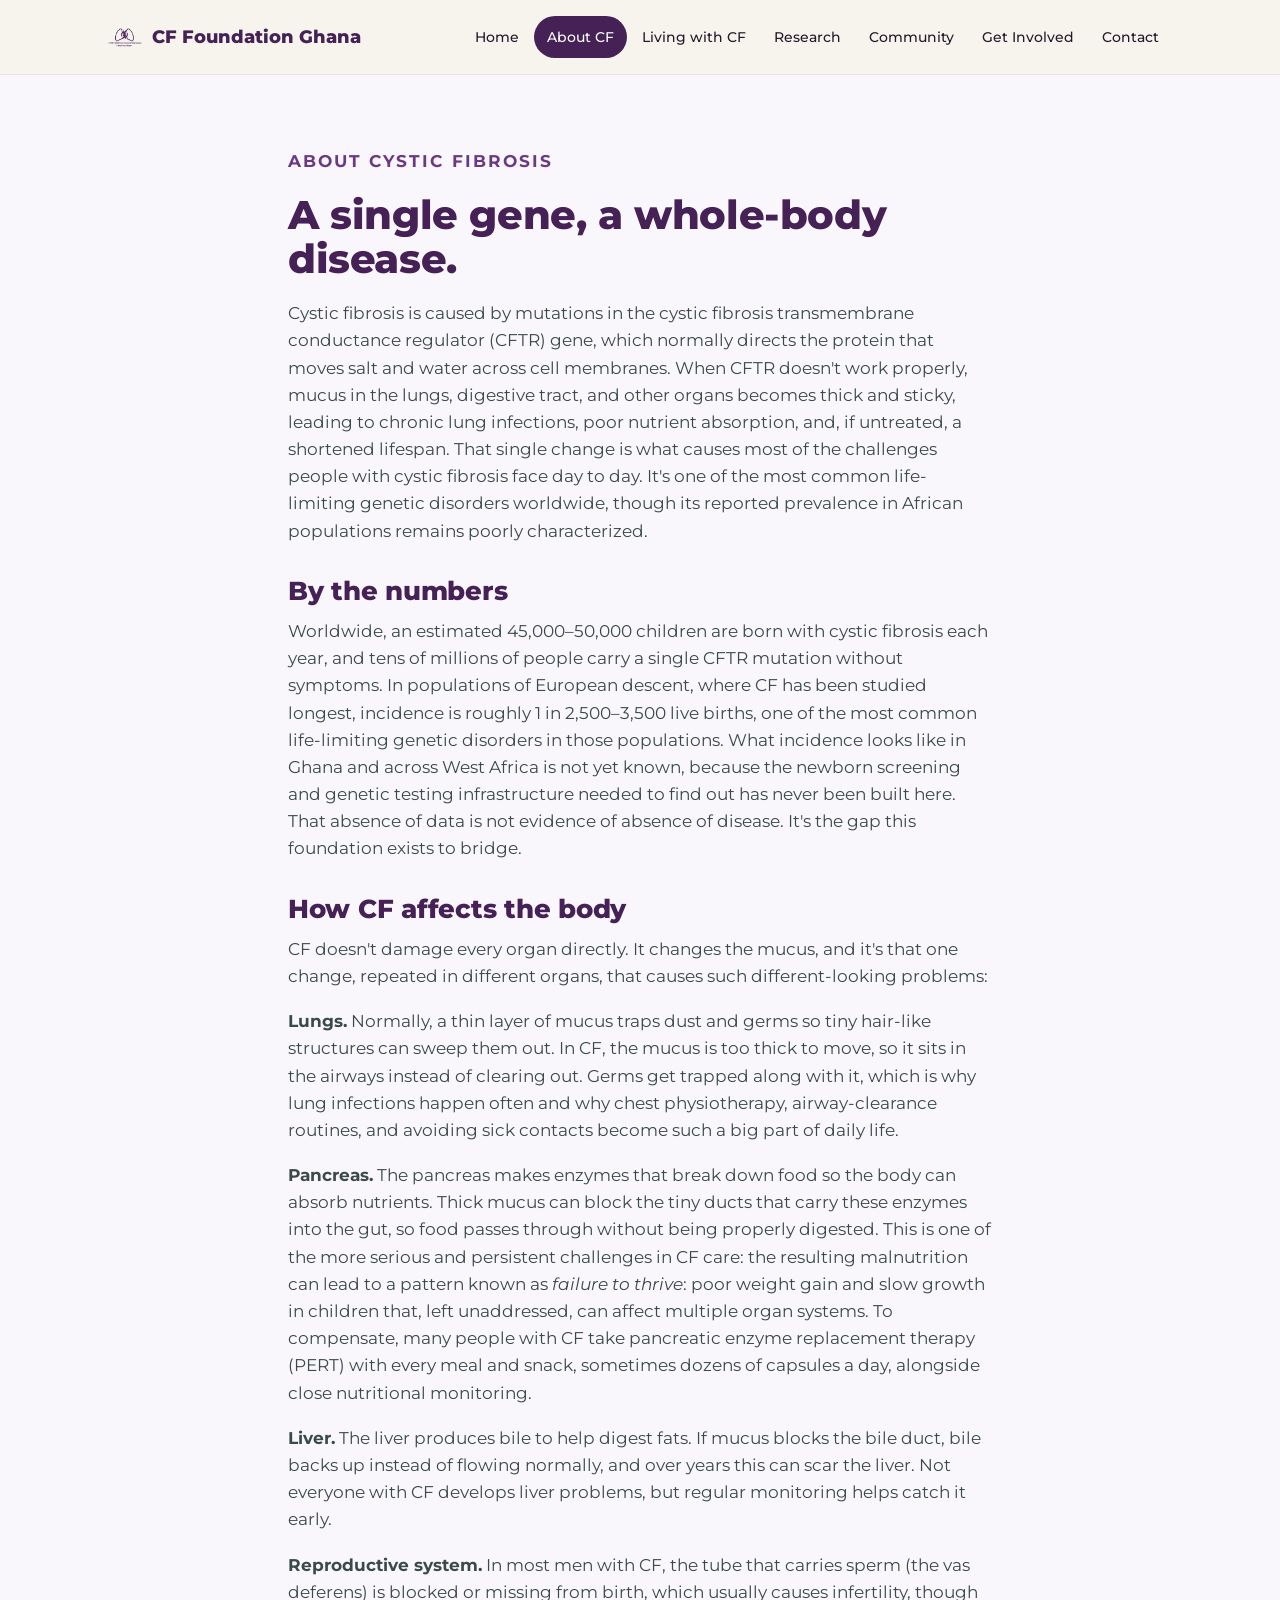
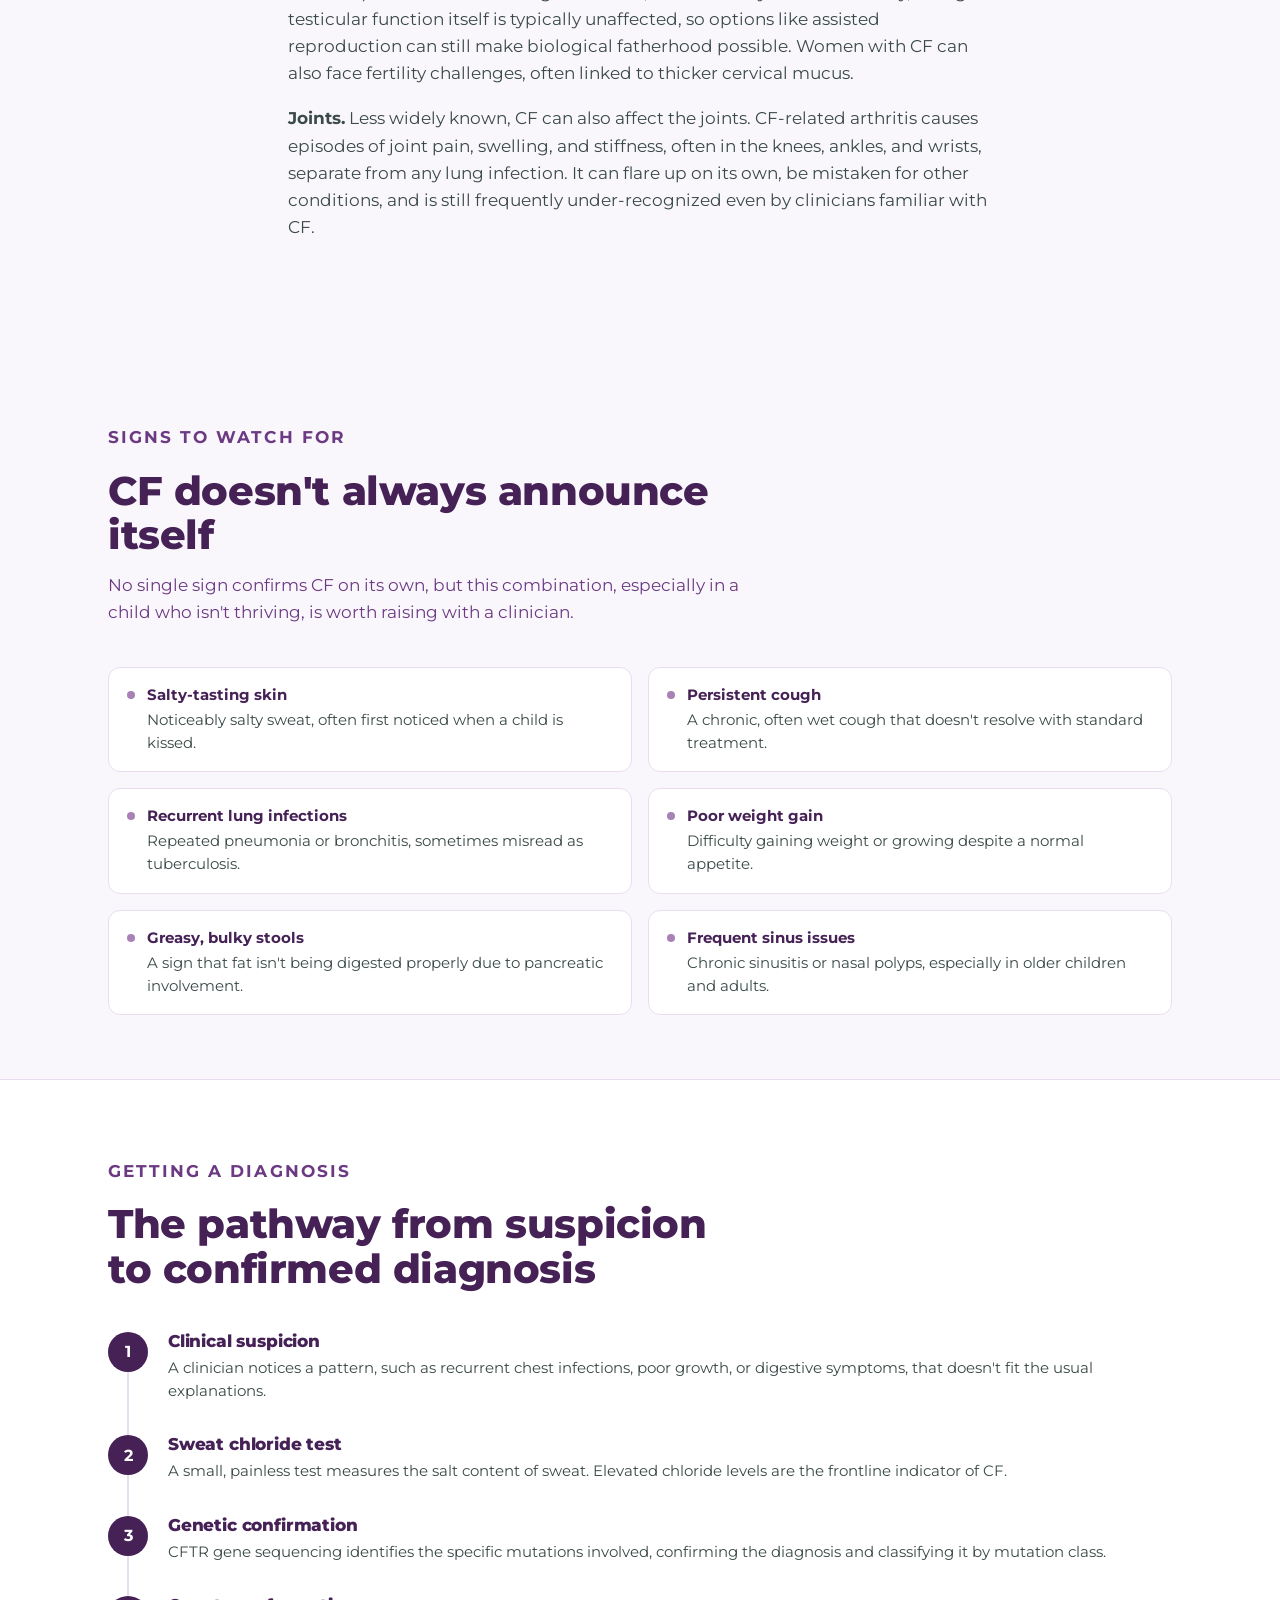
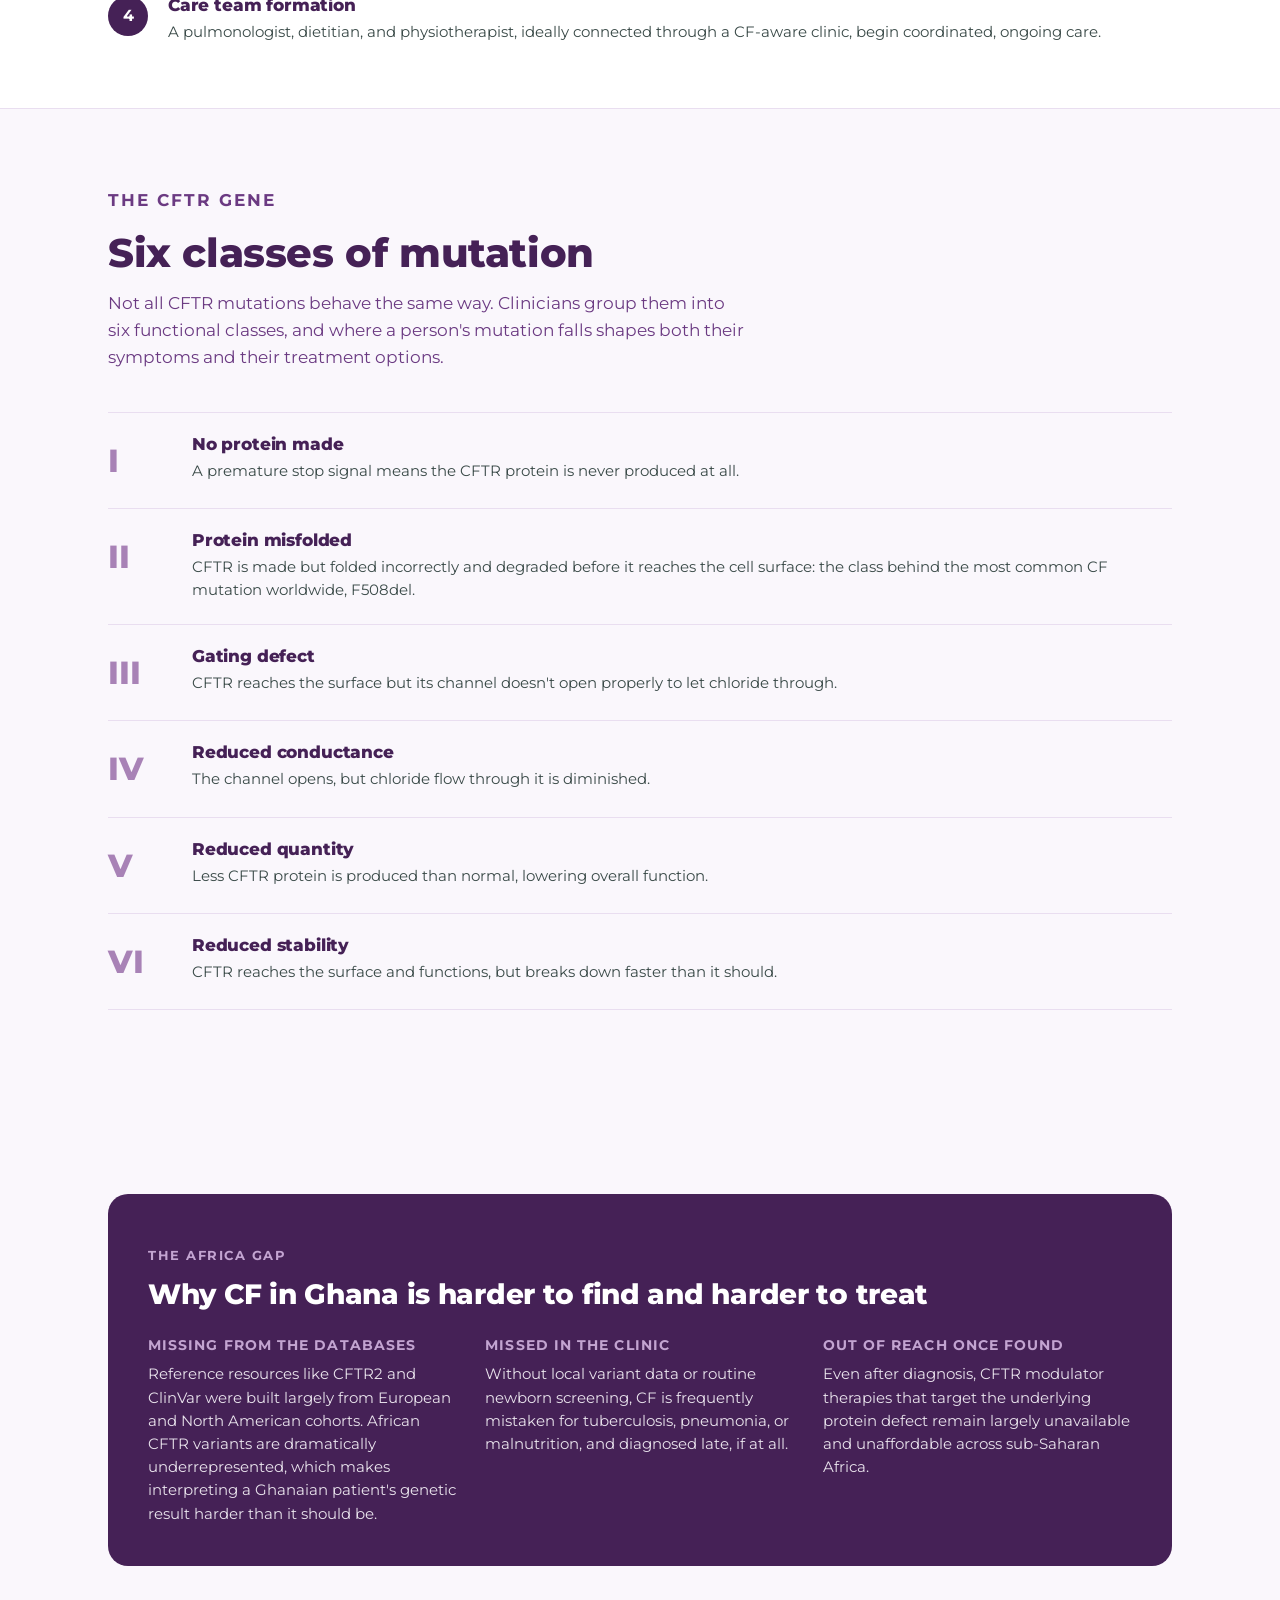
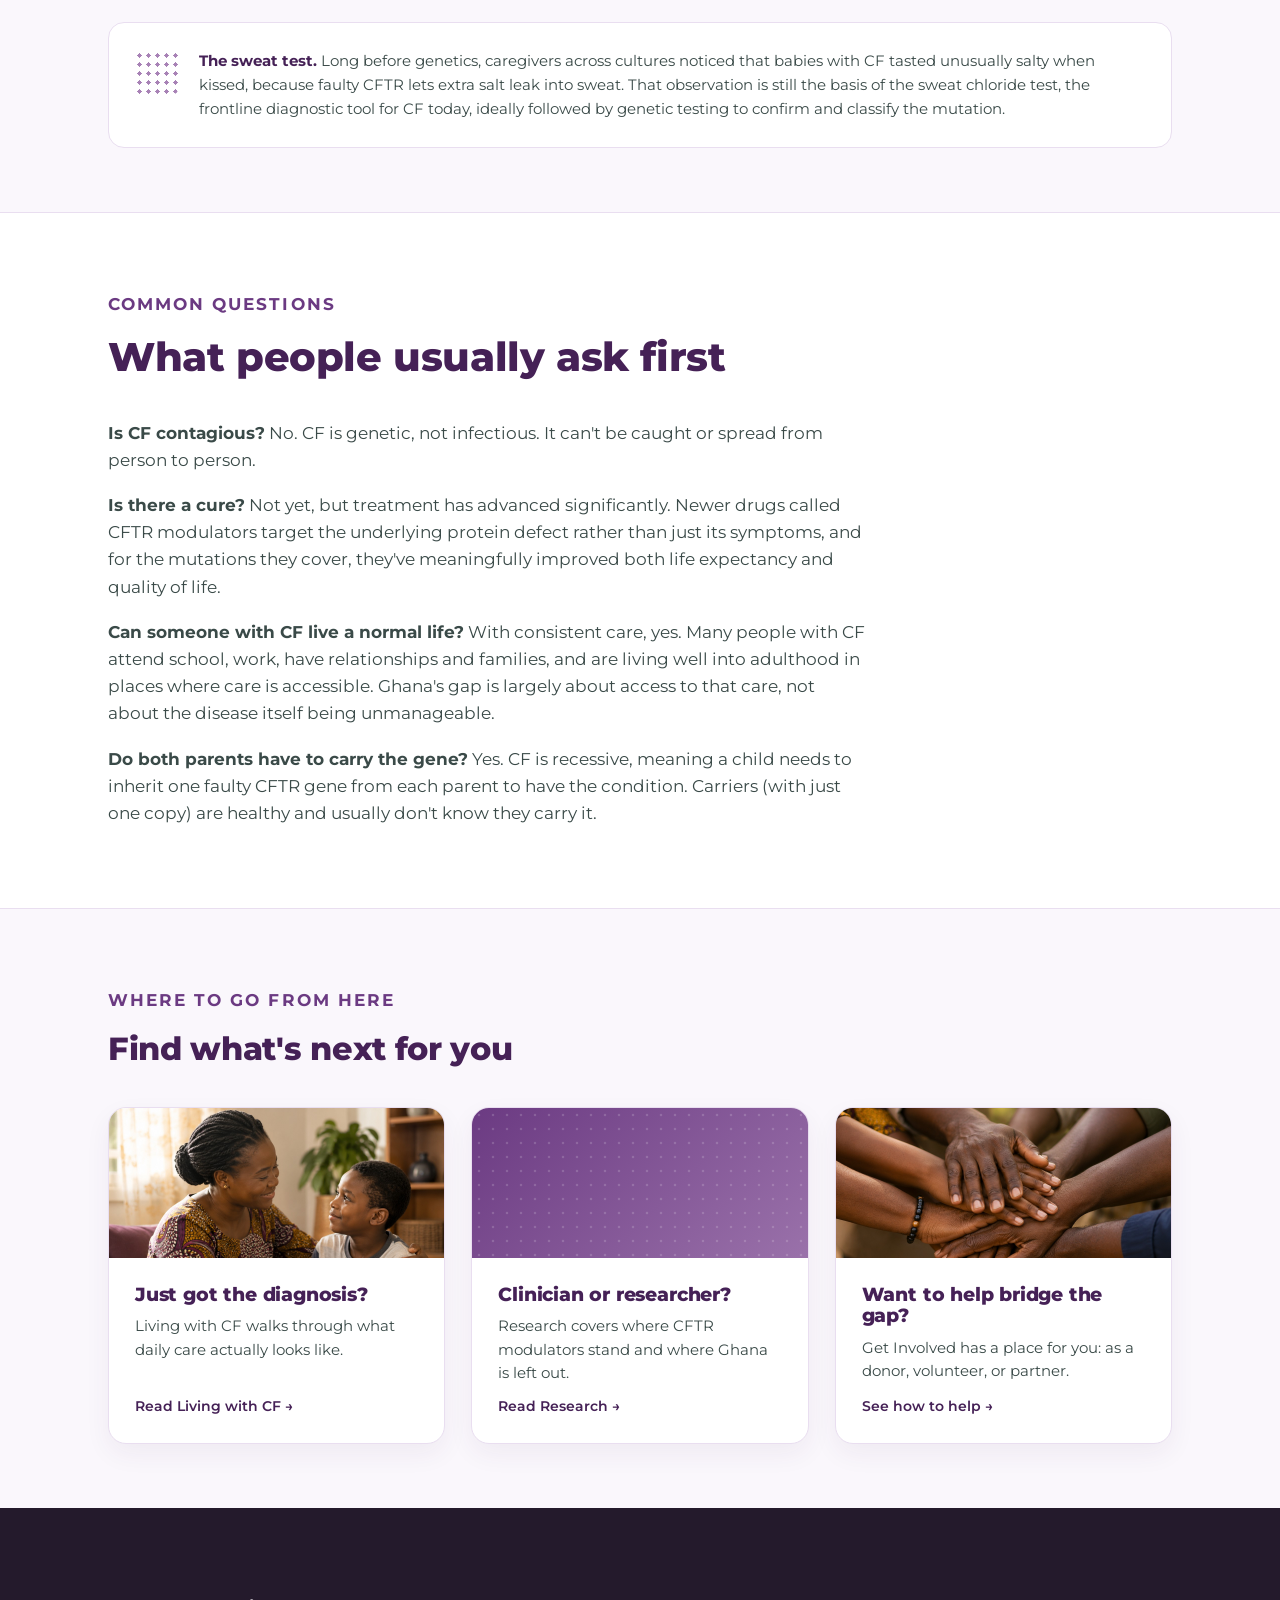
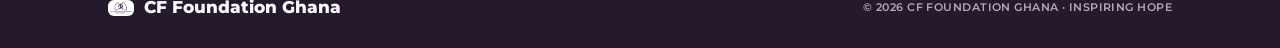
==== about-cf.html @ 9f33095b "Add files via upload" ====
<!DOCTYPE html>
<html lang="en">
<head>
<meta charset="UTF-8">
<meta name="viewport" content="width=device-width, initial-scale=1.0">
<title>About CF | CF Foundation Ghana</title>
<link rel="icon" type="image/x-icon" href="favicon.ico">
<meta name="description" content="Learn what cystic fibrosis is, how it affects the body, and why it remains under-recognized in Ghana. CFTR genetics, symptoms, and diagnosis explained simply.">
<meta property="og:type" content="website">
<meta property="og:title" content="About CF | CF Foundation Ghana">
<meta property="og:description" content="Learn what cystic fibrosis is, how it affects the body, and why it remains under-recognized in Ghana. CFTR genetics, symptoms, and diagnosis explained simply.">
<meta property="og:image" content="logo.png">
<meta name="twitter:card" content="summary_large_image">
<meta name="twitter:title" content="About CF | CF Foundation Ghana">
<meta name="twitter:description" content="Learn what cystic fibrosis is, how it affects the body, and why it remains under-recognized in Ghana. CFTR genetics, symptoms, and diagnosis explained simply.">
<meta name="twitter:image" content="logo.png">
<link rel="preconnect" href="https://fonts.googleapis.com">
<link rel="preconnect" href="https://fonts.gstatic.com" crossorigin>
<link href="https://fonts.googleapis.com/css2?family=Montserrat:ital,wght@0,400;0,500;0,600;0,700;0,800;1,600&display=swap" rel="stylesheet">
<link rel="stylesheet" href="styles.css">
</head>
<body>

<header class="site">
  <div class="navbar">
    <a href="index.html" class="brand">
      <img class="mark" src="logo.png" alt="CF Foundation Ghana logo">
      CF&nbsp;Foundation&nbsp;Ghana
    </a>
    <button class="menu-toggle" onclick="document.querySelector('nav.links').classList.toggle('open')" aria-label="Toggle menu">☰</button>
    <nav class="links">
      <a href="index.html">Home</a>
      <a href="about-cf.html" class="active">About CF</a>
      <a href="living-with-cf.html">Living with CF</a>
      <a href="research.html">Research</a>
      <a href="community.html">Community</a>
      <a href="get-involved.html">Get Involved</a>
      <a href="contact.html">Contact</a>
    </nav>
  </div>
</header>
<main>
<section style="padding-top:56px;">
    <div class="wrap intro-block">
      <p class="eyebrow">About Cystic Fibrosis</p>
      <h2 style="margin-top:10px; font-size:clamp(28px,4vw,40px);">A single gene, a whole-body disease.</h2>
      <p style="margin-top:18px; color:#3a4a48;">Cystic fibrosis is caused by mutations in the cystic fibrosis transmembrane conductance regulator (CFTR) gene, which normally directs the protein that moves salt and water across cell membranes. When CFTR doesn't work properly, mucus in the lungs, digestive tract, and other organs becomes thick and sticky, leading to chronic lung infections, poor nutrient absorption, and, if untreated, a shortened lifespan. That single change is what causes most of the challenges people with cystic fibrosis face day to day. It's one of the most common life-limiting genetic disorders worldwide, though its reported prevalence in African populations remains poorly characterized.</p>

      <h3 style="margin-top:32px; font-size:clamp(20px,2.5vw,26px);">By the numbers</h3>
      <p style="margin-top:12px; color:#3a4a48;">Worldwide, an estimated 45,000–50,000 children are born with cystic fibrosis each year, and tens of millions of people carry a single CFTR mutation without symptoms. In populations of European descent, where CF has been studied longest, incidence is roughly 1 in 2,500–3,500 live births, one of the most common life-limiting genetic disorders in those populations. What incidence looks like in Ghana and across West Africa is not yet known, because the newborn screening and genetic testing infrastructure needed to find out has never been built here. That absence of data is not evidence of absence of disease. It's the gap this foundation exists to bridge.</p>

      <h3 style="margin-top:32px; font-size:clamp(20px,2.5vw,26px);">How CF affects the body</h3>
      <p style="margin-top:12px; color:#3a4a48;">CF doesn't damage every organ directly. It changes the mucus, and it's that one change, repeated in different organs, that causes such different-looking problems:</p>

      <ul style="margin-top:18px; padding-left:0; list-style:none; display:flex; flex-direction:column; gap:18px;">
        <li style="color:#3a4a48;"><strong>Lungs.</strong> Normally, a thin layer of mucus traps dust and germs so tiny hair-like structures can sweep them out. In CF, the mucus is too thick to move, so it sits in the airways instead of clearing out. Germs get trapped along with it, which is why lung infections happen often and why chest physiotherapy, airway-clearance routines, and avoiding sick contacts become such a big part of daily life.</li>
        <li style="color:#3a4a48;"><strong>Pancreas.</strong> The pancreas makes enzymes that break down food so the body can absorb nutrients. Thick mucus can block the tiny ducts that carry these enzymes into the gut, so food passes through without being properly digested. This is one of the more serious and persistent challenges in CF care: the resulting malnutrition can lead to a pattern known as <em>failure to thrive</em>: poor weight gain and slow growth in children that, left unaddressed, can affect multiple organ systems. To compensate, many people with CF take pancreatic enzyme replacement therapy (PERT) with every meal and snack, sometimes dozens of capsules a day, alongside close nutritional monitoring.</li>
        <li style="color:#3a4a48;"><strong>Liver.</strong> The liver produces bile to help digest fats. If mucus blocks the bile duct, bile backs up instead of flowing normally, and over years this can scar the liver. Not everyone with CF develops liver problems, but regular monitoring helps catch it early.</li>
        <li style="color:#3a4a48;"><strong>Reproductive system.</strong> In most men with CF, the tube that carries sperm (the vas deferens) is blocked or missing from birth, which usually causes infertility, though testicular function itself is typically unaffected, so options like assisted reproduction can still make biological fatherhood possible. Women with CF can also face fertility challenges, often linked to thicker cervical mucus.</li>
        <li style="color:#3a4a48;"><strong>Joints.</strong> Less widely known, CF can also affect the joints. CF-related arthritis causes episodes of joint pain, swelling, and stiffness, often in the knees, ankles, and wrists, separate from any lung infection. It can flare up on its own, be mistaken for other conditions, and is still frequently under-recognized even by clinicians familiar with CF.</li>
      </ul>
    </div>
  </section>

  <section class="tight">
    <div class="wrap">
      <div class="section-head">
        <p class="eyebrow">Signs to watch for</p>
        <h2>CF doesn't always announce itself</h2>
        <p>No single sign confirms CF on its own, but this combination, especially in a child who isn't thriving, is worth raising with a clinician.</p>
      </div>
      <div class="symptom-grid">
        <div class="symptom-item"><span class="sdot"></span><p><strong>Salty-tasting skin</strong>Noticeably salty sweat, often first noticed when a child is kissed.</p></div>
        <div class="symptom-item"><span class="sdot"></span><p><strong>Persistent cough</strong>A chronic, often wet cough that doesn't resolve with standard treatment.</p></div>
        <div class="symptom-item"><span class="sdot"></span><p><strong>Recurrent lung infections</strong>Repeated pneumonia or bronchitis, sometimes misread as tuberculosis.</p></div>
        <div class="symptom-item"><span class="sdot"></span><p><strong>Poor weight gain</strong>Difficulty gaining weight or growing despite a normal appetite.</p></div>
        <div class="symptom-item"><span class="sdot"></span><p><strong>Greasy, bulky stools</strong>A sign that fat isn't being digested properly due to pancreatic involvement.</p></div>
        <div class="symptom-item"><span class="sdot"></span><p><strong>Frequent sinus issues</strong>Chronic sinusitis or nasal polyps, especially in older children and adults.</p></div>
      </div>
    </div>
  </section>

  <section class="tight" style="background:var(--white); border-top:1px solid var(--salt-2); border-bottom:1px solid var(--salt-2);">
    <div class="wrap">
      <div class="section-head">
        <p class="eyebrow">Getting a diagnosis</p>
        <h2>The pathway from suspicion to confirmed diagnosis</h2>
      </div>
      <div class="timeline">
        <div class="tstep">
          <div class="tdot">1</div>
          <div><h3>Clinical suspicion</h3><p>A clinician notices a pattern, such as recurrent chest infections, poor growth, or digestive symptoms, that doesn't fit the usual explanations.</p></div>
        </div>
        <div class="tstep">
          <div class="tdot">2</div>
          <div><h3>Sweat chloride test</h3><p>A small, painless test measures the salt content of sweat. Elevated chloride levels are the frontline indicator of CF.</p></div>
        </div>
        <div class="tstep">
          <div class="tdot">3</div>
          <div><h3>Genetic confirmation</h3><p>CFTR gene sequencing identifies the specific mutations involved, confirming the diagnosis and classifying it by mutation class.</p></div>
        </div>
        <div class="tstep">
          <div class="tdot">4</div>
          <div><h3>Care team formation</h3><p>A pulmonologist, dietitian, and physiotherapist, ideally connected through a CF-aware clinic, begin coordinated, ongoing care.</p></div>
        </div>
      </div>
    </div>
  </section>

  <section class="tight">
    <div class="wrap">
      <div class="section-head">
        <p class="eyebrow">The CFTR gene</p>
        <h2>Six classes of mutation</h2>
        <p>Not all CFTR mutations behave the same way. Clinicians group them into six functional classes, and where a person's mutation falls shapes both their symptoms and their treatment options.</p>
      </div>
      <div class="mutation-list">
        <div class="mutation-item">
          <div class="num">I</div>
          <div><h3>No protein made</h3><p>A premature stop signal means the CFTR protein is never produced at all.</p></div>
        </div>
        <div class="mutation-item">
          <div class="num">II</div>
          <div><h3>Protein misfolded</h3><p>CFTR is made but folded incorrectly and degraded before it reaches the cell surface: the class behind the most common CF mutation worldwide, F508del.</p></div>
        </div>
        <div class="mutation-item">
          <div class="num">III</div>
          <div><h3>Gating defect</h3><p>CFTR reaches the surface but its channel doesn't open properly to let chloride through.</p></div>
        </div>
        <div class="mutation-item">
          <div class="num">IV</div>
          <div><h3>Reduced conductance</h3><p>The channel opens, but chloride flow through it is diminished.</p></div>
        </div>
        <div class="mutation-item">
          <div class="num">V</div>
          <div><h3>Reduced quantity</h3><p>Less CFTR protein is produced than normal, lowering overall function.</p></div>
        </div>
        <div class="mutation-item">
          <div class="num">VI</div>
          <div><h3>Reduced stability</h3><p>CFTR reaches the surface and functions, but breaks down faster than it should.</p></div>
        </div>
      </div>
    </div>
  </section>

  <section class="tight">
    <div class="wrap">
      <div class="gap-panel">
        <p class="eyebrow">The Africa gap</p>
        <h2>Why CF in Ghana is harder to find and harder to treat</h2>
        <div class="gap-grid">
          <div>
            <h3>Missing from the databases</h3>
            <p>Reference resources like CFTR2 and ClinVar were built largely from European and North American cohorts. African CFTR variants are dramatically underrepresented, which makes interpreting a Ghanaian patient's genetic result harder than it should be.</p>
          </div>
          <div>
            <h3>Missed in the clinic</h3>
            <p>Without local variant data or routine newborn screening, CF is frequently mistaken for tuberculosis, pneumonia, or malnutrition, and diagnosed late, if at all.</p>
          </div>
          <div>
            <h3>Out of reach once found</h3>
            <p>Even after diagnosis, CFTR modulator therapies that target the underlying protein defect remain largely unavailable and unaffordable across sub-Saharan Africa.</p>
          </div>
        </div>
      </div>

      <div class="sweat-note">
        <div class="crystal" aria-hidden="true"></div>
        <p><strong>The sweat test.</strong> Long before genetics, caregivers across cultures noticed that babies with CF tasted unusually salty when kissed, because faulty CFTR lets extra salt leak into sweat. That observation is still the basis of the sweat chloride test, the frontline diagnostic tool for CF today, ideally followed by genetic testing to confirm and classify the mutation.</p>
      </div>
    </div>
  </section>

  <section class="tight" style="background:var(--white); border-top:1px solid var(--salt-2); border-bottom:1px solid var(--salt-2);">
    <div class="wrap">
      <div class="section-head">
        <p class="eyebrow">Common questions</p>
        <h2>What people usually ask first</h2>
      </div>
      <ul style="margin-top:8px; padding-left:0; list-style:none; display:flex; flex-direction:column; gap:18px; max-width:760px;">
        <li style="color:#3a4a48;"><strong>Is CF contagious?</strong> No. CF is genetic, not infectious. It can't be caught or spread from person to person.</li>
        <li style="color:#3a4a48;"><strong>Is there a cure?</strong> Not yet, but treatment has advanced significantly. Newer drugs called CFTR modulators target the underlying protein defect rather than just its symptoms, and for the mutations they cover, they've meaningfully improved both life expectancy and quality of life.</li>
        <li style="color:#3a4a48;"><strong>Can someone with CF live a normal life?</strong> With consistent care, yes. Many people with CF attend school, work, have relationships and families, and are living well into adulthood in places where care is accessible. Ghana's gap is largely about access to that care, not about the disease itself being unmanageable.</li>
        <li style="color:#3a4a48;"><strong>Do both parents have to carry the gene?</strong> Yes. CF is recessive, meaning a child needs to inherit one faulty CFTR gene from each parent to have the condition. Carriers (with just one copy) are healthy and usually don't know they carry it.</li>
      </ul>
    </div>
  </section>

  <section class="tight">
    <div class="wrap">
      <div class="section-head">
        <p class="eyebrow">Where to go from here</p>
        <h2 style="font-size:clamp(24px,3vw,32px);">Find what's next for you</h2>
      </div>
      <div class="imgcard-grid three-col">
        <div class="imgcard">
          <div class="ihead has-photo"><img src="diagnosis-comfort.jpg" alt="A mother reassuring her son at home"></div>
          <div class="ibody">
            <h3>Just got the diagnosis?</h3>
            <p>Living with CF walks through what daily care actually looks like.</p>
            <a href="living-with-cf.html">Read Living with CF →</a>
          </div>
        </div>
        <div class="imgcard">
          <div class="ihead alt"></div>
          <div class="ibody">
            <h3>Clinician or researcher?</h3>
            <p>Research covers where CFTR modulators stand and where Ghana is left out.</p>
            <a href="research.html">Read Research →</a>
          </div>
        </div>
        <div class="imgcard">
          <div class="ihead has-photo"><img src="bridge-gap-hands.jpg" alt="Several pairs of hands stacked together in a gesture of support"></div>
          <div class="ibody">
            <h3>Want to help bridge the gap?</h3>
            <p>Get Involved has a place for you: as a donor, volunteer, or partner.</p>
            <a href="get-involved.html">See how to help →</a>
          </div>
        </div>
      </div>
    </div>
  </section>
</main>

<footer>
  <div class="wrap">
    <span class="fmark" style="display:flex; align-items:center; gap:10px;">
      <img src="logo.png" alt="" style="width:26px; height:auto; border-radius:6px; background:#fff; padding:2px;">
      CF Foundation Ghana
    </span>
    <span class="fnote">© 2026 CF FOUNDATION GHANA · INSPIRING HOPE</span>
  </div>
</footer>

<script>
  document.querySelectorAll('nav.links a').forEach(a => {
    if (a.getAttribute('href') === location.pathname.split('/').pop()) a.classList.add('active');
  });
</script>

<button id="backToTop" aria-label="Back to top" title="Back to top">
  <svg viewBox="0 0 24 24" fill="none" stroke="currentColor" stroke-width="2.5" stroke-linecap="round" stroke-linejoin="round"><path d="M12 19V5"/><path d="M5 12l7-7 7 7"/></svg>
</button>
<script>
  const backToTopBtn = document.getElementById('backToTop');
  window.addEventListener('scroll', () => {
    if (window.scrollY > 400) backToTopBtn.classList.add('show');
    else backToTopBtn.classList.remove('show');
  });
  backToTopBtn.addEventListener('click', () => {
    window.scrollTo({ top: 0, behavior: 'smooth' });
  });
</script>

</body>
</html>
---- styles.css ----
:root{
    --ink:#241a2c;
    --deep:#452156;
    --teal:#6b3a82;
    --teal-light:#8a5aa3;
    --salt:#faf7fc;
    --salt-2:#e9def0;
    --gold:#a882b6;
    --gold-light:#c3a4d1;
    --white:#ffffff;
    --max:1120px;
  }
  *{box-sizing:border-box;}
  html{scroll-behavior:smooth;}
  body{
    margin:0;
    background:var(--salt);
    color:#3a4a48;
    font-family:'Montserrat', sans-serif;
    font-weight:400;
    font-size:17px;
    line-height:1.6;
    -webkit-font-smoothing:antialiased;
  }
  h1,h2,h3{
    font-family:'Montserrat', sans-serif;
    font-weight:800;
    line-height:1.12;
    letter-spacing:-.01em;
    margin:0;
    color:var(--deep);
  }
  a{color:inherit;}
  .eyebrow{
    font-family:'Montserrat', sans-serif;
    font-weight:700;
    font-size:12.5px;
    letter-spacing:.12em;
    text-transform:uppercase;
    color:var(--teal);
  }
  .wrap{max-width:var(--max); margin:0 auto; padding:0 28px;}
  img,svg{display:block;}
  button{font-family:inherit; cursor:pointer;}
  :focus-visible{outline:3px solid var(--gold); outline-offset:3px;}

  /* ---------- NAV ---------- */
  header.site{
    position:sticky; top:0; z-index:50;
    background:rgba(246,243,236,.92);
    backdrop-filter:blur(8px);
    border-bottom:1px solid var(--salt-2);
  }
  .navbar{
    display:flex; align-items:center; justify-content:space-between;
    padding:16px 28px;
    max-width:var(--max); margin:0 auto;
  }
  .brand{
    display:flex; align-items:center; gap:10px;
    font-family:'Montserrat', sans-serif; font-weight:800; font-size:18px;
    text-decoration:none; color:var(--deep);
  }
  .brand .mark{width:34px; height:auto; flex:none;}
  nav.links{display:flex; gap:2px; align-items:center;}
  nav.links a{
    text-decoration:none;
    display:inline-block;
    background:none; border:none; padding:10px 13px;
    font-family:'Montserrat', sans-serif; font-size:14px; font-weight:500; color:var(--ink);
    border-radius:100px; transition:background .18s, color .18s;
    white-space:nowrap;
  }
  nav.links a:hover{background:var(--salt-2);}
  nav.links a.active{background:var(--deep); color:var(--white);}
  .menu-toggle{display:none; background:none; border:1px solid var(--ink); border-radius:8px; padding:8px 10px;}
  @media (max-width:960px){
    nav.links{
      position:absolute; top:64px; left:0; right:0;
      background:var(--white); flex-direction:column; align-items:stretch;
      padding:10px; border-bottom:1px solid var(--salt-2);
      display:none;
    }
    nav.links.open{display:flex;}
    nav.links a{text-align:left;}
    .menu-toggle{display:block;}
  }

  section{padding:88px 0;}
  section.tight{padding:64px 0;}

  /* ---------- HERO ---------- */
  .hero{
    padding:76px 0 40px;
    background:linear-gradient(180deg, var(--salt) 0%, var(--white) 100%);
  }
  .hero .wrap{display:grid; grid-template-columns:1.1fr .9fr; gap:56px; align-items:center;}
  @media (max-width:860px){ .hero .wrap{grid-template-columns:1fr;} }
  .hero h1{font-size:clamp(36px,5.4vw,58px); letter-spacing:-.015em;}
  .hero .lede{font-family:'Montserrat',sans-serif; font-weight:500; font-size:19px; color:var(--teal); max-width:46ch; margin-top:20px;}
  .cta-row{display:flex; gap:14px; margin-top:32px; flex-wrap:wrap;}
  .btn{
    display:inline-flex; align-items:center; gap:8px;
    padding:13px 26px; border-radius:100px; font-family:'Montserrat',sans-serif; font-weight:600; font-size:14px;
    text-transform:uppercase; letter-spacing:.05em;
    text-decoration:none; border:1px solid transparent; transition:transform .15s, box-shadow .15s;
  }
  .btn:hover{transform:translateY(-1px);}
  .btn-primary{background:var(--deep); color:var(--white);}
  .btn-primary:hover{box-shadow:0 8px 20px rgba(14,53,56,.25);}
  .btn-ghost{background:transparent; color:var(--deep); border-color:var(--ink);}
  .btn-ghost:hover{background:var(--white);}

  /* logo hero signature */
  .breath-wrap{display:flex; justify-content:center; align-items:center;}
  .logo-hero-frame{
    position:relative; width:min(420px, 100%);
    display:flex; align-items:center; justify-content:center;
  }
  .logo-hero{
    position:relative; z-index:2; width:100%; height:auto;
    filter:drop-shadow(0 18px 40px rgba(69,33,86,.18));
  }
  .pulse-ring{
    position:absolute; z-index:1; width:78%; height:78%;
    border-radius:50%;
    background:radial-gradient(circle, var(--salt-2) 0%, rgba(233,222,240,0) 72%);
    animation:pulse 4.6s ease-in-out infinite;
  }
  @keyframes pulse{
    0%,100%{ transform:scale(1); opacity:.7; }
    50%{ transform:scale(1.12); opacity:1; }
  }
  @media (prefers-reduced-motion: reduce){
    .pulse-ring{animation:none;}
  }

  /* ---------- BAND ---------- */
  .band{
    background:var(--deep); color:var(--salt);
    padding:56px 0;
  }
  .band .wrap{display:grid; grid-template-columns:repeat(3,1fr); gap:32px;}
  @media (max-width:760px){ .band .wrap{grid-template-columns:1fr; gap:28px;} }
  .band .card h3{color:var(--gold-light); font-family:'Montserrat',sans-serif; font-size:13.5px; letter-spacing:.1em; text-transform:uppercase; font-weight:700; margin-bottom:10px;}
  .band .card p{margin:0; color:var(--salt); opacity:.92; font-size:15px;}

  /* ---------- CONTENT BLOCKS ---------- */
  .grid-2{display:grid; grid-template-columns:1fr 1fr; gap:56px; align-items:start;}
  @media (max-width:860px){ .grid-2{grid-template-columns:1fr;} }
  .section-head{max-width:640px; margin-bottom:40px;}
  .section-head h2{font-size:clamp(28px,3.6vw,40px); margin-top:10px;}
  .section-head p{color:var(--teal); margin-top:14px; font-size:17px;}

  .founder{
    background:var(--white); border:1px solid var(--salt-2); border-radius:18px;
    padding:32px; margin-top:16px;
  }
  .founder p{font-size:15.5px;}
  .founder .sig{font-family:'Montserrat', sans-serif; font-weight:600; font-style:italic; margin-top:18px; color:var(--deep);}

  .pillars{display:grid; grid-template-columns:repeat(4,1fr); gap:20px; margin-top:8px;}
  @media (max-width:900px){ .pillars{grid-template-columns:1fr 1fr;} }
  @media (max-width:520px){ .pillars{grid-template-columns:1fr;} }
  .pillar{
    background:var(--white); border:1px solid var(--salt-2); border-radius:16px; padding:24px;
  }
  .pillar .eyebrow{margin-bottom:10px;}
  .pillar h3{font-size:19px; margin-bottom:8px;}
  .pillar p{font-size:14.5px; color:#3a4a48; margin:0;}

  /* ---------- CF INFO PAGE ---------- */
  .intro-block{max-width:760px;}
  .intro-block p{font-size:17px;}

  .mutation-list{display:flex; flex-direction:column; gap:0; margin-top:20px; border-top:1px solid var(--salt-2);}
  .mutation-item{
    display:grid; grid-template-columns:64px 1fr; gap:20px;
    padding:22px 0; border-bottom:1px solid var(--salt-2);
  }
  .mutation-item .num{
    font-family:'Montserrat', sans-serif; font-size:32px; color:var(--gold); font-weight:800;
  }
  .mutation-item h3{font-size:17px; margin-bottom:6px;}
  .mutation-item p{margin:0; font-size:14.5px; color:#3a4a48;}

  .gap-panel{
    background:var(--deep); color:var(--salt); border-radius:20px; padding:40px; margin-top:56px;
  }
  .gap-panel h2{color:var(--white); font-size:28px;}
  .gap-panel .eyebrow{color:var(--gold-light);}
  .gap-grid{display:grid; grid-template-columns:repeat(3,1fr); gap:28px; margin-top:28px;}
  @media (max-width:820px){ .gap-grid{grid-template-columns:1fr;} }
  .gap-grid h3{color:var(--gold-light); font-family:'Montserrat',sans-serif; font-size:13.5px; text-transform:uppercase; letter-spacing:.08em; font-weight:700; margin-bottom:10px;}
  .gap-grid p{color:var(--salt); opacity:.9; font-size:14.5px; margin:0;}

  .sweat-note{
    display:flex; gap:20px; align-items:flex-start;
    background:var(--white); border:1px solid var(--salt-2); border-radius:16px;
    padding:26px; margin-top:56px;
  }
  .sweat-note .crystal{
    flex:none; width:44px; height:44px; margin-top:2px;
    background-image:radial-gradient(var(--gold) 2px, transparent 2.2px);
    background-size:9px 9px; border-radius:8px;
  }
  .sweat-note p{margin:0; font-size:15px; color:#3a4a48;}
  .sweat-note strong{color:var(--deep);}

  /* ---------- GET INVOLVED ---------- */
  .involve-grid{display:grid; grid-template-columns:repeat(2,1fr); gap:24px;}
  @media (max-width:760px){ .involve-grid{grid-template-columns:1fr;} }
  .involve-card{
    border:1px solid var(--salt-2); border-radius:18px; padding:30px; background:var(--white);
    display:flex; flex-direction:column; gap:14px;
  }
  .involve-card h3{font-size:21px;}
  .involve-card p{font-size:15px; color:#3a4a48; margin:0;}
  .involve-card .btn{align-self:flex-start; margin-top:6px;}

  /* ---------- CONTACT ---------- */
  .contact-grid{display:grid; grid-template-columns:1fr 1fr; gap:56px;}
  @media (max-width:860px){ .contact-grid{grid-template-columns:1fr;} }
  form.contact{display:flex; flex-direction:column; gap:16px;}
  .field{display:flex; flex-direction:column; gap:6px;}
  .field label{font-size:13px; font-weight:600; color:var(--deep);}
  .field input, .field textarea{
    border:1px solid var(--salt-2); border-radius:10px; padding:12px 14px;
    font-family:inherit; font-size:15px; background:var(--white); color:var(--ink);
  }
  .field textarea{resize:vertical; min-height:120px;}
  .field input:focus, .field textarea:focus{border-color:var(--teal-light);}
  .form-status{font-size:14px; color:var(--teal); min-height:20px;}
  .contact-info{display:flex; flex-direction:column; gap:26px;}
  .info-row{display:flex; gap:14px;}
  .info-row .dot{width:9px; height:9px; border-radius:50%; background:var(--gold); margin-top:8px; flex:none;}
  .info-row h3{font-size:15px; margin-bottom:4px; color:var(--deep);}
  .info-row p{margin:0; font-size:14.5px; color:#3a4a48;}
  .placeholder-tag{
    display:inline-block; margin-top:4px; font-family:'Montserrat',sans-serif; font-weight:700;
    font-size:11px; color:var(--gold); background:#fbf3df; padding:2px 8px; border-radius:6px;
  }

  /* ---------- NEWLY DIAGNOSED PATHS ---------- */
  .path-grid{display:grid; grid-template-columns:1fr 1fr; gap:24px; margin-top:8px;}
  @media (max-width:760px){ .path-grid{grid-template-columns:1fr;} }
  .path-card{
    background:var(--white); border:1px solid var(--salt-2); border-radius:18px;
    padding:30px; display:flex; flex-direction:column; gap:12px;
  }
  .path-card h3{font-size:20px;}
  .path-card p{margin:0; font-size:14.5px; color:#3a4a48;}
  .path-card .btn{align-self:flex-start; margin-top:4px;}

  /* ---------- UPDATES / NEWS ---------- */
  .updates-grid{display:grid; grid-template-columns:repeat(3,1fr); gap:24px; margin-top:8px;}
  @media (max-width:900px){ .updates-grid{grid-template-columns:1fr 1fr;} }
  @media (max-width:600px){ .updates-grid{grid-template-columns:1fr;} }
  .update-card{
    border:1px solid var(--salt-2); border-radius:16px; padding:22px; background:var(--white);
    display:flex; flex-direction:column; gap:10px;
  }
  .update-card .udate{font-family:'Montserrat',sans-serif; font-weight:700; font-size:11.5px; color:var(--teal); letter-spacing:.06em; text-transform:uppercase;}
  .update-card h3{font-size:17px;}
  .update-card p{margin:0; font-size:14px; color:#3a4a48;}

  /* ---------- TOP BAR ---------- */
  .top-bar{
    height:6px; background:linear-gradient(90deg, var(--deep), var(--gold), var(--deep));
  }

  /* ---------- BANNER HERO (cff.org-style) ---------- */
  .hero-banner{
    padding:0; background:var(--deep); overflow:hidden; position:relative;
  }
  .hero-banner .wrap{
    display:grid; grid-template-columns:1.15fr .85fr; gap:0; align-items:stretch;
    min-height:480px; padding:0;
  }
  @media (max-width:860px){ .hero-banner .wrap{grid-template-columns:1fr; min-height:auto;} }
  .hero-copy{
    padding:80px 44px 80px 28px; display:flex; flex-direction:column; justify-content:center;
    color:var(--salt);
  }
  @media (max-width:860px){ .hero-copy{padding:56px 28px;} }
  .hero-copy .eyebrow{color:var(--gold-light);}
  .hero-copy h1{color:var(--white); font-size:clamp(34px,5vw,54px);}
  .hero-copy .lede{color:var(--salt); opacity:.92; max-width:48ch; margin-top:18px; font-size:17px;}
  .hero-panel{
    position:relative; display:flex; align-items:center; justify-content:center;
    background:
      radial-gradient(circle at 30% 30%, rgba(255,255,255,.06) 0%, rgba(255,255,255,0) 55%),
      repeating-linear-gradient(135deg, rgba(255,255,255,.05) 0 2px, transparent 2px 26px);
    padding:40px;
  }
  .hero-panel .logo-hero-frame{width:min(300px,100%); background:var(--salt); border-radius:20px; padding:28px; box-shadow:0 20px 50px rgba(0,0,0,.25);}
  .hero-panel .logo-hero{filter:drop-shadow(0 8px 16px rgba(0,0,0,.12));}
  .hero-panel .pulse-ring{background:radial-gradient(circle, rgba(255,255,255,.14) 0%, rgba(255,255,255,0) 72%);}

  /* ---------- SINGLE INTRO CARD (cff.org "Getting started") ---------- */
  .intro-card{
    background:var(--white); border:1px solid var(--salt-2); border-radius:18px;
    padding:34px 40px; display:flex; align-items:center; justify-content:space-between; gap:28px;
    flex-wrap:wrap; margin-top:-46px; position:relative; z-index:5;
    box-shadow:0 20px 50px rgba(69,33,86,.12);
  }
  .intro-card .itxt{flex:1; min-width:240px;}
  .intro-card h3{font-size:20px; margin-bottom:6px;}
  .intro-card p{margin:0; color:#3a4a48; font-size:14.5px;}

  /* ---------- IMAGE-HEADER CARDS (photo-block style) ---------- */
  .imgcard-grid{display:grid; grid-template-columns:repeat(2,1fr); gap:26px; margin-top:8px;}
  @media (max-width:820px){ .imgcard-grid{grid-template-columns:1fr;} }
  .imgcard-grid.three-col{grid-template-columns:repeat(3,1fr);}
  @media (max-width:900px){ .imgcard-grid.three-col{grid-template-columns:1fr 1fr;} }
  @media (max-width:600px){ .imgcard-grid.three-col{grid-template-columns:1fr;} }
  .imgcard{
    border-radius:18px; overflow:hidden; background:var(--white);
    border:1px solid var(--salt-2); display:flex; flex-direction:column;
    box-shadow:0 10px 26px rgba(69,33,86,.06);
  }
  .imgcard .ihead{
    height:150px; position:relative;
    background:linear-gradient(135deg, var(--deep) 0%, var(--teal) 100%);
  }
  .imgcard .ihead.alt{background:linear-gradient(135deg, var(--teal) 0%, var(--gold) 130%);}
  .imgcard .ihead::after{
    content:""; position:absolute; inset:0;
    background-image:radial-gradient(rgba(255,255,255,.16) 1.4px, transparent 1.6px);
    background-size:14px 14px;
  }
  .imgcard .ihead.has-photo{background:var(--salt-2);}
  .imgcard .ihead.has-photo::after{content:none;}
  .imgcard .ihead img{width:100%; height:100%; object-fit:cover; display:block;}
  .imgcard .ibody{padding:26px; display:flex; flex-direction:column; gap:10px; flex:1;}
  .imgcard .ibody h3{font-size:19px;}
  .imgcard .ibody p{margin:0; font-size:14.5px; color:#3a4a48; flex:1;}
  .imgcard .ibody a{font-size:14px; font-weight:600; color:var(--deep); text-decoration:none;}
  .imgcard .ibody a:hover{text-decoration:underline;}

  /* ---------- SPLIT BANNER ---------- */
  .split-banner{
    display:grid; grid-template-columns:.85fr 1.15fr; gap:0; border-radius:20px; overflow:hidden;
    background:var(--white); border:1px solid var(--salt-2);
  }
  @media (max-width:820px){ .split-banner{grid-template-columns:1fr;} }
  .split-banner .simg{
    background:linear-gradient(160deg, var(--gold-light) 0%, var(--deep) 100%);
    min-height:220px; position:relative;
  }
  .split-banner .simg::after{
    content:""; position:absolute; inset:0;
    background-image:radial-gradient(rgba(255,255,255,.18) 1.6px, transparent 1.8px);
    background-size:16px 16px;
  }
  .split-banner .simg.has-photo{background:var(--salt-2);}
  .split-banner .simg.has-photo::after{content:none;}
  .split-banner .simg img{width:100%; height:100%; object-fit:cover; display:block;}
  .split-banner .stxt{padding:40px; display:flex; flex-direction:column; justify-content:center; gap:14px;}
  .split-banner .stxt h2{font-size:clamp(22px,2.6vw,28px);}
  .split-banner .stxt p{margin:0; color:#3a4a48; font-size:15px;}
  .split-banner .slinks{display:flex; gap:22px; margin-top:6px; flex-wrap:wrap;}
  .split-banner .slinks a{font-weight:600; color:var(--deep); text-decoration:none; font-size:14.5px;}
  .split-banner .slinks a:hover{text-decoration:underline;}

  /* ---------- TESTIMONIAL / COMMUNITY GRID ---------- */
  .testimonial-grid{display:grid; grid-template-columns:repeat(3,1fr); gap:24px; margin-top:8px;}
  @media (max-width:900px){ .testimonial-grid{grid-template-columns:1fr 1fr;} }
  @media (max-width:600px){ .testimonial-grid{grid-template-columns:1fr;} }
  .testimonial-card{
    border:1px solid var(--salt-2); border-radius:16px; padding:24px; background:var(--white);
    display:flex; flex-direction:column; gap:12px;
  }
  .testimonial-card .ttag{font-family:'Montserrat',sans-serif; font-weight:700; font-size:11.5px; letter-spacing:.08em; text-transform:uppercase; color:var(--teal);}
  .testimonial-card h3{font-size:16.5px; line-height:1.3;}
  .testimonial-card .tmeta{display:flex; align-items:center; gap:10px; margin-top:auto;}
  .avatar-circle{
    width:34px; height:34px; border-radius:50%; background:var(--deep); color:var(--white);
    display:flex; align-items:center; justify-content:center; font-size:13px; font-weight:700; flex:none;
  }
  .tmeta .tname{font-size:13px; color:#3a4a48;}

  /* ---------- INQUIRY STRIP ---------- */
  .inquiry-strip{
    background:var(--salt-2); border-radius:16px; padding:26px 32px;
    display:flex; align-items:center; justify-content:space-between; gap:20px; flex-wrap:wrap;
  }
  .inquiry-strip .ilabel{font-family:'Montserrat',sans-serif; font-weight:700; font-size:11.5px; letter-spacing:.08em; text-transform:uppercase; color:var(--teal);}
  .inquiry-strip .iphone{font-size:22px; font-weight:800; color:var(--deep); font-family:'Montserrat',sans-serif;}
  .inquiry-strip .iaddr{font-size:14px; color:#3a4a48;}
  .mail-link{color:inherit; text-decoration:none; border-bottom:1px solid transparent; transition:color .15s ease, border-color .15s ease;}
  .mail-link:hover, .mail-link:focus{color:var(--deep); border-bottom-color:var(--deep);}

  /* ---------- TIMELINE (diagnosis pathway) ---------- */
  .timeline{display:flex; flex-direction:column; gap:0; margin-top:24px;}
  .tstep{
    display:grid; grid-template-columns:40px 1fr; gap:20px; position:relative; padding-bottom:32px;
  }
  .tstep:last-child{padding-bottom:0;}
  .tstep .tdot{
    width:40px; height:40px; border-radius:50%; background:var(--deep); color:var(--white);
    display:flex; align-items:center; justify-content:center; font-family:'Montserrat',sans-serif; font-weight:700;
    font-size:16px; position:relative; z-index:2; flex:none;
  }
  .tstep:not(:last-child)::before{
    content:""; position:absolute; left:19px; top:40px; bottom:0; width:2px; background:var(--salt-2); z-index:1;
  }
  .tstep h3{font-size:17px; margin-bottom:6px;}
  .tstep p{margin:0; font-size:14.5px; color:#3a4a48;}
  .timeline.wide-dots .tstep{grid-template-columns:64px 1fr;}
  .timeline.wide-dots .tdot{
    width:64px; height:32px; border-radius:16px; padding:0 6px; font-size:12px;
  }
  .timeline.wide-dots .tstep:not(:last-child)::before{left:31px;}

  /* ---------- SYMPTOM GRID ---------- */
  .symptom-grid{display:grid; grid-template-columns:repeat(2,1fr); gap:16px; margin-top:20px;}
  @media (max-width:700px){ .symptom-grid{grid-template-columns:1fr;} }
  .symptom-item{
    display:flex; gap:12px; align-items:flex-start; background:var(--white);
    border:1px solid var(--salt-2); border-radius:12px; padding:16px 18px;
  }
  .symptom-item .sdot{width:8px; height:8px; border-radius:50%; background:var(--gold); margin-top:7px; flex:none;}
  .symptom-item p{margin:0; font-size:14.5px; color:#3a4a48;}
  .symptom-item strong{color:var(--deep); display:block; font-size:14.5px; margin-bottom:2px;}

  /* ---------- TIPS GRID (living with CF) ---------- */
  .tips-grid{display:grid; grid-template-columns:repeat(4,1fr); gap:18px; margin-top:8px;}
  @media (max-width:900px){ .tips-grid{grid-template-columns:1fr 1fr;} }
  @media (max-width:520px){ .tips-grid{grid-template-columns:1fr;} }
  .tip{background:var(--white); border:1px solid var(--salt-2); border-radius:14px; padding:22px;}
  .tip .eyebrow{margin-bottom:8px;}
  .tip h3{font-size:16.5px; margin-bottom:6px;}
  .tip p{margin:0; font-size:13.5px; color:#3a4a48;}

  /* ---------- MODULATOR GENERATIONS ---------- */
  .mod-grid{display:flex; flex-direction:column; gap:0; margin-top:20px; border-top:1px solid var(--salt-2);}
  .mod-item{
    display:grid; grid-template-columns:180px 1fr; gap:24px;
    padding:22px 0; border-bottom:1px solid var(--salt-2); align-items:start;
  }
  @media (max-width:640px){ .mod-item{grid-template-columns:1fr; gap:8px;} }
  .mod-item .mname{font-family:'Montserrat',sans-serif; font-weight:800; font-size:18px; color:var(--deep);}
  .mod-item .mtarget{font-family:'Montserrat',sans-serif; font-weight:600; font-size:11.5px; color:var(--teal); margin-top:4px; display:block; letter-spacing:.04em; text-transform:uppercase;}
  .mod-item p{margin:0; font-size:14.5px; color:#3a4a48;}

  #founder-story, #paemka-story{scroll-margin-top:90px;}

  /* ---------- FOOTER ---------- */
  footer{
    background:var(--ink); color:var(--salt); padding:64px 0 26px;
  }
  .footer-grid{
    display:grid; grid-template-columns:1.3fr 1fr 1fr 1.2fr; gap:36px;
    padding-bottom:40px; border-bottom:1px solid rgba(255,255,255,.12);
  }
  @media (max-width:820px){ .footer-grid{grid-template-columns:1fr 1fr; gap:32px;} }
  @media (max-width:520px){ .footer-grid{grid-template-columns:1fr;} }
  .footer-grid h4{
    font-family:'Montserrat',sans-serif; font-weight:700; font-size:12px; letter-spacing:.08em;
    text-transform:uppercase; color:var(--gold-light); margin:0 0 16px;
  }
  .footer-grid ul{list-style:none; margin:0; padding:0; display:flex; flex-direction:column; gap:10px;}
  .footer-grid ul li button{
    background:none; border:none; color:var(--salt); opacity:.85; font-size:14px;
    padding:0; text-align:left;
  }
  .footer-grid ul li button:hover{opacity:1; text-decoration:underline;}
  .footer-brand p{font-size:13.5px; opacity:.75; max-width:34ch; margin-top:14px;}
  .newsletter{display:flex; gap:8px; margin-top:6px; flex-wrap:wrap;}
  .newsletter input{
    flex:1; min-width:140px; border-radius:100px; border:1px solid rgba(255,255,255,.25);
    background:transparent; color:var(--salt); padding:10px 16px; font-size:13.5px;
  }
  .newsletter input::placeholder{color:rgba(250,247,252,.55);}
  .newsletter button{
    border-radius:100px; border:none; background:var(--gold-light); color:var(--ink);
    font-weight:600; font-size:13.5px; padding:10px 18px;
  }
  .social-row{display:flex; gap:14px; margin-top:18px;}
  .social-row a{
    width:34px; height:34px; border-radius:50%; border:1px solid rgba(255,255,255,.25);
    color:var(--salt); display:flex; align-items:center; justify-content:center; font-size:13px; text-decoration:none;
  }
  footer .wrap{display:flex; justify-content:space-between; align-items:center; flex-wrap:wrap; gap:16px; padding-top:22px;}
  footer .fmark{font-family:'Montserrat',sans-serif; font-weight:800; font-size:17px;}
  footer .fnote{font-family:'Montserrat',sans-serif; font-weight:600; font-size:11px; letter-spacing:.04em; opacity:.65;}

  /* ---------- BACK TO TOP ---------- */
  #backToTop{
    position:fixed; right:20px; bottom:20px; z-index:999;
    width:44px; height:44px; border-radius:50%; border:none;
    background:var(--deep); color:var(--white);
    display:flex; align-items:center; justify-content:center;
    cursor:pointer; box-shadow:0 4px 14px rgba(0,0,0,.2);
    opacity:0; visibility:hidden; transform:translateY(8px);
    transition:opacity .25s ease, transform .25s ease, visibility .25s ease, background .2s ease;
  }
  #backToTop.show{opacity:1; visibility:visible; transform:translateY(0);}
  #backToTop:hover{background:var(--teal);}
  #backToTop svg{width:20px; height:20px;}
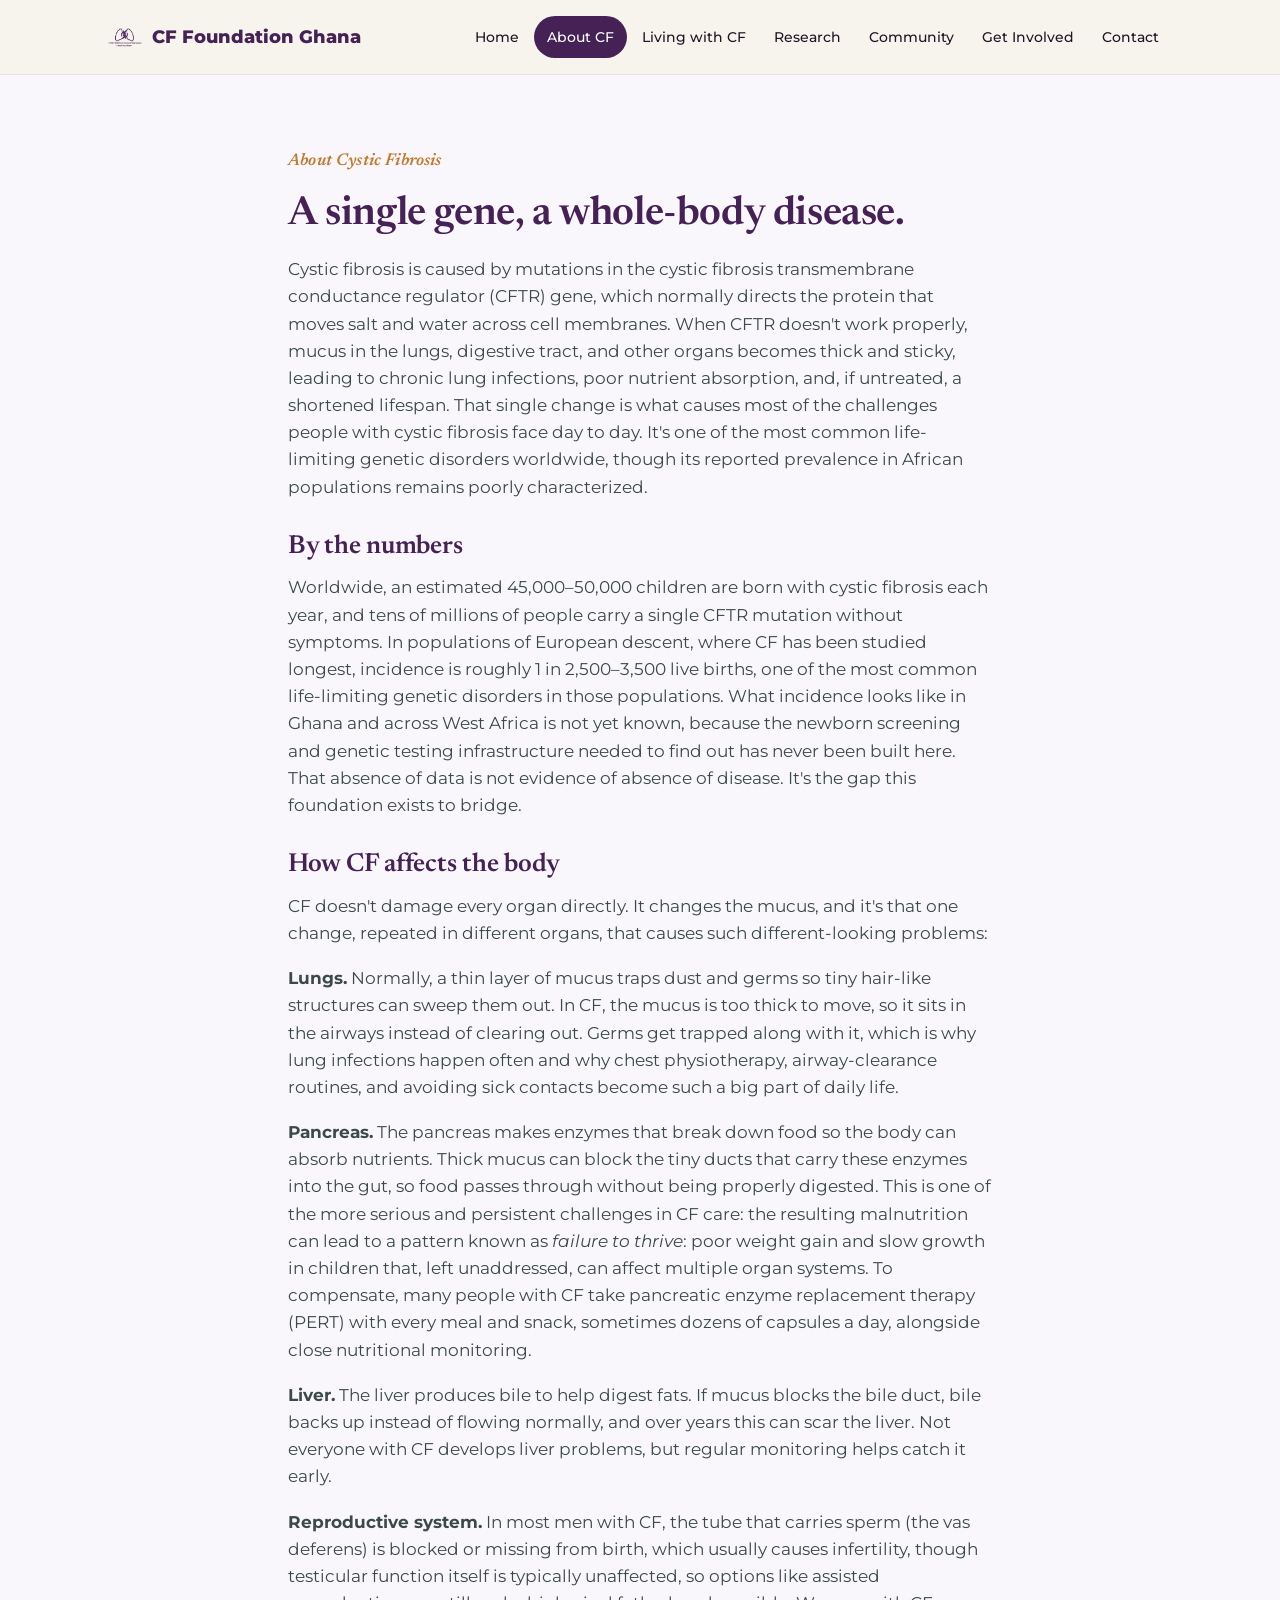
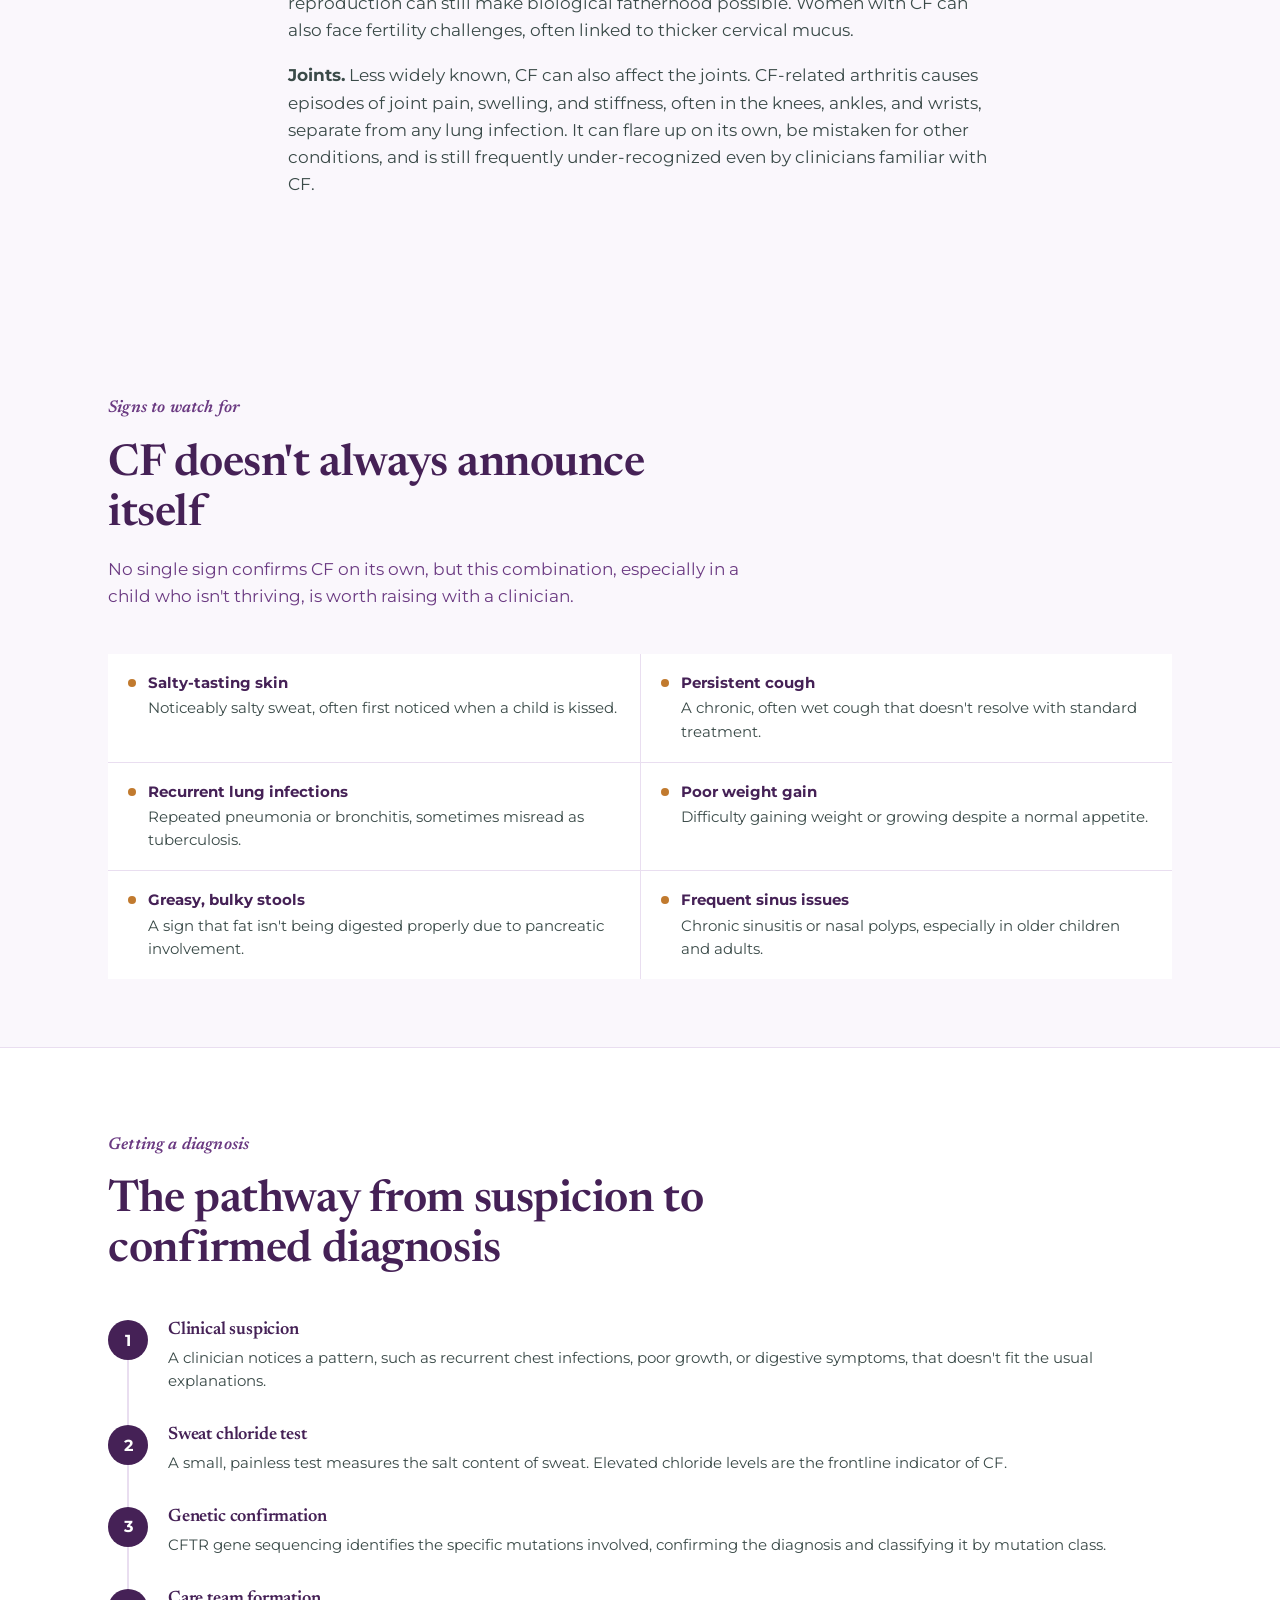
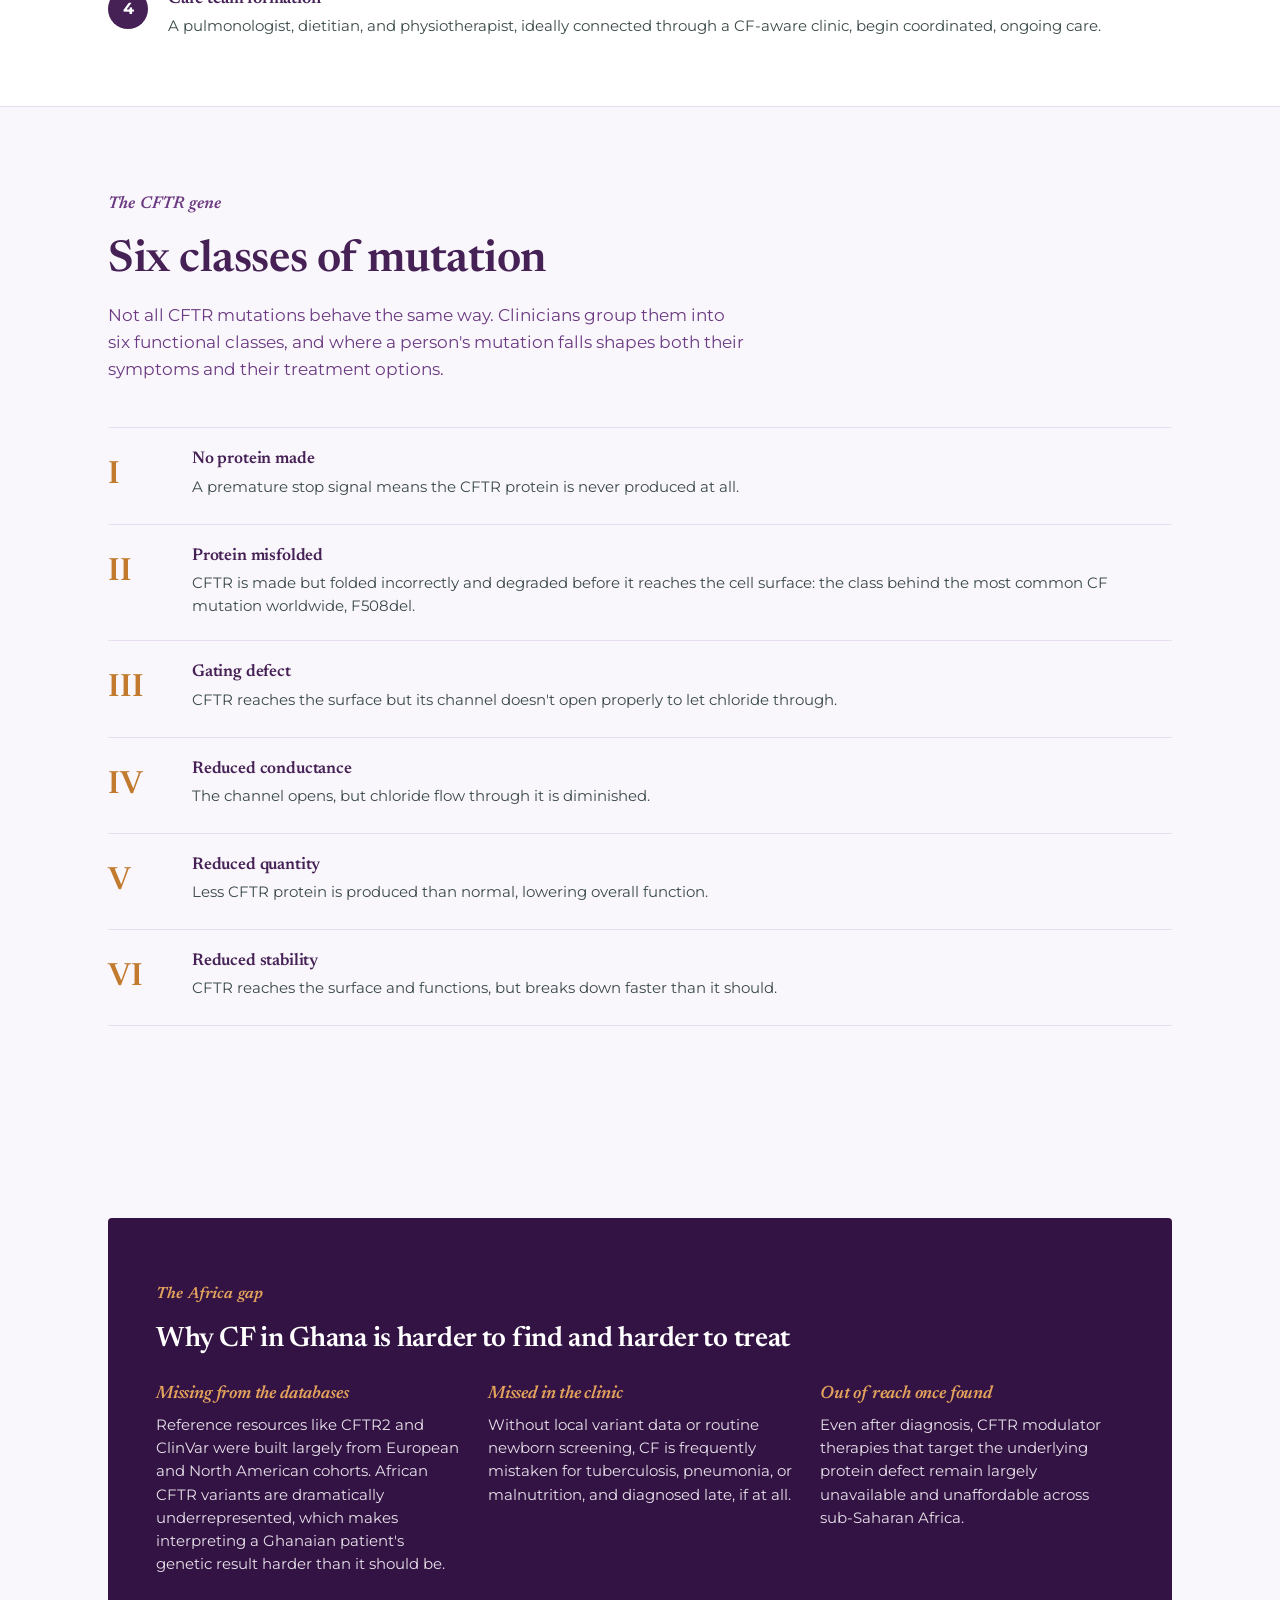
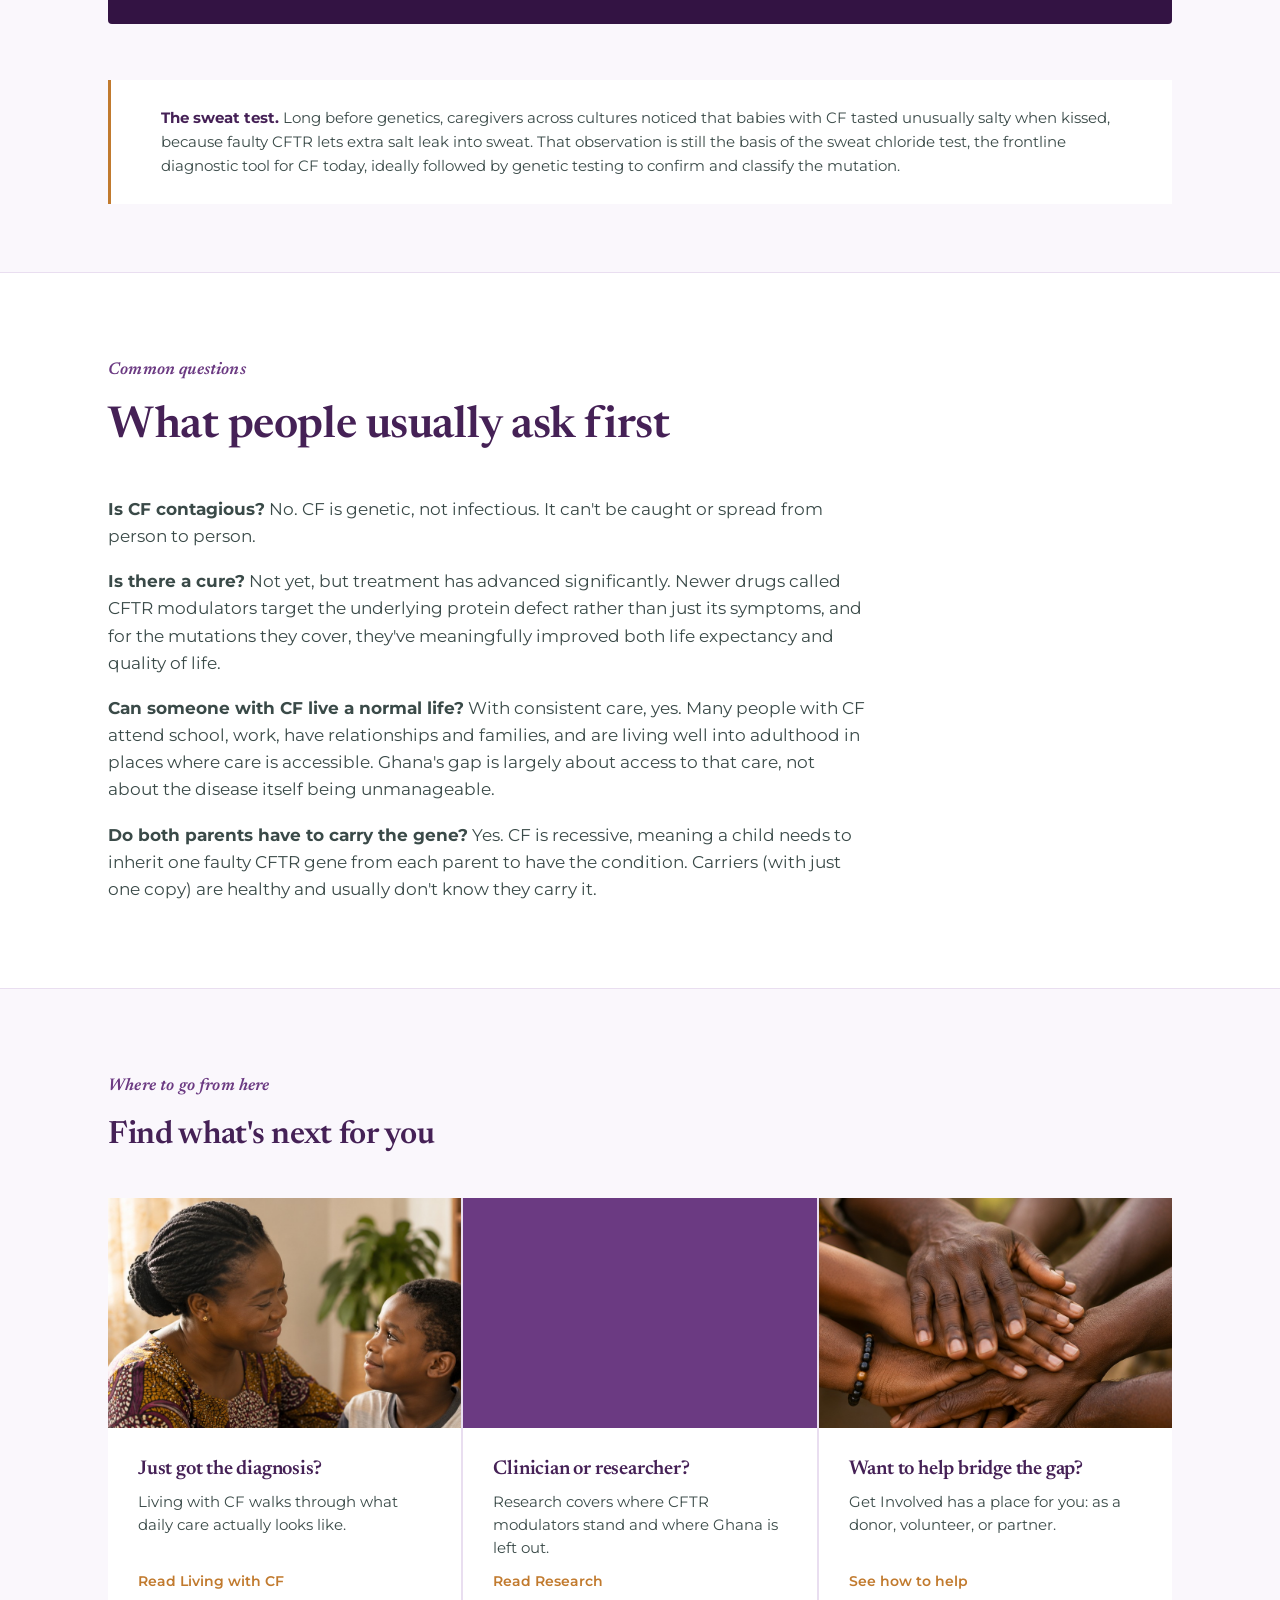
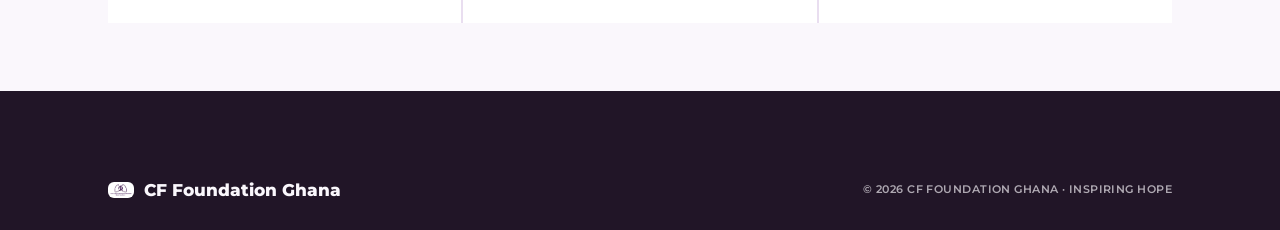
==== commit 345bd8e6: "Add files via upload" ====
--- a/about-cf.html
+++ b/about-cf.html
@@ -16,7 +16,7 @@
 <meta name="twitter:image" content="logo.png">
 <link rel="preconnect" href="https://fonts.googleapis.com">
 <link rel="preconnect" href="https://fonts.gstatic.com" crossorigin>
-<link href="https://fonts.googleapis.com/css2?family=Montserrat:ital,wght@0,400;0,500;0,600;0,700;0,800;1,600&display=swap" rel="stylesheet">
+<link href="https://fonts.googleapis.com/css2?family=Newsreader:ital,wght@0,400;0,500;0,600;1,500;1,600&family=Montserrat:ital,wght@0,400;0,500;0,600;0,700;0,800;1,600&display=swap" rel="stylesheet">
 <link rel="stylesheet" href="styles.css">
 </head>
 <body>
@@ -198,7 +198,7 @@
           <div class="ibody">
             <h3>Just got the diagnosis?</h3>
             <p>Living with CF walks through what daily care actually looks like.</p>
-            <a href="living-with-cf.html">Read Living with CF →</a>
+            <a href="living-with-cf.html">Read Living with CF</a>
           </div>
         </div>
         <div class="imgcard">
@@ -206,7 +206,7 @@
           <div class="ibody">
             <h3>Clinician or researcher?</h3>
             <p>Research covers where CFTR modulators stand and where Ghana is left out.</p>
-            <a href="research.html">Read Research →</a>
+            <a href="research.html">Read Research</a>
           </div>
         </div>
         <div class="imgcard">
@@ -214,7 +214,7 @@
           <div class="ibody">
             <h3>Want to help bridge the gap?</h3>
             <p>Get Involved has a place for you: as a donor, volunteer, or partner.</p>
-            <a href="get-involved.html">See how to help →</a>
+            <a href="get-involved.html">See how to help</a>
           </div>
         </div>
       </div>
--- a/styles.css
+++ b/styles.css
@@ -1,12 +1,15 @@
 :root{
-    --ink:#241a2c;
+    --ink:#211527;
     --deep:#452156;
+    --deep-2:#331343;
     --teal:#6b3a82;
     --teal-light:#8a5aa3;
     --salt:#faf7fc;
     --salt-2:#e9def0;
     --gold:#a882b6;
     --gold-light:#c3a4d1;
+    --amber:#c17a2e;
+    --amber-light:#e3a35c;
     --white:#ffffff;
     --max:1120px;
   }
@@ -23,26 +26,28 @@
     -webkit-font-smoothing:antialiased;
   }
   h1,h2,h3{
-    font-family:'Montserrat', sans-serif;
-    font-weight:800;
-    line-height:1.12;
+    font-family:'Newsreader', serif;
+    font-weight:600;
+    line-height:1.14;
     letter-spacing:-.01em;
     margin:0;
     color:var(--deep);
   }
+  h1{font-weight:500;}
   a{color:inherit;}
   .eyebrow{
-    font-family:'Montserrat', sans-serif;
-    font-weight:700;
-    font-size:12.5px;
-    letter-spacing:.12em;
-    text-transform:uppercase;
-    color:var(--teal);
+    font-family:'Newsreader', serif;
+    font-style:italic;
+    font-weight:600;
+    font-size:16px;
+    letter-spacing:.01em;
+    text-transform:none;
+    color:var(--amber);
   }
   .wrap{max-width:var(--max); margin:0 auto; padding:0 28px;}
   img,svg{display:block;}
   button{font-family:inherit; cursor:pointer;}
-  :focus-visible{outline:3px solid var(--gold); outline-offset:3px;}
+  :focus-visible{outline:3px solid var(--amber); outline-offset:3px;}
 
   /* ---------- NAV ---------- */
   header.site{
@@ -86,135 +91,109 @@
     .menu-toggle{display:block;}
   }
 
-  section{padding:88px 0;}
-  section.tight{padding:64px 0;}
-
-  /* ---------- HERO ---------- */
-  .hero{
-    padding:76px 0 40px;
-    background:linear-gradient(180deg, var(--salt) 0%, var(--white) 100%);
-  }
-  .hero .wrap{display:grid; grid-template-columns:1.1fr .9fr; gap:56px; align-items:center;}
-  @media (max-width:860px){ .hero .wrap{grid-template-columns:1fr;} }
-  .hero h1{font-size:clamp(36px,5.4vw,58px); letter-spacing:-.015em;}
-  .hero .lede{font-family:'Montserrat',sans-serif; font-weight:500; font-size:19px; color:var(--teal); max-width:46ch; margin-top:20px;}
-  .cta-row{display:flex; gap:14px; margin-top:32px; flex-wrap:wrap;}
+  section{padding:96px 0;}
+  section.tight{padding:68px 0;}
+
   .btn{
     display:inline-flex; align-items:center; gap:8px;
     padding:13px 26px; border-radius:100px; font-family:'Montserrat',sans-serif; font-weight:600; font-size:14px;
-    text-transform:uppercase; letter-spacing:.05em;
+    letter-spacing:.02em;
     text-decoration:none; border:1px solid transparent; transition:transform .15s, box-shadow .15s;
   }
   .btn:hover{transform:translateY(-1px);}
-  .btn-primary{background:var(--deep); color:var(--white);}
-  .btn-primary:hover{box-shadow:0 8px 20px rgba(14,53,56,.25);}
+  .btn-primary{background:var(--amber); color:var(--white);}
+  .btn-primary:hover{box-shadow:0 8px 20px rgba(193,122,46,.35);}
   .btn-ghost{background:transparent; color:var(--deep); border-color:var(--ink);}
   .btn-ghost:hover{background:var(--white);}
 
   /* logo hero signature */
-  .breath-wrap{display:flex; justify-content:center; align-items:center;}
   .logo-hero-frame{
-    position:relative; width:min(420px, 100%);
+    position:relative; width:min(300px,100%); background:var(--salt); border-radius:20px; padding:28px;
+    box-shadow:0 20px 50px rgba(0,0,0,.25);
     display:flex; align-items:center; justify-content:center;
   }
-  .logo-hero{
-    position:relative; z-index:2; width:100%; height:auto;
-    filter:drop-shadow(0 18px 40px rgba(69,33,86,.18));
-  }
+  .logo-hero{position:relative; z-index:2; width:100%; height:auto; filter:drop-shadow(0 8px 16px rgba(0,0,0,.12));}
   .pulse-ring{
-    position:absolute; z-index:1; width:78%; height:78%;
-    border-radius:50%;
-    background:radial-gradient(circle, var(--salt-2) 0%, rgba(233,222,240,0) 72%);
+    position:absolute; z-index:1; width:78%; height:78%; border-radius:50%;
+    background:radial-gradient(circle, rgba(255,255,255,.14) 0%, rgba(255,255,255,0) 72%);
     animation:pulse 4.6s ease-in-out infinite;
   }
-  @keyframes pulse{
-    0%,100%{ transform:scale(1); opacity:.7; }
-    50%{ transform:scale(1.12); opacity:1; }
-  }
-  @media (prefers-reduced-motion: reduce){
-    .pulse-ring{animation:none;}
-  }
-
-  /* ---------- BAND ---------- */
-  .band{
-    background:var(--deep); color:var(--salt);
-    padding:56px 0;
-  }
-  .band .wrap{display:grid; grid-template-columns:repeat(3,1fr); gap:32px;}
-  @media (max-width:760px){ .band .wrap{grid-template-columns:1fr; gap:28px;} }
-  .band .card h3{color:var(--gold-light); font-family:'Montserrat',sans-serif; font-size:13.5px; letter-spacing:.1em; text-transform:uppercase; font-weight:700; margin-bottom:10px;}
-  .band .card p{margin:0; color:var(--salt); opacity:.92; font-size:15px;}
+  @keyframes pulse{ 0%,100%{ transform:scale(1); opacity:.7; } 50%{ transform:scale(1.12); opacity:1; } }
+  @media (prefers-reduced-motion: reduce){ .pulse-ring{animation:none;} }
+
+  /* ---------- BAND (unrecognized / understudied / underserved) ---------- */
+  .band{ background:var(--deep-2); color:var(--salt); padding:80px 0; }
+  .band .wrap{display:grid; grid-template-columns:repeat(3,1fr); gap:0;}
+  @media (max-width:760px){ .band .wrap{grid-template-columns:1fr; gap:40px;} }
+  .band .card{ padding:0 36px; position:relative; }
+  .band .card:not(:first-child){ border-left:1px solid rgba(255,255,255,.18); }
+  @media (max-width:760px){ .band .card{padding:0;} .band .card:not(:first-child){border-left:none; border-top:1px solid rgba(255,255,255,.18); padding-top:36px;} }
+  .band .card h3{
+    font-family:'Newsreader',serif; font-style:italic; font-weight:600; color:var(--amber-light);
+    font-size:22px; margin-bottom:14px; letter-spacing:0; text-transform:none;
+  }
+  .band .card p{margin:0; color:var(--salt); opacity:.88; font-size:15px;}
 
   /* ---------- CONTENT BLOCKS ---------- */
-  .grid-2{display:grid; grid-template-columns:1fr 1fr; gap:56px; align-items:start;}
+  .grid-2{display:grid; grid-template-columns:1fr 1fr; gap:0; align-items:stretch;}
   @media (max-width:860px){ .grid-2{grid-template-columns:1fr;} }
-  .section-head{max-width:640px; margin-bottom:40px;}
-  .section-head h2{font-size:clamp(28px,3.6vw,40px); margin-top:10px;}
-  .section-head p{color:var(--teal); margin-top:14px; font-size:17px;}
-
-  .founder{
-    background:var(--white); border:1px solid var(--salt-2); border-radius:18px;
-    padding:32px; margin-top:16px;
-  }
-  .founder p{font-size:15.5px;}
-  .founder .sig{font-family:'Montserrat', sans-serif; font-weight:600; font-style:italic; margin-top:18px; color:var(--deep);}
-
-  .pillars{display:grid; grid-template-columns:repeat(4,1fr); gap:20px; margin-top:8px;}
-  @media (max-width:900px){ .pillars{grid-template-columns:1fr 1fr;} }
-  @media (max-width:520px){ .pillars{grid-template-columns:1fr;} }
+  .section-head{max-width:640px; margin-bottom:44px;}
+  .section-head h2{font-size:clamp(30px,3.8vw,44px); margin-top:8px;}
+  .section-head p{color:var(--teal); margin-top:16px; font-size:17px;}
+
+  /* mission / vision: editorial split with a rule, not two matching boxes */
+  .founder{ padding:0 44px; position:relative; }
+  .founder:first-child{padding-left:0;}
+  .founder:last-child{ border-left:1px solid var(--salt-2); }
+  @media (max-width:860px){ .founder{padding:0 !important;} .founder:last-child{border-left:none; border-top:1px solid var(--salt-2); padding-top:36px !important; margin-top:36px;} }
+  .founder h3{font-size:clamp(22px,2.6vw,28px);}
+  .founder p{font-size:16px;}
+  .founder .sig{font-family:'Newsreader', serif; font-style:italic; font-weight:600; margin-top:18px; color:var(--deep);}
+
+  .pillars{display:flex; flex-direction:column; gap:0; margin-top:8px; border-top:1px solid var(--salt-2);}
   .pillar{
-    background:var(--white); border:1px solid var(--salt-2); border-radius:16px; padding:24px;
-  }
-  .pillar .eyebrow{margin-bottom:10px;}
-  .pillar h3{font-size:19px; margin-bottom:8px;}
-  .pillar p{font-size:14.5px; color:#3a4a48; margin:0;}
+    display:grid; grid-template-columns:120px 1fr; gap:24px; align-items:start;
+    padding:26px 0; border-bottom:1px solid var(--salt-2);
+  }
+  @media (max-width:640px){ .pillar{grid-template-columns:1fr; gap:6px;} }
+  .pillar .eyebrow{margin:0; font-size:15px;}
+  .pillar h3{font-size:20px; margin-bottom:8px;}
+  .pillar p{font-size:15px; color:#3a4a48; margin:0;}
 
   /* ---------- CF INFO PAGE ---------- */
   .intro-block{max-width:760px;}
   .intro-block p{font-size:17px;}
 
   .mutation-list{display:flex; flex-direction:column; gap:0; margin-top:20px; border-top:1px solid var(--salt-2);}
-  .mutation-item{
-    display:grid; grid-template-columns:64px 1fr; gap:20px;
-    padding:22px 0; border-bottom:1px solid var(--salt-2);
-  }
-  .mutation-item .num{
-    font-family:'Montserrat', sans-serif; font-size:32px; color:var(--gold); font-weight:800;
-  }
+  .mutation-item{ display:grid; grid-template-columns:64px 1fr; gap:20px; padding:22px 0; border-bottom:1px solid var(--salt-2); }
+  .mutation-item .num{ font-family:'Newsreader', serif; font-size:32px; color:var(--amber); font-weight:600; }
   .mutation-item h3{font-size:17px; margin-bottom:6px;}
   .mutation-item p{margin:0; font-size:14.5px; color:#3a4a48;}
 
-  .gap-panel{
-    background:var(--deep); color:var(--salt); border-radius:20px; padding:40px; margin-top:56px;
-  }
+  .gap-panel{ background:var(--deep-2); color:var(--salt); border-radius:4px; padding:48px; margin-top:56px; }
   .gap-panel h2{color:var(--white); font-size:28px;}
-  .gap-panel .eyebrow{color:var(--gold-light);}
+  .gap-panel .eyebrow{color:var(--amber-light);}
   .gap-grid{display:grid; grid-template-columns:repeat(3,1fr); gap:28px; margin-top:28px;}
   @media (max-width:820px){ .gap-grid{grid-template-columns:1fr;} }
-  .gap-grid h3{color:var(--gold-light); font-family:'Montserrat',sans-serif; font-size:13.5px; text-transform:uppercase; letter-spacing:.08em; font-weight:700; margin-bottom:10px;}
+  .gap-grid h3{color:var(--amber-light); font-family:'Newsreader',serif; font-style:italic; font-size:18px; font-weight:600; margin-bottom:10px;}
   .gap-grid p{color:var(--salt); opacity:.9; font-size:14.5px; margin:0;}
 
   .sweat-note{
     display:flex; gap:20px; align-items:flex-start;
-    background:var(--white); border:1px solid var(--salt-2); border-radius:16px;
-    padding:26px; margin-top:56px;
-  }
-  .sweat-note .crystal{
-    flex:none; width:44px; height:44px; margin-top:2px;
-    background-image:radial-gradient(var(--gold) 2px, transparent 2.2px);
-    background-size:9px 9px; border-radius:8px;
+    background:var(--white); border-left:3px solid var(--amber);
+    padding:26px 30px; margin-top:56px;
   }
   .sweat-note p{margin:0; font-size:15px; color:#3a4a48;}
   .sweat-note strong{color:var(--deep);}
 
   /* ---------- GET INVOLVED ---------- */
-  .involve-grid{display:grid; grid-template-columns:repeat(2,1fr); gap:24px;}
+  .involve-grid{display:grid; grid-template-columns:repeat(2,1fr); gap:1px; background:var(--salt-2); border:1px solid var(--salt-2);}
   @media (max-width:760px){ .involve-grid{grid-template-columns:1fr;} }
   .involve-card{
-    border:1px solid var(--salt-2); border-radius:18px; padding:30px; background:var(--white);
+    padding:36px; background:var(--white);
     display:flex; flex-direction:column; gap:14px;
   }
-  .involve-card h3{font-size:21px;}
+  .involve-card h3{font-size:22px;}
   .involve-card p{font-size:15px; color:#3a4a48; margin:0;}
   .involve-card .btn{align-self:flex-start; margin-top:6px;}
 
@@ -225,7 +204,7 @@
   .field{display:flex; flex-direction:column; gap:6px;}
   .field label{font-size:13px; font-weight:600; color:var(--deep);}
   .field input, .field textarea{
-    border:1px solid var(--salt-2); border-radius:10px; padding:12px 14px;
+    border:1px solid var(--salt-2); border-radius:4px; padding:12px 14px;
     font-family:inherit; font-size:15px; background:var(--white); color:var(--ink);
   }
   .field textarea{resize:vertical; min-height:120px;}
@@ -233,59 +212,49 @@
   .form-status{font-size:14px; color:var(--teal); min-height:20px;}
   .contact-info{display:flex; flex-direction:column; gap:26px;}
   .info-row{display:flex; gap:14px;}
-  .info-row .dot{width:9px; height:9px; border-radius:50%; background:var(--gold); margin-top:8px; flex:none;}
-  .info-row h3{font-size:15px; margin-bottom:4px; color:var(--deep);}
+  .info-row .dot{width:9px; height:9px; border-radius:50%; background:var(--amber); margin-top:8px; flex:none;}
+  .info-row h3{font-size:15px; margin-bottom:4px; color:var(--deep); font-family:'Montserrat',sans-serif; font-weight:700;}
   .info-row p{margin:0; font-size:14.5px; color:#3a4a48;}
   .placeholder-tag{
     display:inline-block; margin-top:4px; font-family:'Montserrat',sans-serif; font-weight:700;
-    font-size:11px; color:var(--gold); background:#fbf3df; padding:2px 8px; border-radius:6px;
+    font-size:11px; color:var(--amber); background:#fbf3df; padding:2px 8px; border-radius:6px;
   }
 
   /* ---------- NEWLY DIAGNOSED PATHS ---------- */
-  .path-grid{display:grid; grid-template-columns:1fr 1fr; gap:24px; margin-top:8px;}
+  .path-grid{display:grid; grid-template-columns:1fr 1fr; gap:1px; background:var(--salt-2); margin-top:8px;}
   @media (max-width:760px){ .path-grid{grid-template-columns:1fr;} }
-  .path-card{
-    background:var(--white); border:1px solid var(--salt-2); border-radius:18px;
-    padding:30px; display:flex; flex-direction:column; gap:12px;
-  }
-  .path-card h3{font-size:20px;}
+  .path-card{ background:var(--white); padding:34px; display:flex; flex-direction:column; gap:12px; }
+  .path-card h3{font-size:21px;}
   .path-card p{margin:0; font-size:14.5px; color:#3a4a48;}
   .path-card .btn{align-self:flex-start; margin-top:4px;}
 
   /* ---------- UPDATES / NEWS ---------- */
-  .updates-grid{display:grid; grid-template-columns:repeat(3,1fr); gap:24px; margin-top:8px;}
-  @media (max-width:900px){ .updates-grid{grid-template-columns:1fr 1fr;} }
-  @media (max-width:600px){ .updates-grid{grid-template-columns:1fr;} }
+  .updates-grid{display:flex; flex-direction:column; gap:0; margin-top:8px; border-top:1px solid var(--salt-2);}
   .update-card{
-    border:1px solid var(--salt-2); border-radius:16px; padding:22px; background:var(--white);
-    display:flex; flex-direction:column; gap:10px;
-  }
-  .update-card .udate{font-family:'Montserrat',sans-serif; font-weight:700; font-size:11.5px; color:var(--teal); letter-spacing:.06em; text-transform:uppercase;}
-  .update-card h3{font-size:17px;}
-  .update-card p{margin:0; font-size:14px; color:#3a4a48;}
+    padding:24px 0; border-bottom:1px solid var(--salt-2);
+    display:grid; grid-template-columns:140px 1fr; gap:24px; align-items:baseline;
+  }
+  @media (max-width:640px){ .update-card{grid-template-columns:1fr; gap:6px;} }
+  .update-card .udate{font-family:'Montserrat',sans-serif; font-weight:700; font-size:12.5px; color:var(--amber); letter-spacing:.06em; text-transform:uppercase;}
+  .update-card h3{font-size:18px;}
+  .update-card p{margin:4px 0 0; font-size:14.5px; color:#3a4a48;}
 
   /* ---------- TOP BAR ---------- */
-  .top-bar{
-    height:6px; background:linear-gradient(90deg, var(--deep), var(--gold), var(--deep));
-  }
-
-  /* ---------- BANNER HERO (cff.org-style) ---------- */
-  .hero-banner{
-    padding:0; background:var(--deep); overflow:hidden; position:relative;
-  }
+  .top-bar{ height:5px; background:var(--amber); }
+
+  /* ---------- BANNER HERO ---------- */
+  .hero-banner{ padding:0; background:var(--deep-2); overflow:hidden; position:relative; }
   .hero-banner .wrap{
     display:grid; grid-template-columns:1.15fr .85fr; gap:0; align-items:stretch;
-    min-height:480px; padding:0;
+    min-height:520px; padding:0;
   }
   @media (max-width:860px){ .hero-banner .wrap{grid-template-columns:1fr; min-height:auto;} }
-  .hero-copy{
-    padding:80px 44px 80px 28px; display:flex; flex-direction:column; justify-content:center;
-    color:var(--salt);
-  }
+  .hero-copy{ padding:90px 44px 90px 28px; display:flex; flex-direction:column; justify-content:center; color:var(--salt); }
   @media (max-width:860px){ .hero-copy{padding:56px 28px;} }
-  .hero-copy .eyebrow{color:var(--gold-light);}
-  .hero-copy h1{color:var(--white); font-size:clamp(34px,5vw,54px);}
-  .hero-copy .lede{color:var(--salt); opacity:.92; max-width:48ch; margin-top:18px; font-size:17px;}
+  .hero-copy .eyebrow{color:var(--amber-light); font-size:17px;}
+  .hero-copy h1{color:var(--white); font-size:clamp(38px,5.6vw,60px); max-width:14ch;}
+  .hero-copy .lede{ font-family:'Montserrat',sans-serif; color:var(--salt); opacity:.85; max-width:48ch; margin-top:22px; font-size:17px; font-weight:400; }
+  .cta-row{display:flex; gap:14px; margin-top:36px; flex-wrap:wrap;}
   .hero-panel{
     position:relative; display:flex; align-items:center; justify-content:center;
     background:
@@ -293,87 +262,61 @@
       repeating-linear-gradient(135deg, rgba(255,255,255,.05) 0 2px, transparent 2px 26px);
     padding:40px;
   }
-  .hero-panel .logo-hero-frame{width:min(300px,100%); background:var(--salt); border-radius:20px; padding:28px; box-shadow:0 20px 50px rgba(0,0,0,.25);}
-  .hero-panel .logo-hero{filter:drop-shadow(0 8px 16px rgba(0,0,0,.12));}
-  .hero-panel .pulse-ring{background:radial-gradient(circle, rgba(255,255,255,.14) 0%, rgba(255,255,255,0) 72%);}
-
-  /* ---------- SINGLE INTRO CARD (cff.org "Getting started") ---------- */
+
+  /* ---------- SINGLE INTRO CARD ---------- */
   .intro-card{
-    background:var(--white); border:1px solid var(--salt-2); border-radius:18px;
+    background:var(--white); border-radius:4px; border-left:3px solid var(--amber);
     padding:34px 40px; display:flex; align-items:center; justify-content:space-between; gap:28px;
     flex-wrap:wrap; margin-top:-46px; position:relative; z-index:5;
-    box-shadow:0 20px 50px rgba(69,33,86,.12);
+    box-shadow:0 20px 50px rgba(69,33,86,.14);
   }
   .intro-card .itxt{flex:1; min-width:240px;}
-  .intro-card h3{font-size:20px; margin-bottom:6px;}
+  .intro-card h3{font-size:22px; margin-bottom:6px;}
   .intro-card p{margin:0; color:#3a4a48; font-size:14.5px;}
 
-  /* ---------- IMAGE-HEADER CARDS (photo-block style) ---------- */
-  .imgcard-grid{display:grid; grid-template-columns:repeat(2,1fr); gap:26px; margin-top:8px;}
+  /* ---------- IMAGE-HEADER CARDS ---------- */
+  .imgcard-grid{display:grid; grid-template-columns:repeat(2,1fr); gap:2px; margin-top:8px; background:var(--salt-2);}
   @media (max-width:820px){ .imgcard-grid{grid-template-columns:1fr;} }
   .imgcard-grid.three-col{grid-template-columns:repeat(3,1fr);}
   @media (max-width:900px){ .imgcard-grid.three-col{grid-template-columns:1fr 1fr;} }
   @media (max-width:600px){ .imgcard-grid.three-col{grid-template-columns:1fr;} }
-  .imgcard{
-    border-radius:18px; overflow:hidden; background:var(--white);
-    border:1px solid var(--salt-2); display:flex; flex-direction:column;
-    box-shadow:0 10px 26px rgba(69,33,86,.06);
-  }
-  .imgcard .ihead{
-    height:150px; position:relative;
-    background:linear-gradient(135deg, var(--deep) 0%, var(--teal) 100%);
-  }
-  .imgcard .ihead.alt{background:linear-gradient(135deg, var(--teal) 0%, var(--gold) 130%);}
-  .imgcard .ihead::after{
-    content:""; position:absolute; inset:0;
-    background-image:radial-gradient(rgba(255,255,255,.16) 1.4px, transparent 1.6px);
-    background-size:14px 14px;
-  }
+  .imgcard{ background:var(--white); display:flex; flex-direction:column; }
+  .imgcard .ihead{ height:230px; position:relative; background:var(--deep); }
+  .imgcard .ihead.alt{background:var(--teal);}
   .imgcard .ihead.has-photo{background:var(--salt-2);}
-  .imgcard .ihead.has-photo::after{content:none;}
   .imgcard .ihead img{width:100%; height:100%; object-fit:cover; display:block;}
-  .imgcard .ibody{padding:26px; display:flex; flex-direction:column; gap:10px; flex:1;}
-  .imgcard .ibody h3{font-size:19px;}
+  .imgcard .ibody{padding:30px; display:flex; flex-direction:column; gap:10px; flex:1;}
+  .imgcard .ibody h3{font-size:20px;}
   .imgcard .ibody p{margin:0; font-size:14.5px; color:#3a4a48; flex:1;}
-  .imgcard .ibody a{font-size:14px; font-weight:600; color:var(--deep); text-decoration:none;}
+  .imgcard .ibody a{font-size:14px; font-weight:600; color:var(--amber); text-decoration:none;}
   .imgcard .ibody a:hover{text-decoration:underline;}
 
+  /* One-off: let the first imgcard in a two-up row run larger, so the pair isn't a mirrored match */
+  .imgcard-grid:not(.three-col) .imgcard:first-child .ihead{height:280px;}
+
   /* ---------- SPLIT BANNER ---------- */
-  .split-banner{
-    display:grid; grid-template-columns:.85fr 1.15fr; gap:0; border-radius:20px; overflow:hidden;
-    background:var(--white); border:1px solid var(--salt-2);
-  }
+  .split-banner{ display:grid; grid-template-columns:.85fr 1.15fr; gap:0; background:var(--white); }
   @media (max-width:820px){ .split-banner{grid-template-columns:1fr;} }
-  .split-banner .simg{
-    background:linear-gradient(160deg, var(--gold-light) 0%, var(--deep) 100%);
-    min-height:220px; position:relative;
-  }
-  .split-banner .simg::after{
-    content:""; position:absolute; inset:0;
-    background-image:radial-gradient(rgba(255,255,255,.18) 1.6px, transparent 1.8px);
-    background-size:16px 16px;
-  }
+  .split-banner .simg{ background:var(--deep); min-height:320px; position:relative; }
   .split-banner .simg.has-photo{background:var(--salt-2);}
-  .split-banner .simg.has-photo::after{content:none;}
   .split-banner .simg img{width:100%; height:100%; object-fit:cover; display:block;}
-  .split-banner .stxt{padding:40px; display:flex; flex-direction:column; justify-content:center; gap:14px;}
-  .split-banner .stxt h2{font-size:clamp(22px,2.6vw,28px);}
-  .split-banner .stxt p{margin:0; color:#3a4a48; font-size:15px;}
+  .split-banner .stxt{padding:48px; display:flex; flex-direction:column; justify-content:center; gap:14px;}
+  .split-banner .stxt h2{font-size:clamp(24px,2.8vw,32px);}
+  .split-banner .stxt p{margin:0; color:#3a4a48; font-size:15.5px;}
   .split-banner .slinks{display:flex; gap:22px; margin-top:6px; flex-wrap:wrap;}
-  .split-banner .slinks a{font-weight:600; color:var(--deep); text-decoration:none; font-size:14.5px;}
+  .split-banner .slinks a{font-weight:600; color:var(--amber); text-decoration:none; font-size:14.5px;}
   .split-banner .slinks a:hover{text-decoration:underline;}
 
-  /* ---------- TESTIMONIAL / COMMUNITY GRID ---------- */
-  .testimonial-grid{display:grid; grid-template-columns:repeat(3,1fr); gap:24px; margin-top:8px;}
-  @media (max-width:900px){ .testimonial-grid{grid-template-columns:1fr 1fr;} }
-  @media (max-width:600px){ .testimonial-grid{grid-template-columns:1fr;} }
+  /* ---------- TESTIMONIALS: one large quote at a time, not a 3-up card grid ---------- */
+  .testimonial-grid{display:flex; flex-direction:column; gap:0; margin-top:8px;}
   .testimonial-card{
-    border:1px solid var(--salt-2); border-radius:16px; padding:24px; background:var(--white);
-    display:flex; flex-direction:column; gap:12px;
-  }
-  .testimonial-card .ttag{font-family:'Montserrat',sans-serif; font-weight:700; font-size:11.5px; letter-spacing:.08em; text-transform:uppercase; color:var(--teal);}
-  .testimonial-card h3{font-size:16.5px; line-height:1.3;}
-  .testimonial-card .tmeta{display:flex; align-items:center; gap:10px; margin-top:auto;}
+    padding:36px 0; border-bottom:1px solid var(--salt-2);
+    display:grid; grid-template-columns:1fr auto; gap:24px; align-items:end;
+  }
+  @media (max-width:700px){ .testimonial-card{grid-template-columns:1fr;} }
+  .testimonial-card .ttag{font-family:'Montserrat',sans-serif; font-weight:700; font-size:11.5px; letter-spacing:.08em; text-transform:uppercase; color:var(--amber);}
+  .testimonial-card h3{font-size:clamp(20px,2.4vw,26px); line-height:1.35; font-weight:500; font-style:italic;}
+  .testimonial-card .tmeta{display:flex; align-items:center; gap:10px; white-space:nowrap;}
   .avatar-circle{
     width:34px; height:34px; border-radius:50%; background:var(--deep); color:var(--white);
     display:flex; align-items:center; justify-content:center; font-size:13px; font-weight:700; flex:none;
@@ -382,20 +325,19 @@
 
   /* ---------- INQUIRY STRIP ---------- */
   .inquiry-strip{
-    background:var(--salt-2); border-radius:16px; padding:26px 32px;
+    background:var(--deep-2); color:var(--salt); border-radius:4px; padding:32px 36px;
     display:flex; align-items:center; justify-content:space-between; gap:20px; flex-wrap:wrap;
   }
-  .inquiry-strip .ilabel{font-family:'Montserrat',sans-serif; font-weight:700; font-size:11.5px; letter-spacing:.08em; text-transform:uppercase; color:var(--teal);}
-  .inquiry-strip .iphone{font-size:22px; font-weight:800; color:var(--deep); font-family:'Montserrat',sans-serif;}
-  .inquiry-strip .iaddr{font-size:14px; color:#3a4a48;}
+  .inquiry-strip .ilabel{font-family:'Montserrat',sans-serif; font-weight:700; font-size:11.5px; letter-spacing:.08em; text-transform:uppercase; color:var(--amber-light);}
+  .inquiry-strip .iphone{font-size:22px; font-weight:600; color:var(--white); font-family:'Newsreader',serif;}
+  .inquiry-strip .iaddr{font-size:14px; color:var(--salt); opacity:.85;}
+  .inquiry-strip .btn-ghost{border-color:rgba(255,255,255,.5); color:var(--white);}
   .mail-link{color:inherit; text-decoration:none; border-bottom:1px solid transparent; transition:color .15s ease, border-color .15s ease;}
-  .mail-link:hover, .mail-link:focus{color:var(--deep); border-bottom-color:var(--deep);}
-
-  /* ---------- TIMELINE (diagnosis pathway) ---------- */
+  .mail-link:hover, .mail-link:focus{color:var(--amber-light); border-bottom-color:var(--amber-light);}
+
+  /* ---------- TIMELINE ---------- */
   .timeline{display:flex; flex-direction:column; gap:0; margin-top:24px;}
-  .tstep{
-    display:grid; grid-template-columns:40px 1fr; gap:20px; position:relative; padding-bottom:32px;
-  }
+  .tstep{ display:grid; grid-template-columns:40px 1fr; gap:20px; position:relative; padding-bottom:32px; }
   .tstep:last-child{padding-bottom:0;}
   .tstep .tdot{
     width:40px; height:40px; border-radius:50%; background:var(--deep); color:var(--white);
@@ -405,83 +347,41 @@
   .tstep:not(:last-child)::before{
     content:""; position:absolute; left:19px; top:40px; bottom:0; width:2px; background:var(--salt-2); z-index:1;
   }
-  .tstep h3{font-size:17px; margin-bottom:6px;}
+  .tstep h3{font-size:18px; margin-bottom:6px;}
   .tstep p{margin:0; font-size:14.5px; color:#3a4a48;}
   .timeline.wide-dots .tstep{grid-template-columns:64px 1fr;}
-  .timeline.wide-dots .tdot{
-    width:64px; height:32px; border-radius:16px; padding:0 6px; font-size:12px;
-  }
+  .timeline.wide-dots .tdot{ width:64px; height:32px; border-radius:16px; padding:0 6px; font-size:12px; }
   .timeline.wide-dots .tstep:not(:last-child)::before{left:31px;}
 
   /* ---------- SYMPTOM GRID ---------- */
-  .symptom-grid{display:grid; grid-template-columns:repeat(2,1fr); gap:16px; margin-top:20px;}
+  .symptom-grid{display:grid; grid-template-columns:repeat(2,1fr); gap:1px; margin-top:20px; background:var(--salt-2);}
   @media (max-width:700px){ .symptom-grid{grid-template-columns:1fr;} }
-  .symptom-item{
-    display:flex; gap:12px; align-items:flex-start; background:var(--white);
-    border:1px solid var(--salt-2); border-radius:12px; padding:16px 18px;
-  }
-  .symptom-item .sdot{width:8px; height:8px; border-radius:50%; background:var(--gold); margin-top:7px; flex:none;}
+  .symptom-item{ display:flex; gap:12px; align-items:flex-start; background:var(--white); padding:18px 20px; }
+  .symptom-item .sdot{width:8px; height:8px; border-radius:50%; background:var(--amber); margin-top:7px; flex:none;}
   .symptom-item p{margin:0; font-size:14.5px; color:#3a4a48;}
   .symptom-item strong{color:var(--deep); display:block; font-size:14.5px; margin-bottom:2px;}
 
-  /* ---------- TIPS GRID (living with CF) ---------- */
-  .tips-grid{display:grid; grid-template-columns:repeat(4,1fr); gap:18px; margin-top:8px;}
+  /* ---------- TIPS GRID ---------- */
+  .tips-grid{display:grid; grid-template-columns:repeat(4,1fr); gap:1px; margin-top:8px; background:var(--salt-2);}
   @media (max-width:900px){ .tips-grid{grid-template-columns:1fr 1fr;} }
   @media (max-width:520px){ .tips-grid{grid-template-columns:1fr;} }
-  .tip{background:var(--white); border:1px solid var(--salt-2); border-radius:14px; padding:22px;}
-  .tip .eyebrow{margin-bottom:8px;}
-  .tip h3{font-size:16.5px; margin-bottom:6px;}
+  .tip{background:var(--white); padding:26px;}
+  .tip .eyebrow{margin-bottom:10px; font-size:14px;}
+  .tip h3{font-size:17px; margin-bottom:6px;}
   .tip p{margin:0; font-size:13.5px; color:#3a4a48;}
 
   /* ---------- MODULATOR GENERATIONS ---------- */
   .mod-grid{display:flex; flex-direction:column; gap:0; margin-top:20px; border-top:1px solid var(--salt-2);}
-  .mod-item{
-    display:grid; grid-template-columns:180px 1fr; gap:24px;
-    padding:22px 0; border-bottom:1px solid var(--salt-2); align-items:start;
-  }
+  .mod-item{ display:grid; grid-template-columns:200px 1fr; gap:24px; padding:26px 0; border-bottom:1px solid var(--salt-2); align-items:start; }
   @media (max-width:640px){ .mod-item{grid-template-columns:1fr; gap:8px;} }
-  .mod-item .mname{font-family:'Montserrat',sans-serif; font-weight:800; font-size:18px; color:var(--deep);}
-  .mod-item .mtarget{font-family:'Montserrat',sans-serif; font-weight:600; font-size:11.5px; color:var(--teal); margin-top:4px; display:block; letter-spacing:.04em; text-transform:uppercase;}
+  .mod-item .mname{font-family:'Newsreader',serif; font-weight:600; font-size:20px; color:var(--deep);}
+  .mod-item .mtarget{font-family:'Montserrat',sans-serif; font-weight:600; font-size:11.5px; color:var(--amber); margin-top:4px; display:block; letter-spacing:.04em; text-transform:uppercase;}
   .mod-item p{margin:0; font-size:14.5px; color:#3a4a48;}
 
   #founder-story, #paemka-story{scroll-margin-top:90px;}
 
   /* ---------- FOOTER ---------- */
-  footer{
-    background:var(--ink); color:var(--salt); padding:64px 0 26px;
-  }
-  .footer-grid{
-    display:grid; grid-template-columns:1.3fr 1fr 1fr 1.2fr; gap:36px;
-    padding-bottom:40px; border-bottom:1px solid rgba(255,255,255,.12);
-  }
-  @media (max-width:820px){ .footer-grid{grid-template-columns:1fr 1fr; gap:32px;} }
-  @media (max-width:520px){ .footer-grid{grid-template-columns:1fr;} }
-  .footer-grid h4{
-    font-family:'Montserrat',sans-serif; font-weight:700; font-size:12px; letter-spacing:.08em;
-    text-transform:uppercase; color:var(--gold-light); margin:0 0 16px;
-  }
-  .footer-grid ul{list-style:none; margin:0; padding:0; display:flex; flex-direction:column; gap:10px;}
-  .footer-grid ul li button{
-    background:none; border:none; color:var(--salt); opacity:.85; font-size:14px;
-    padding:0; text-align:left;
-  }
-  .footer-grid ul li button:hover{opacity:1; text-decoration:underline;}
-  .footer-brand p{font-size:13.5px; opacity:.75; max-width:34ch; margin-top:14px;}
-  .newsletter{display:flex; gap:8px; margin-top:6px; flex-wrap:wrap;}
-  .newsletter input{
-    flex:1; min-width:140px; border-radius:100px; border:1px solid rgba(255,255,255,.25);
-    background:transparent; color:var(--salt); padding:10px 16px; font-size:13.5px;
-  }
-  .newsletter input::placeholder{color:rgba(250,247,252,.55);}
-  .newsletter button{
-    border-radius:100px; border:none; background:var(--gold-light); color:var(--ink);
-    font-weight:600; font-size:13.5px; padding:10px 18px;
-  }
-  .social-row{display:flex; gap:14px; margin-top:18px;}
-  .social-row a{
-    width:34px; height:34px; border-radius:50%; border:1px solid rgba(255,255,255,.25);
-    color:var(--salt); display:flex; align-items:center; justify-content:center; font-size:13px; text-decoration:none;
-  }
+  footer{ background:var(--ink); color:var(--salt); padding:64px 0 26px; }
   footer .wrap{display:flex; justify-content:space-between; align-items:center; flex-wrap:wrap; gap:16px; padding-top:22px;}
   footer .fmark{font-family:'Montserrat',sans-serif; font-weight:800; font-size:17px;}
   footer .fnote{font-family:'Montserrat',sans-serif; font-weight:600; font-size:11px; letter-spacing:.04em; opacity:.65;}
@@ -497,5 +397,5 @@
     transition:opacity .25s ease, transform .25s ease, visibility .25s ease, background .2s ease;
   }
   #backToTop.show{opacity:1; visibility:visible; transform:translateY(0);}
-  #backToTop:hover{background:var(--teal);}
+  #backToTop:hover{background:var(--amber);}
   #backToTop svg{width:20px; height:20px;}
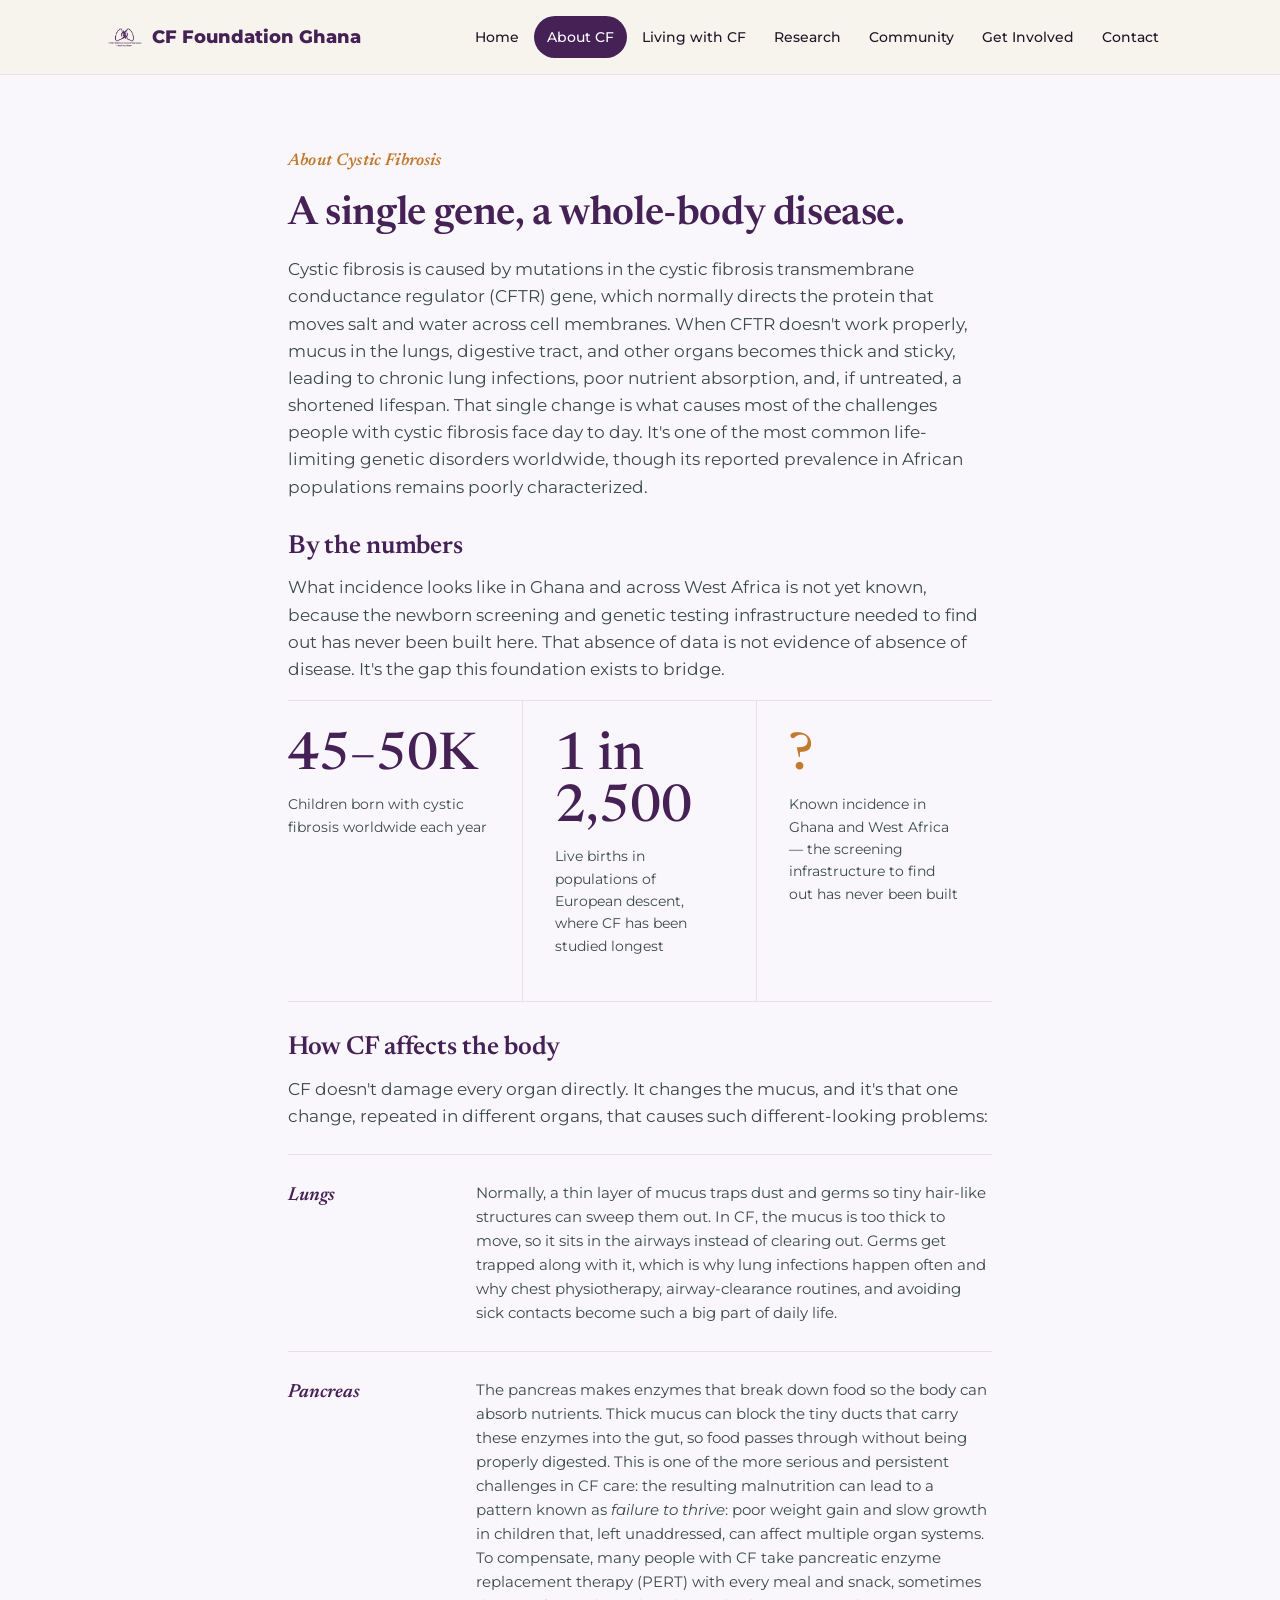
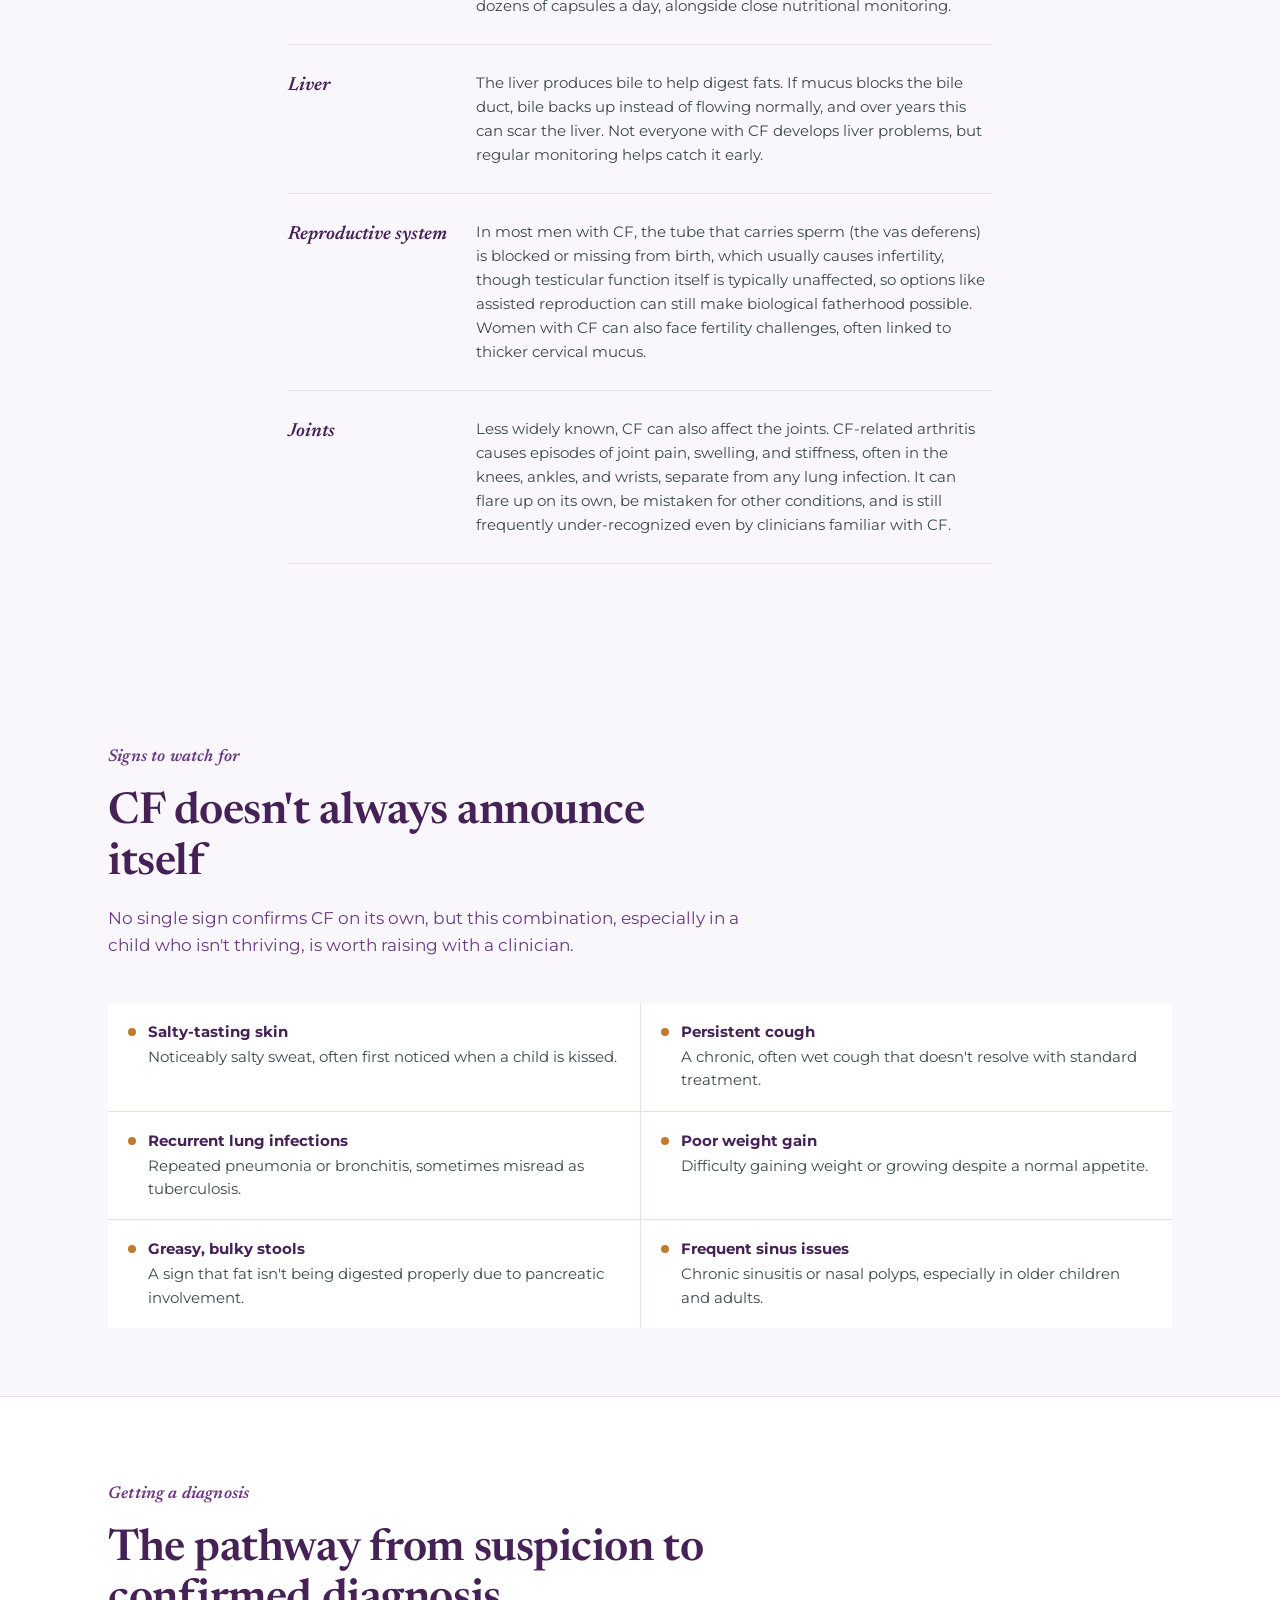
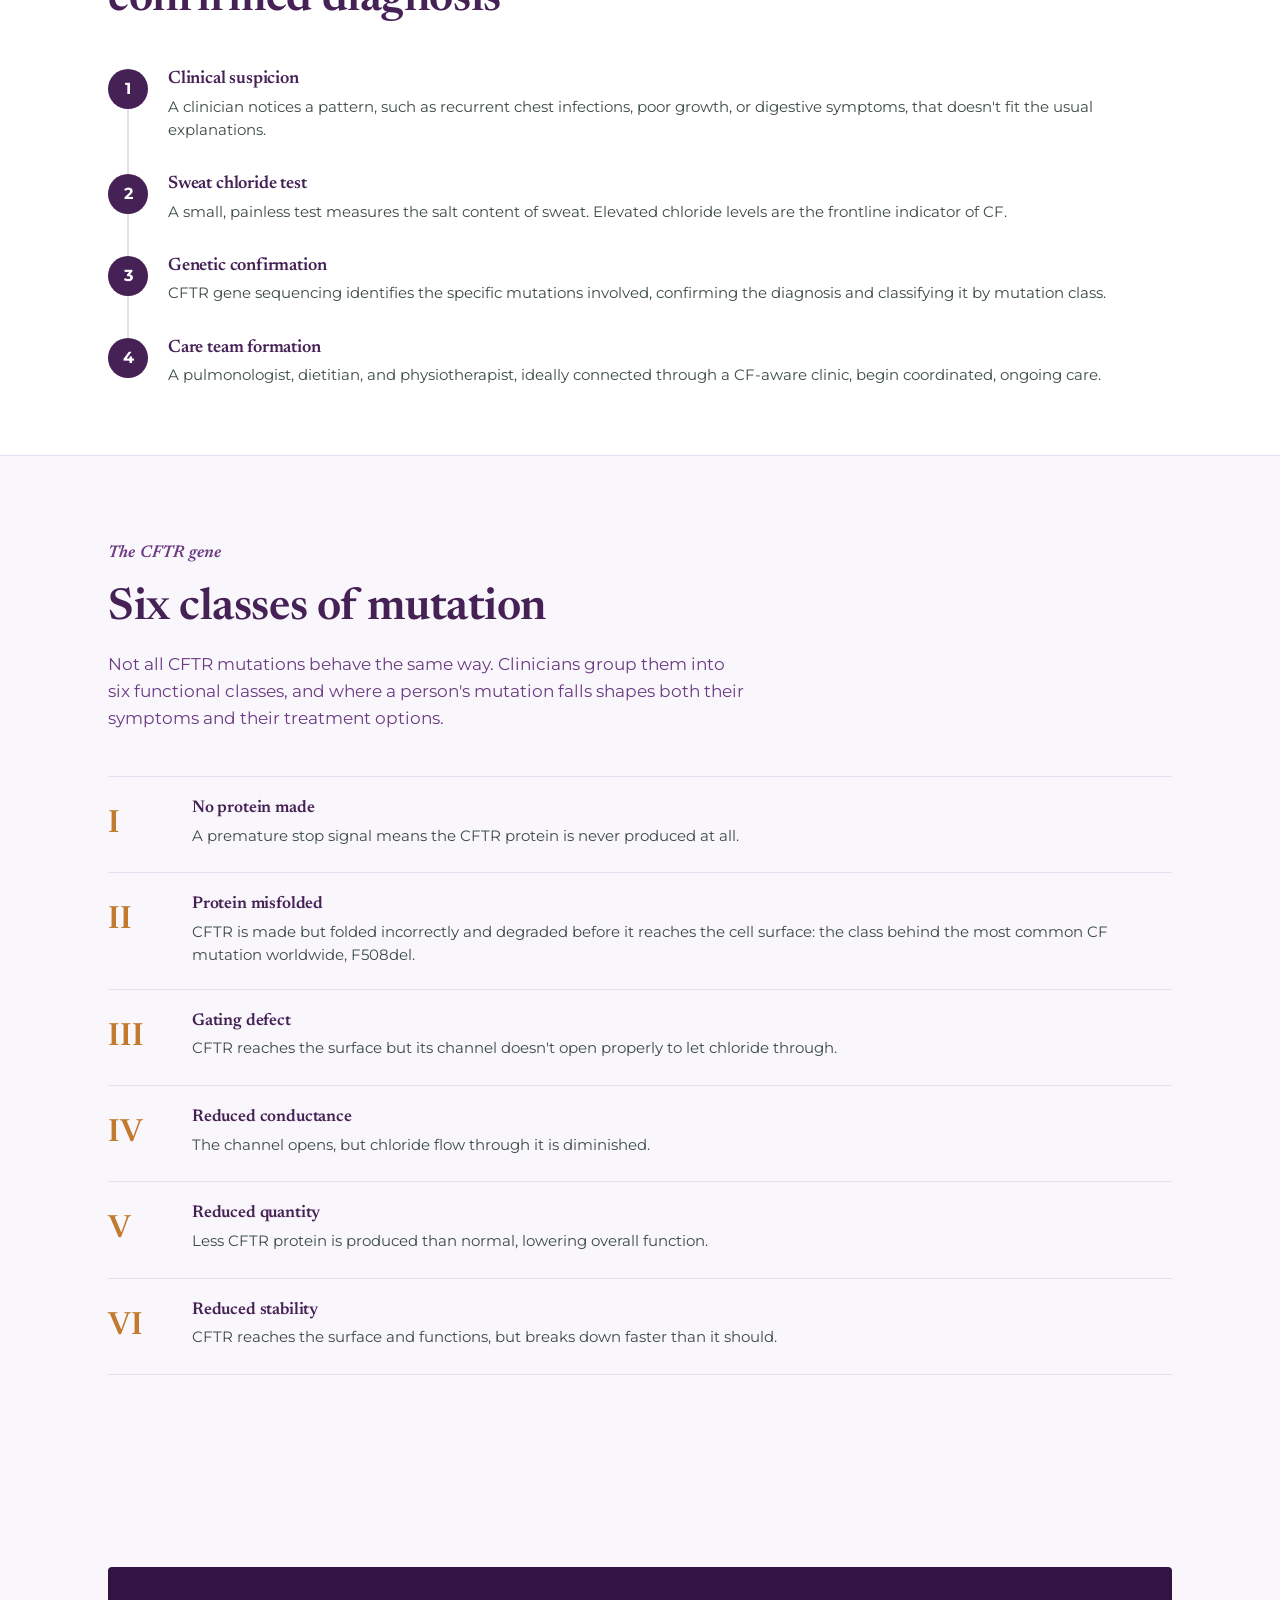
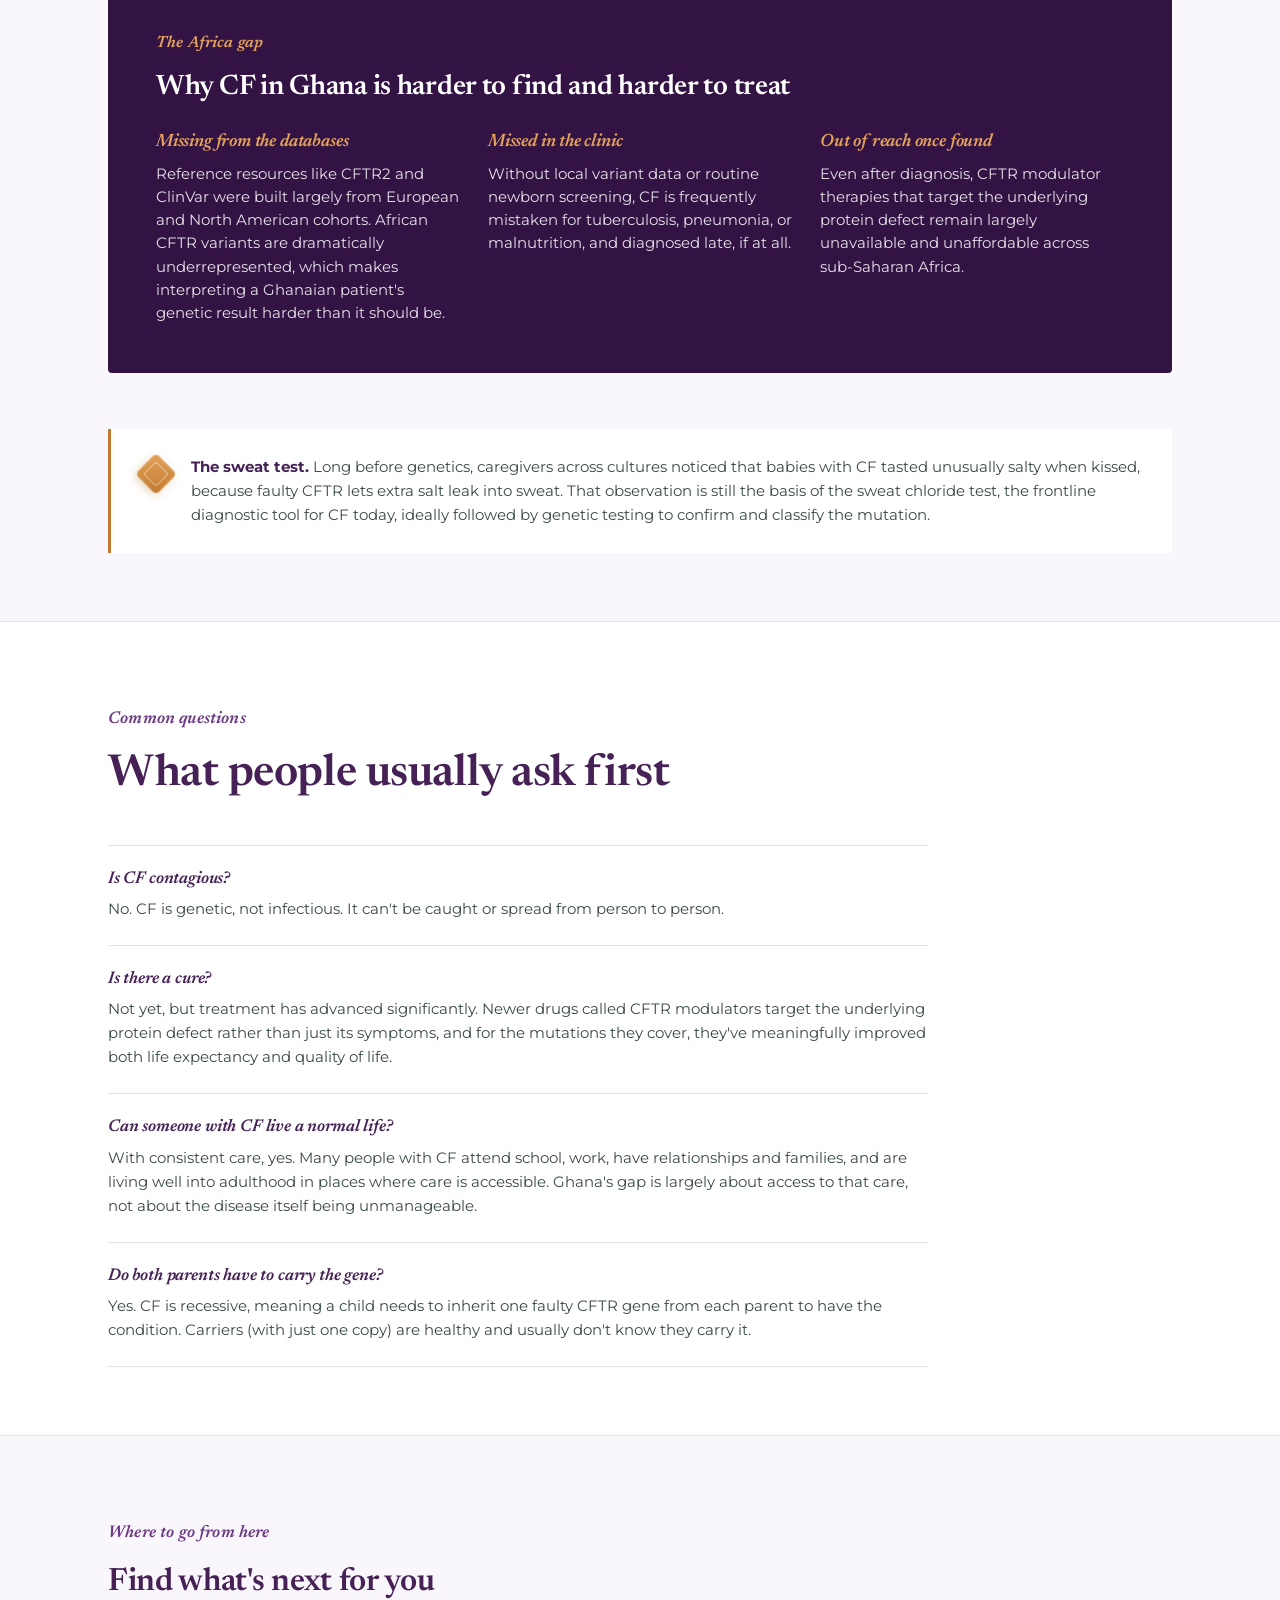
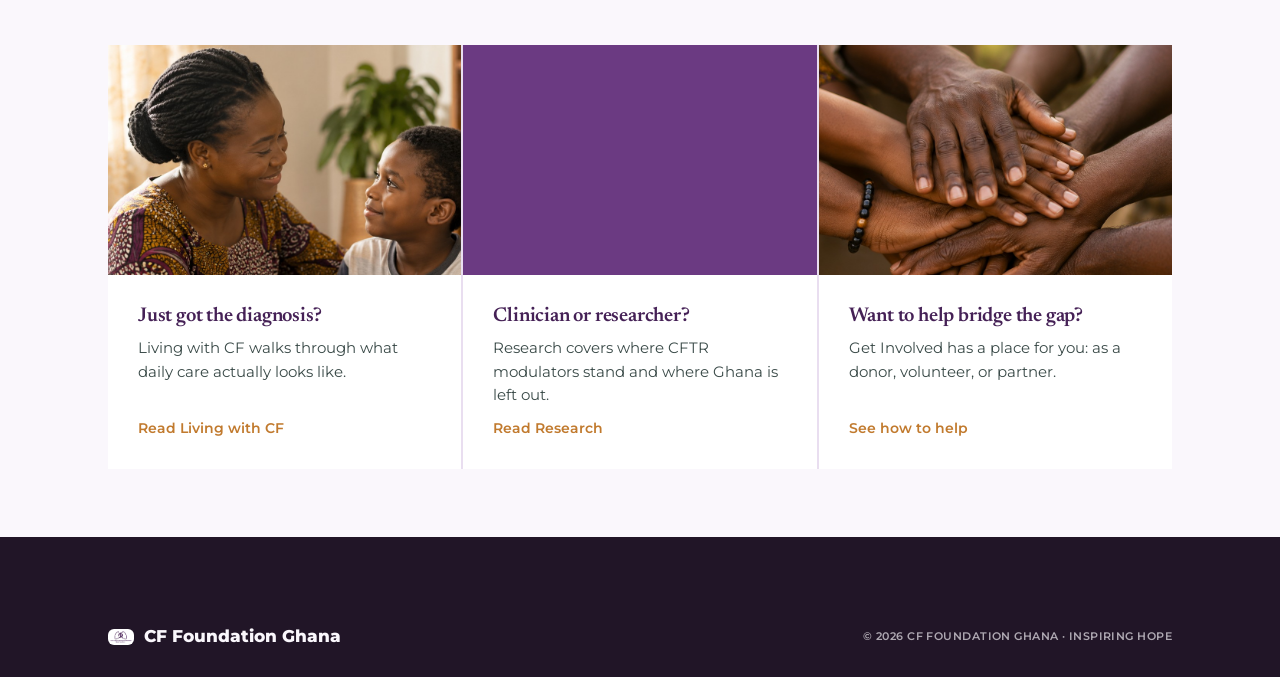
==== commit d24349be: "Add files via upload" ====
--- a/about-cf.html
+++ b/about-cf.html
@@ -47,18 +47,47 @@
       <p style="margin-top:18px; color:#3a4a48;">Cystic fibrosis is caused by mutations in the cystic fibrosis transmembrane conductance regulator (CFTR) gene, which normally directs the protein that moves salt and water across cell membranes. When CFTR doesn't work properly, mucus in the lungs, digestive tract, and other organs becomes thick and sticky, leading to chronic lung infections, poor nutrient absorption, and, if untreated, a shortened lifespan. That single change is what causes most of the challenges people with cystic fibrosis face day to day. It's one of the most common life-limiting genetic disorders worldwide, though its reported prevalence in African populations remains poorly characterized.</p>
 
       <h3 style="margin-top:32px; font-size:clamp(20px,2.5vw,26px);">By the numbers</h3>
-      <p style="margin-top:12px; color:#3a4a48;">Worldwide, an estimated 45,000–50,000 children are born with cystic fibrosis each year, and tens of millions of people carry a single CFTR mutation without symptoms. In populations of European descent, where CF has been studied longest, incidence is roughly 1 in 2,500–3,500 live births, one of the most common life-limiting genetic disorders in those populations. What incidence looks like in Ghana and across West Africa is not yet known, because the newborn screening and genetic testing infrastructure needed to find out has never been built here. That absence of data is not evidence of absence of disease. It's the gap this foundation exists to bridge.</p>
+      <p style="margin-top:12px; color:#3a4a48;">What incidence looks like in Ghana and across West Africa is not yet known, because the newborn screening and genetic testing infrastructure needed to find out has never been built here. That absence of data is not evidence of absence of disease. It's the gap this foundation exists to bridge.</p>
+      <div class="stat-row">
+        <div class="stat">
+          <div class="num">45–50K</div>
+          <p class="label">Children born with cystic fibrosis worldwide each year</p>
+        </div>
+        <div class="stat">
+          <div class="num">1 in 2,500</div>
+          <p class="label">Live births in populations of European descent, where CF has been studied longest</p>
+        </div>
+        <div class="stat unknown">
+          <div class="num">?</div>
+          <p class="label">Known incidence in Ghana and West Africa — the screening infrastructure to find out has never been built</p>
+        </div>
+      </div>
 
       <h3 style="margin-top:32px; font-size:clamp(20px,2.5vw,26px);">How CF affects the body</h3>
       <p style="margin-top:12px; color:#3a4a48;">CF doesn't damage every organ directly. It changes the mucus, and it's that one change, repeated in different organs, that causes such different-looking problems:</p>
 
-      <ul style="margin-top:18px; padding-left:0; list-style:none; display:flex; flex-direction:column; gap:18px;">
-        <li style="color:#3a4a48;"><strong>Lungs.</strong> Normally, a thin layer of mucus traps dust and germs so tiny hair-like structures can sweep them out. In CF, the mucus is too thick to move, so it sits in the airways instead of clearing out. Germs get trapped along with it, which is why lung infections happen often and why chest physiotherapy, airway-clearance routines, and avoiding sick contacts become such a big part of daily life.</li>
-        <li style="color:#3a4a48;"><strong>Pancreas.</strong> The pancreas makes enzymes that break down food so the body can absorb nutrients. Thick mucus can block the tiny ducts that carry these enzymes into the gut, so food passes through without being properly digested. This is one of the more serious and persistent challenges in CF care: the resulting malnutrition can lead to a pattern known as <em>failure to thrive</em>: poor weight gain and slow growth in children that, left unaddressed, can affect multiple organ systems. To compensate, many people with CF take pancreatic enzyme replacement therapy (PERT) with every meal and snack, sometimes dozens of capsules a day, alongside close nutritional monitoring.</li>
-        <li style="color:#3a4a48;"><strong>Liver.</strong> The liver produces bile to help digest fats. If mucus blocks the bile duct, bile backs up instead of flowing normally, and over years this can scar the liver. Not everyone with CF develops liver problems, but regular monitoring helps catch it early.</li>
-        <li style="color:#3a4a48;"><strong>Reproductive system.</strong> In most men with CF, the tube that carries sperm (the vas deferens) is blocked or missing from birth, which usually causes infertility, though testicular function itself is typically unaffected, so options like assisted reproduction can still make biological fatherhood possible. Women with CF can also face fertility challenges, often linked to thicker cervical mucus.</li>
-        <li style="color:#3a4a48;"><strong>Joints.</strong> Less widely known, CF can also affect the joints. CF-related arthritis causes episodes of joint pain, swelling, and stiffness, often in the knees, ankles, and wrists, separate from any lung infection. It can flare up on its own, be mistaken for other conditions, and is still frequently under-recognized even by clinicians familiar with CF.</li>
-      </ul>
+      <div class="organ-list">
+        <div class="organ-item">
+          <p class="oname">Lungs</p>
+          <p>Normally, a thin layer of mucus traps dust and germs so tiny hair-like structures can sweep them out. In CF, the mucus is too thick to move, so it sits in the airways instead of clearing out. Germs get trapped along with it, which is why lung infections happen often and why chest physiotherapy, airway-clearance routines, and avoiding sick contacts become such a big part of daily life.</p>
+        </div>
+        <div class="organ-item">
+          <p class="oname">Pancreas</p>
+          <p>The pancreas makes enzymes that break down food so the body can absorb nutrients. Thick mucus can block the tiny ducts that carry these enzymes into the gut, so food passes through without being properly digested. This is one of the more serious and persistent challenges in CF care: the resulting malnutrition can lead to a pattern known as <em>failure to thrive</em>: poor weight gain and slow growth in children that, left unaddressed, can affect multiple organ systems. To compensate, many people with CF take pancreatic enzyme replacement therapy (PERT) with every meal and snack, sometimes dozens of capsules a day, alongside close nutritional monitoring.</p>
+        </div>
+        <div class="organ-item">
+          <p class="oname">Liver</p>
+          <p>The liver produces bile to help digest fats. If mucus blocks the bile duct, bile backs up instead of flowing normally, and over years this can scar the liver. Not everyone with CF develops liver problems, but regular monitoring helps catch it early.</p>
+        </div>
+        <div class="organ-item">
+          <p class="oname">Reproductive system</p>
+          <p>In most men with CF, the tube that carries sperm (the vas deferens) is blocked or missing from birth, which usually causes infertility, though testicular function itself is typically unaffected, so options like assisted reproduction can still make biological fatherhood possible. Women with CF can also face fertility challenges, often linked to thicker cervical mucus.</p>
+        </div>
+        <div class="organ-item">
+          <p class="oname">Joints</p>
+          <p>Less widely known, CF can also affect the joints. CF-related arthritis causes episodes of joint pain, swelling, and stiffness, often in the knees, ankles, and wrists, separate from any lung infection. It can flare up on its own, be mistaken for other conditions, and is still frequently under-recognized even by clinicians familiar with CF.</p>
+        </div>
+      </div>
     </div>
   </section>
 
@@ -177,12 +206,12 @@
         <p class="eyebrow">Common questions</p>
         <h2>What people usually ask first</h2>
       </div>
-      <ul style="margin-top:8px; padding-left:0; list-style:none; display:flex; flex-direction:column; gap:18px; max-width:760px;">
-        <li style="color:#3a4a48;"><strong>Is CF contagious?</strong> No. CF is genetic, not infectious. It can't be caught or spread from person to person.</li>
-        <li style="color:#3a4a48;"><strong>Is there a cure?</strong> Not yet, but treatment has advanced significantly. Newer drugs called CFTR modulators target the underlying protein defect rather than just its symptoms, and for the mutations they cover, they've meaningfully improved both life expectancy and quality of life.</li>
-        <li style="color:#3a4a48;"><strong>Can someone with CF live a normal life?</strong> With consistent care, yes. Many people with CF attend school, work, have relationships and families, and are living well into adulthood in places where care is accessible. Ghana's gap is largely about access to that care, not about the disease itself being unmanageable.</li>
-        <li style="color:#3a4a48;"><strong>Do both parents have to carry the gene?</strong> Yes. CF is recessive, meaning a child needs to inherit one faulty CFTR gene from each parent to have the condition. Carriers (with just one copy) are healthy and usually don't know they carry it.</li>
-      </ul>
+      <div class="faq-list">
+        <div class="faq-item"><h3>Is CF contagious?</h3><p>No. CF is genetic, not infectious. It can't be caught or spread from person to person.</p></div>
+        <div class="faq-item"><h3>Is there a cure?</h3><p>Not yet, but treatment has advanced significantly. Newer drugs called CFTR modulators target the underlying protein defect rather than just its symptoms, and for the mutations they cover, they've meaningfully improved both life expectancy and quality of life.</p></div>
+        <div class="faq-item"><h3>Can someone with CF live a normal life?</h3><p>With consistent care, yes. Many people with CF attend school, work, have relationships and families, and are living well into adulthood in places where care is accessible. Ghana's gap is largely about access to that care, not about the disease itself being unmanageable.</p></div>
+        <div class="faq-item"><h3>Do both parents have to carry the gene?</h3><p>Yes. CF is recessive, meaning a child needs to inherit one faulty CFTR gene from each parent to have the condition. Carriers (with just one copy) are healthy and usually don't know they carry it.</p></div>
+      </div>
     </div>
   </section>
 
--- a/styles.css
+++ b/styles.css
@@ -185,6 +185,41 @@
   }
   .sweat-note p{margin:0; font-size:15px; color:#3a4a48;}
   .sweat-note strong{color:var(--deep);}
+  .crystal{
+    width:30px; height:30px; flex:none; margin-top:4px;
+    background:linear-gradient(135deg, var(--amber-light), var(--amber));
+    transform:rotate(45deg); border-radius:5px;
+    box-shadow:inset 0 0 0 1px rgba(255,255,255,.35), 0 3px 8px rgba(193,122,46,.3);
+    position:relative;
+  }
+  .crystal::after{
+    content:""; position:absolute; inset:6px;
+    border:1px solid rgba(255,255,255,.45); border-radius:3px;
+  }
+
+  /* ---------- STAT ROW ---------- */
+  .stat-row{display:grid; grid-template-columns:repeat(3,1fr); gap:0; margin-top:8px; border-top:1px solid var(--salt-2);}
+  @media (max-width:760px){ .stat-row{grid-template-columns:1fr;} }
+  .stat{ padding:30px 32px 30px 0; border-bottom:1px solid var(--salt-2); }
+  .stat:not(:first-child){padding-left:32px;}
+  .stat:not(:last-child){border-right:1px solid var(--salt-2);}
+  @media (max-width:760px){ .stat:not(:last-child){border-right:none;} .stat{padding-left:0 !important;} }
+  .stat .num{ font-family:'Newsreader', serif; font-weight:500; font-size:clamp(36px,4.4vw,52px); color:var(--deep); line-height:1;}
+  .stat.unknown .num{color:var(--amber);}
+  .stat .label{margin-top:10px; font-size:14px; color:#3a4a48;}
+
+  /* ---------- ORGAN EFFECTS LIST ---------- */
+  .organ-list{display:flex; flex-direction:column; gap:0; margin-top:24px; border-top:1px solid var(--salt-2);}
+  .organ-item{ display:grid; grid-template-columns:160px 1fr; gap:28px; padding:26px 0; border-bottom:1px solid var(--salt-2); }
+  @media (max-width:640px){ .organ-item{grid-template-columns:1fr; gap:6px;} }
+  .organ-item .oname{ font-family:'Newsreader', serif; font-style:italic; font-weight:600; font-size:19px; color:var(--deep); }
+  .organ-item p{margin:0; font-size:15px; color:#3a4a48;}
+
+  /* ---------- FAQ ---------- */
+  .faq-list{display:flex; flex-direction:column; gap:0; margin-top:8px; border-top:1px solid var(--salt-2); max-width:820px;}
+  .faq-item{padding:24px 0; border-bottom:1px solid var(--salt-2);}
+  .faq-item h3{font-size:17px; font-style:italic; margin-bottom:8px;}
+  .faq-item p{margin:0; font-size:15px; color:#3a4a48;}
 
   /* ---------- GET INVOLVED ---------- */
   .involve-grid{display:grid; grid-template-columns:repeat(2,1fr); gap:1px; background:var(--salt-2); border:1px solid var(--salt-2);}
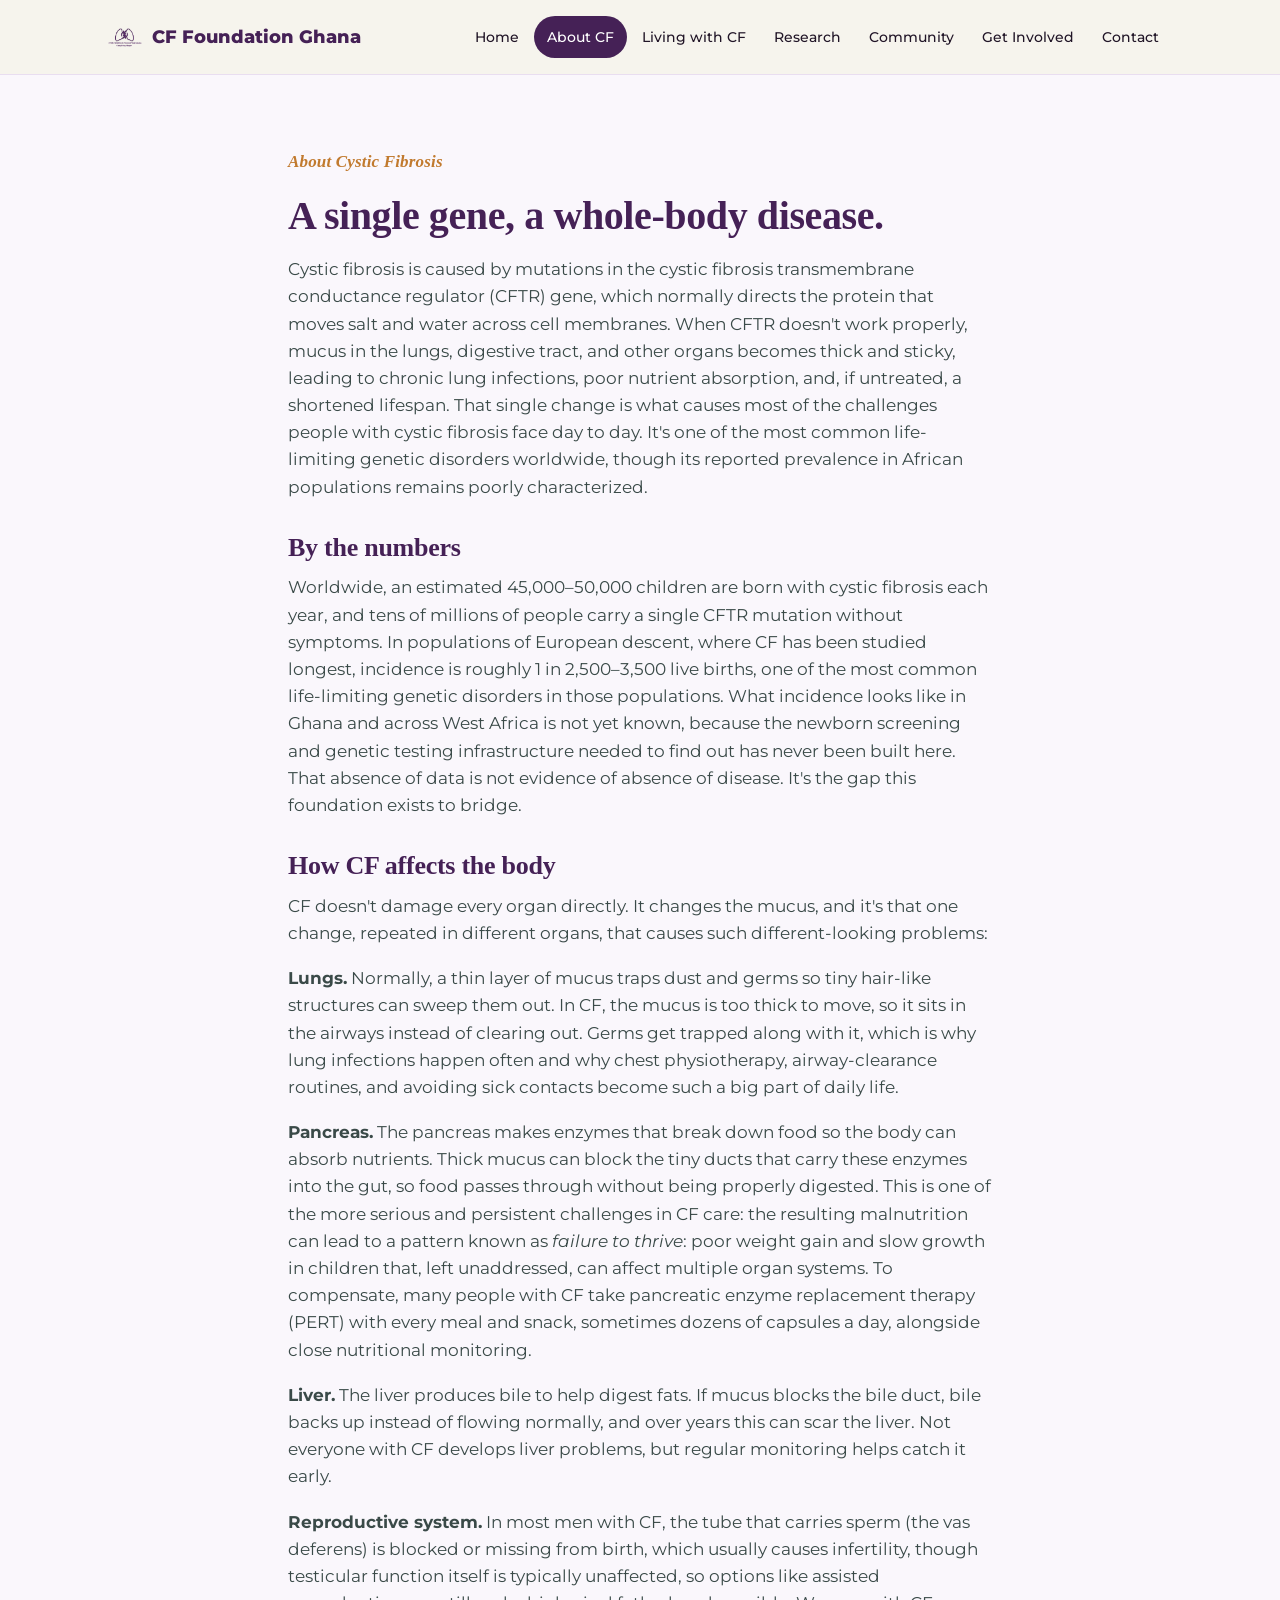
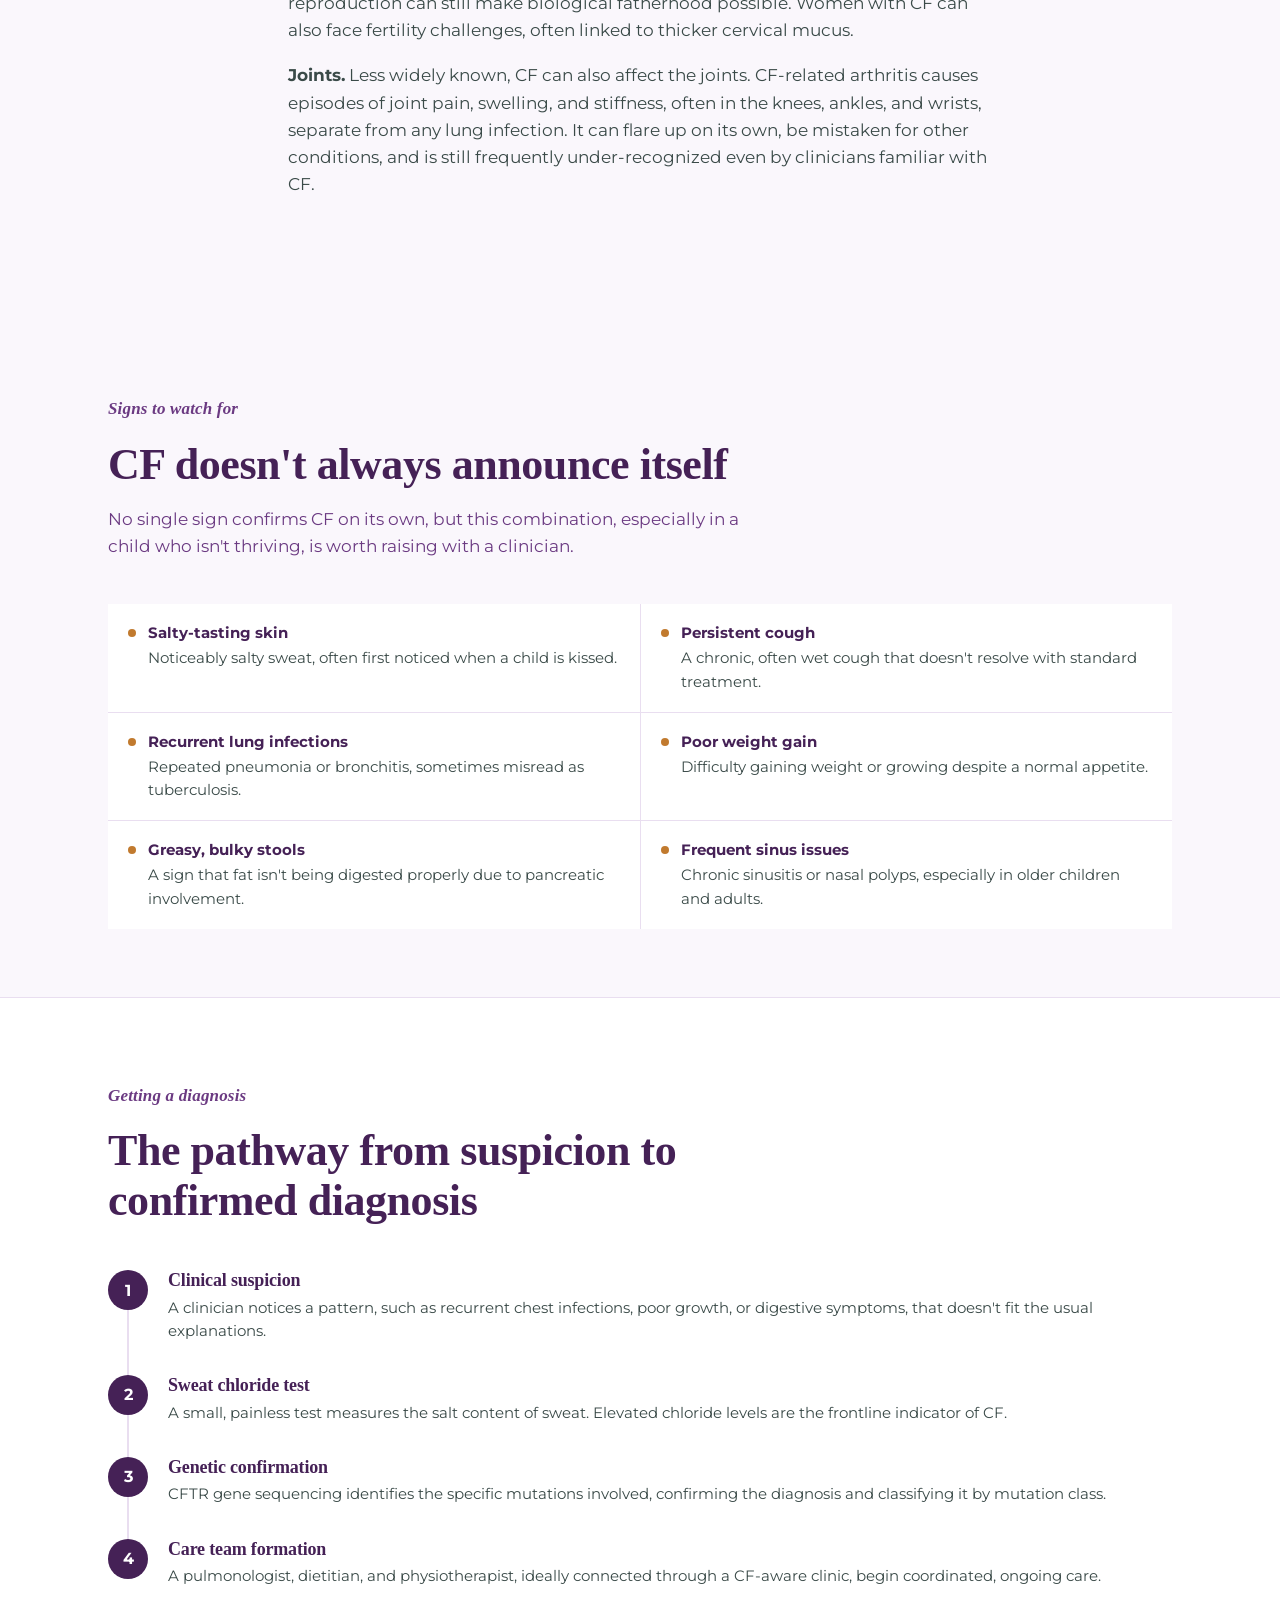
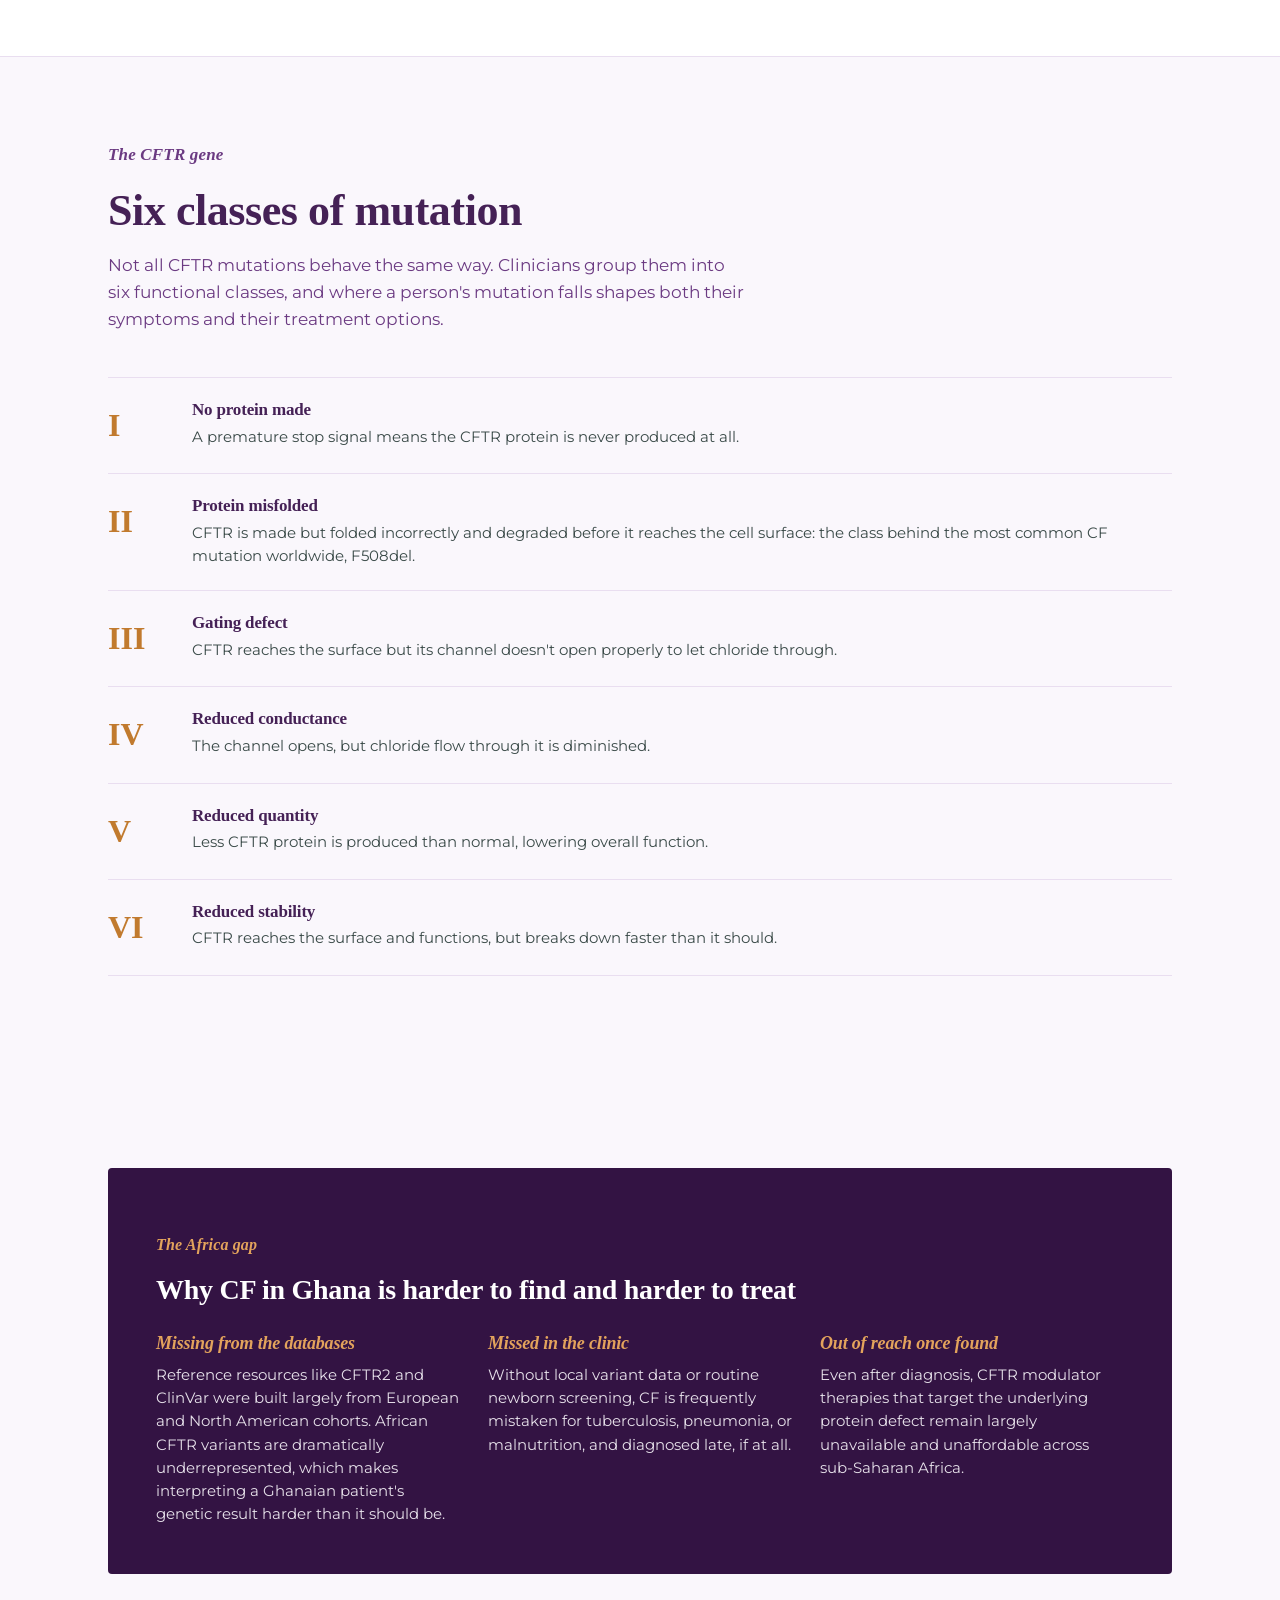
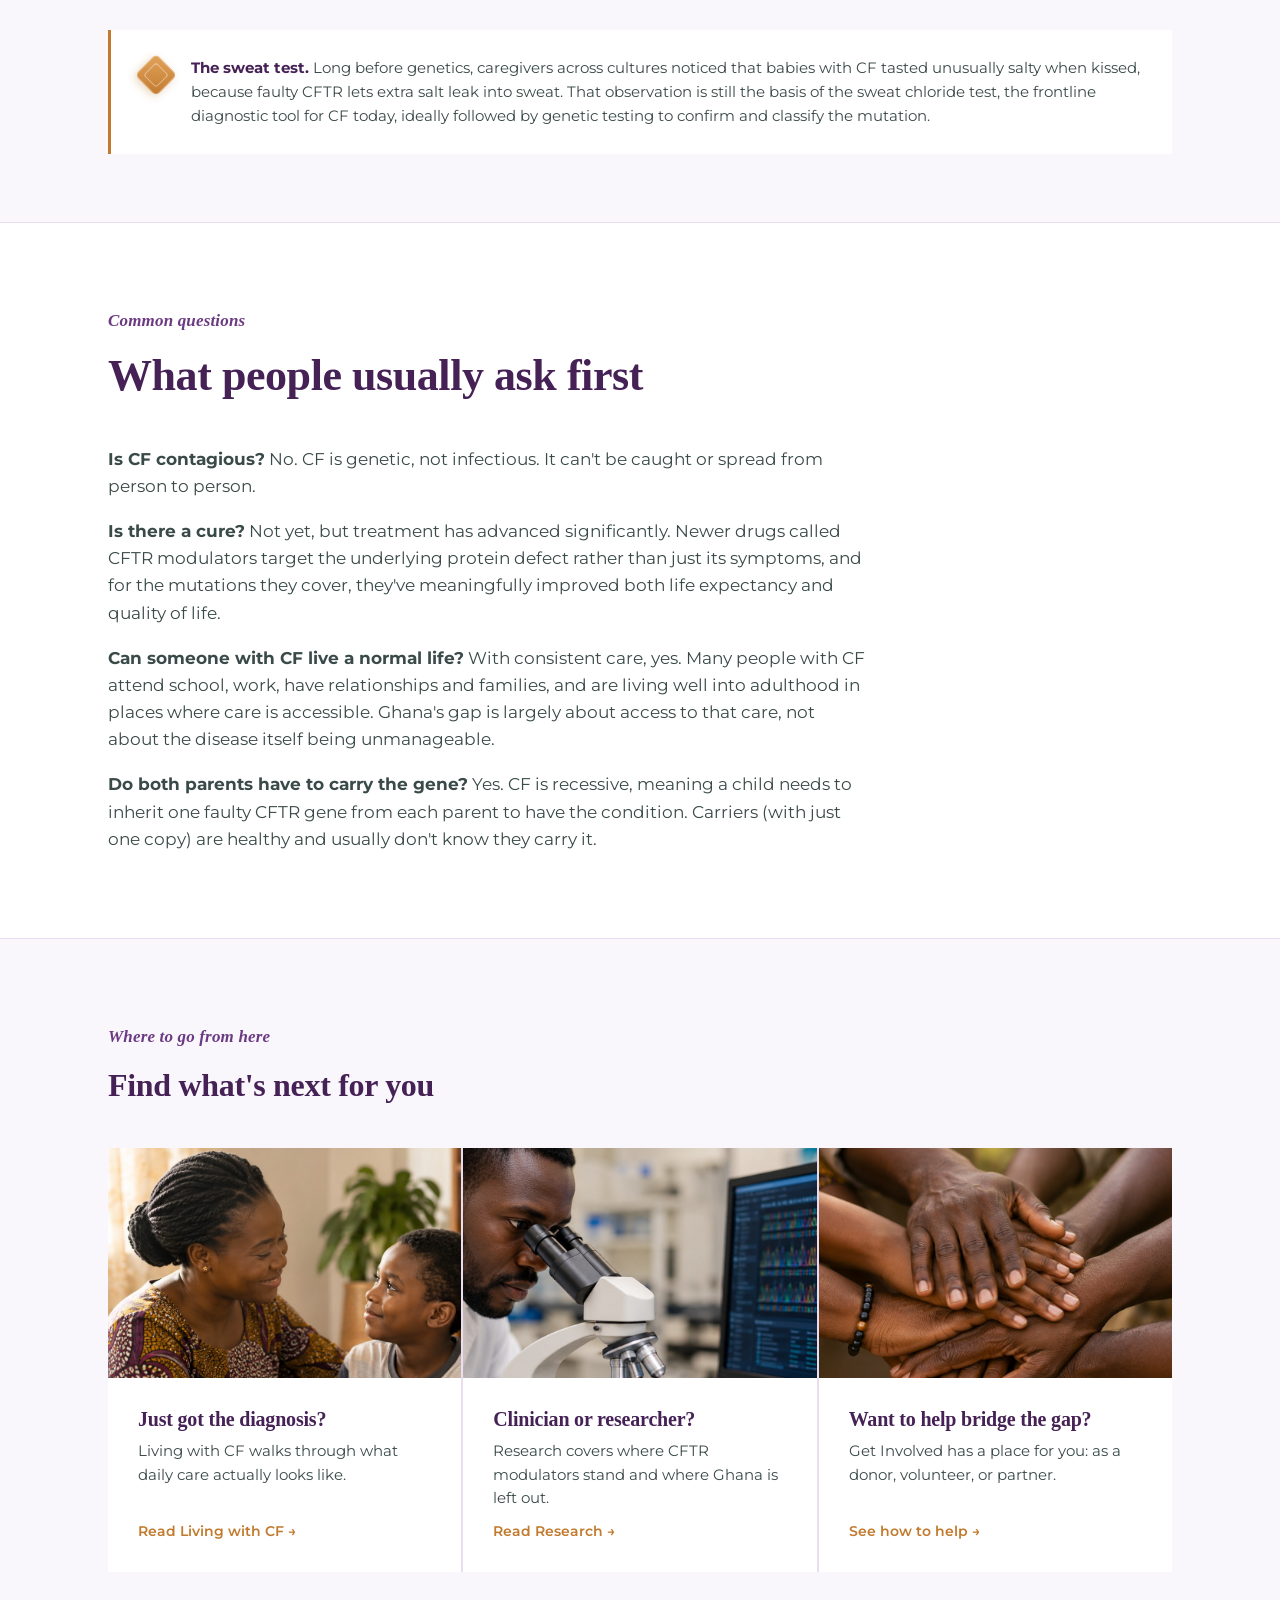
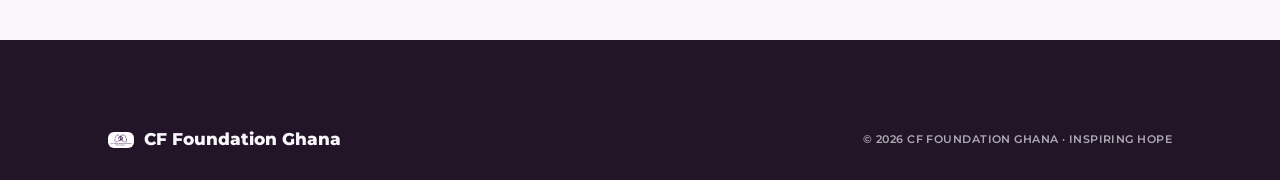
==== commit 471029f4: "Add files via upload" ====
--- a/about-cf.html
+++ b/about-cf.html
@@ -16,7 +16,7 @@
 <meta name="twitter:image" content="logo.png">
 <link rel="preconnect" href="https://fonts.googleapis.com">
 <link rel="preconnect" href="https://fonts.gstatic.com" crossorigin>
-<link href="https://fonts.googleapis.com/css2?family=Newsreader:ital,wght@0,400;0,500;0,600;1,500;1,600&family=Montserrat:ital,wght@0,400;0,500;0,600;0,700;0,800;1,600&display=swap" rel="stylesheet">
+<link href="https://fonts.googleapis.com/css2?family=Montserrat:ital,wght@0,400;0,500;0,600;0,700;0,800;1,600&display=swap" rel="stylesheet">
 <link rel="stylesheet" href="styles.css">
 </head>
 <body>
@@ -47,47 +47,18 @@
       <p style="margin-top:18px; color:#3a4a48;">Cystic fibrosis is caused by mutations in the cystic fibrosis transmembrane conductance regulator (CFTR) gene, which normally directs the protein that moves salt and water across cell membranes. When CFTR doesn't work properly, mucus in the lungs, digestive tract, and other organs becomes thick and sticky, leading to chronic lung infections, poor nutrient absorption, and, if untreated, a shortened lifespan. That single change is what causes most of the challenges people with cystic fibrosis face day to day. It's one of the most common life-limiting genetic disorders worldwide, though its reported prevalence in African populations remains poorly characterized.</p>
 
       <h3 style="margin-top:32px; font-size:clamp(20px,2.5vw,26px);">By the numbers</h3>
-      <p style="margin-top:12px; color:#3a4a48;">What incidence looks like in Ghana and across West Africa is not yet known, because the newborn screening and genetic testing infrastructure needed to find out has never been built here. That absence of data is not evidence of absence of disease. It's the gap this foundation exists to bridge.</p>
-      <div class="stat-row">
-        <div class="stat">
-          <div class="num">45–50K</div>
-          <p class="label">Children born with cystic fibrosis worldwide each year</p>
-        </div>
-        <div class="stat">
-          <div class="num">1 in 2,500</div>
-          <p class="label">Live births in populations of European descent, where CF has been studied longest</p>
-        </div>
-        <div class="stat unknown">
-          <div class="num">?</div>
-          <p class="label">Known incidence in Ghana and West Africa — the screening infrastructure to find out has never been built</p>
-        </div>
-      </div>
+      <p style="margin-top:12px; color:#3a4a48;">Worldwide, an estimated 45,000–50,000 children are born with cystic fibrosis each year, and tens of millions of people carry a single CFTR mutation without symptoms. In populations of European descent, where CF has been studied longest, incidence is roughly 1 in 2,500–3,500 live births, one of the most common life-limiting genetic disorders in those populations. What incidence looks like in Ghana and across West Africa is not yet known, because the newborn screening and genetic testing infrastructure needed to find out has never been built here. That absence of data is not evidence of absence of disease. It's the gap this foundation exists to bridge.</p>
 
       <h3 style="margin-top:32px; font-size:clamp(20px,2.5vw,26px);">How CF affects the body</h3>
       <p style="margin-top:12px; color:#3a4a48;">CF doesn't damage every organ directly. It changes the mucus, and it's that one change, repeated in different organs, that causes such different-looking problems:</p>
 
-      <div class="organ-list">
-        <div class="organ-item">
-          <p class="oname">Lungs</p>
-          <p>Normally, a thin layer of mucus traps dust and germs so tiny hair-like structures can sweep them out. In CF, the mucus is too thick to move, so it sits in the airways instead of clearing out. Germs get trapped along with it, which is why lung infections happen often and why chest physiotherapy, airway-clearance routines, and avoiding sick contacts become such a big part of daily life.</p>
-        </div>
-        <div class="organ-item">
-          <p class="oname">Pancreas</p>
-          <p>The pancreas makes enzymes that break down food so the body can absorb nutrients. Thick mucus can block the tiny ducts that carry these enzymes into the gut, so food passes through without being properly digested. This is one of the more serious and persistent challenges in CF care: the resulting malnutrition can lead to a pattern known as <em>failure to thrive</em>: poor weight gain and slow growth in children that, left unaddressed, can affect multiple organ systems. To compensate, many people with CF take pancreatic enzyme replacement therapy (PERT) with every meal and snack, sometimes dozens of capsules a day, alongside close nutritional monitoring.</p>
-        </div>
-        <div class="organ-item">
-          <p class="oname">Liver</p>
-          <p>The liver produces bile to help digest fats. If mucus blocks the bile duct, bile backs up instead of flowing normally, and over years this can scar the liver. Not everyone with CF develops liver problems, but regular monitoring helps catch it early.</p>
-        </div>
-        <div class="organ-item">
-          <p class="oname">Reproductive system</p>
-          <p>In most men with CF, the tube that carries sperm (the vas deferens) is blocked or missing from birth, which usually causes infertility, though testicular function itself is typically unaffected, so options like assisted reproduction can still make biological fatherhood possible. Women with CF can also face fertility challenges, often linked to thicker cervical mucus.</p>
-        </div>
-        <div class="organ-item">
-          <p class="oname">Joints</p>
-          <p>Less widely known, CF can also affect the joints. CF-related arthritis causes episodes of joint pain, swelling, and stiffness, often in the knees, ankles, and wrists, separate from any lung infection. It can flare up on its own, be mistaken for other conditions, and is still frequently under-recognized even by clinicians familiar with CF.</p>
-        </div>
-      </div>
+      <ul style="margin-top:18px; padding-left:0; list-style:none; display:flex; flex-direction:column; gap:18px;">
+        <li style="color:#3a4a48;"><strong>Lungs.</strong> Normally, a thin layer of mucus traps dust and germs so tiny hair-like structures can sweep them out. In CF, the mucus is too thick to move, so it sits in the airways instead of clearing out. Germs get trapped along with it, which is why lung infections happen often and why chest physiotherapy, airway-clearance routines, and avoiding sick contacts become such a big part of daily life.</li>
+        <li style="color:#3a4a48;"><strong>Pancreas.</strong> The pancreas makes enzymes that break down food so the body can absorb nutrients. Thick mucus can block the tiny ducts that carry these enzymes into the gut, so food passes through without being properly digested. This is one of the more serious and persistent challenges in CF care: the resulting malnutrition can lead to a pattern known as <em>failure to thrive</em>: poor weight gain and slow growth in children that, left unaddressed, can affect multiple organ systems. To compensate, many people with CF take pancreatic enzyme replacement therapy (PERT) with every meal and snack, sometimes dozens of capsules a day, alongside close nutritional monitoring.</li>
+        <li style="color:#3a4a48;"><strong>Liver.</strong> The liver produces bile to help digest fats. If mucus blocks the bile duct, bile backs up instead of flowing normally, and over years this can scar the liver. Not everyone with CF develops liver problems, but regular monitoring helps catch it early.</li>
+        <li style="color:#3a4a48;"><strong>Reproductive system.</strong> In most men with CF, the tube that carries sperm (the vas deferens) is blocked or missing from birth, which usually causes infertility, though testicular function itself is typically unaffected, so options like assisted reproduction can still make biological fatherhood possible. Women with CF can also face fertility challenges, often linked to thicker cervical mucus.</li>
+        <li style="color:#3a4a48;"><strong>Joints.</strong> Less widely known, CF can also affect the joints. CF-related arthritis causes episodes of joint pain, swelling, and stiffness, often in the knees, ankles, and wrists, separate from any lung infection. It can flare up on its own, be mistaken for other conditions, and is still frequently under-recognized even by clinicians familiar with CF.</li>
+      </ul>
     </div>
   </section>
 
@@ -206,12 +177,12 @@
         <p class="eyebrow">Common questions</p>
         <h2>What people usually ask first</h2>
       </div>
-      <div class="faq-list">
-        <div class="faq-item"><h3>Is CF contagious?</h3><p>No. CF is genetic, not infectious. It can't be caught or spread from person to person.</p></div>
-        <div class="faq-item"><h3>Is there a cure?</h3><p>Not yet, but treatment has advanced significantly. Newer drugs called CFTR modulators target the underlying protein defect rather than just its symptoms, and for the mutations they cover, they've meaningfully improved both life expectancy and quality of life.</p></div>
-        <div class="faq-item"><h3>Can someone with CF live a normal life?</h3><p>With consistent care, yes. Many people with CF attend school, work, have relationships and families, and are living well into adulthood in places where care is accessible. Ghana's gap is largely about access to that care, not about the disease itself being unmanageable.</p></div>
-        <div class="faq-item"><h3>Do both parents have to carry the gene?</h3><p>Yes. CF is recessive, meaning a child needs to inherit one faulty CFTR gene from each parent to have the condition. Carriers (with just one copy) are healthy and usually don't know they carry it.</p></div>
-      </div>
+      <ul style="margin-top:8px; padding-left:0; list-style:none; display:flex; flex-direction:column; gap:18px; max-width:760px;">
+        <li style="color:#3a4a48;"><strong>Is CF contagious?</strong> No. CF is genetic, not infectious. It can't be caught or spread from person to person.</li>
+        <li style="color:#3a4a48;"><strong>Is there a cure?</strong> Not yet, but treatment has advanced significantly. Newer drugs called CFTR modulators target the underlying protein defect rather than just its symptoms, and for the mutations they cover, they've meaningfully improved both life expectancy and quality of life.</li>
+        <li style="color:#3a4a48;"><strong>Can someone with CF live a normal life?</strong> With consistent care, yes. Many people with CF attend school, work, have relationships and families, and are living well into adulthood in places where care is accessible. Ghana's gap is largely about access to that care, not about the disease itself being unmanageable.</li>
+        <li style="color:#3a4a48;"><strong>Do both parents have to carry the gene?</strong> Yes. CF is recessive, meaning a child needs to inherit one faulty CFTR gene from each parent to have the condition. Carriers (with just one copy) are healthy and usually don't know they carry it.</li>
+      </ul>
     </div>
   </section>
 
@@ -227,15 +198,15 @@
           <div class="ibody">
             <h3>Just got the diagnosis?</h3>
             <p>Living with CF walks through what daily care actually looks like.</p>
-            <a href="living-with-cf.html">Read Living with CF</a>
+            <a href="living-with-cf.html">Read Living with CF →</a>
           </div>
         </div>
         <div class="imgcard">
-          <div class="ihead alt"></div>
+          <div class="ihead alt has-photo"><img src="clinician-researcher.jpg" alt="A researcher looking through a microscope beside a genetic sequencing readout"></div>
           <div class="ibody">
             <h3>Clinician or researcher?</h3>
             <p>Research covers where CFTR modulators stand and where Ghana is left out.</p>
-            <a href="research.html">Read Research</a>
+            <a href="research.html">Read Research →</a>
           </div>
         </div>
         <div class="imgcard">
@@ -243,7 +214,7 @@
           <div class="ibody">
             <h3>Want to help bridge the gap?</h3>
             <p>Get Involved has a place for you: as a donor, volunteer, or partner.</p>
-            <a href="get-involved.html">See how to help</a>
+            <a href="get-involved.html">See how to help →</a>
           </div>
         </div>
       </div>
--- a/styles.css
+++ b/styles.css
@@ -370,7 +370,19 @@
   .mail-link{color:inherit; text-decoration:none; border-bottom:1px solid transparent; transition:color .15s ease, border-color .15s ease;}
   .mail-link:hover, .mail-link:focus{color:var(--amber-light); border-bottom-color:var(--amber-light);}
 
-  /* ---------- TIMELINE ---------- */
+  /* ---------- PRICE CALLOUT ---------- */
+  .price-callout{
+    background:var(--deep-2); color:var(--salt); padding:40px 36px;
+    display:flex; flex-direction:column; justify-content:center; gap:10px;
+    align-self:stretch;
+  }
+  .price-callout .plabel{font-family:'Montserrat',sans-serif; font-weight:700; font-size:11.5px; letter-spacing:.08em; text-transform:uppercase; color:var(--amber-light);}
+  .price-callout .pnum{font-family:'Newsreader',serif; font-weight:500; font-size:clamp(40px,4.6vw,58px); color:var(--white); line-height:1.05;}
+  .price-callout .pnote{font-size:13.5px; color:var(--salt); opacity:.8;}
+
+  /* ---------- STAGE LIST (compact vertical) ---------- */
+  .stage-list{display:flex; flex-direction:column; gap:1px; background:var(--salt-2);}
+  .stage-list .symptom-item{padding:20px 22px;}
   .timeline{display:flex; flex-direction:column; gap:0; margin-top:24px;}
   .tstep{ display:grid; grid-template-columns:40px 1fr; gap:20px; position:relative; padding-bottom:32px; }
   .tstep:last-child{padding-bottom:0;}
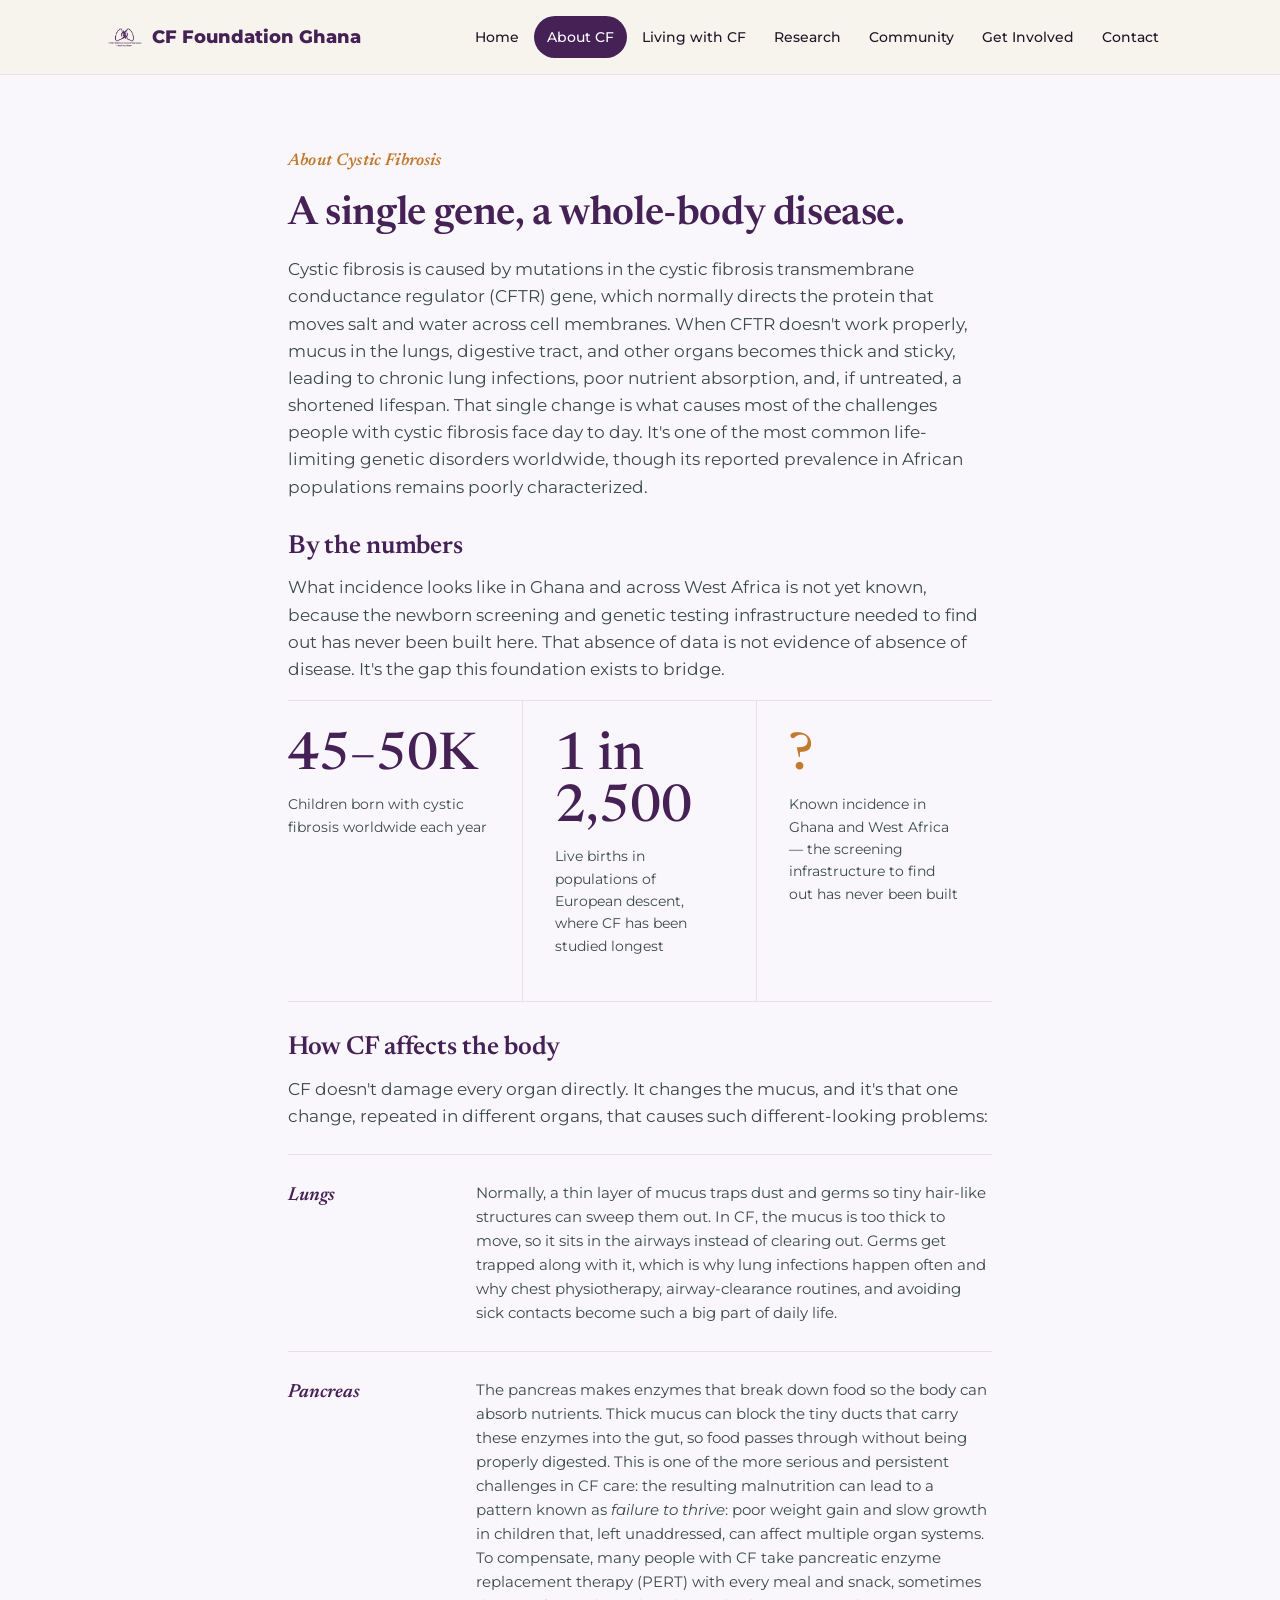
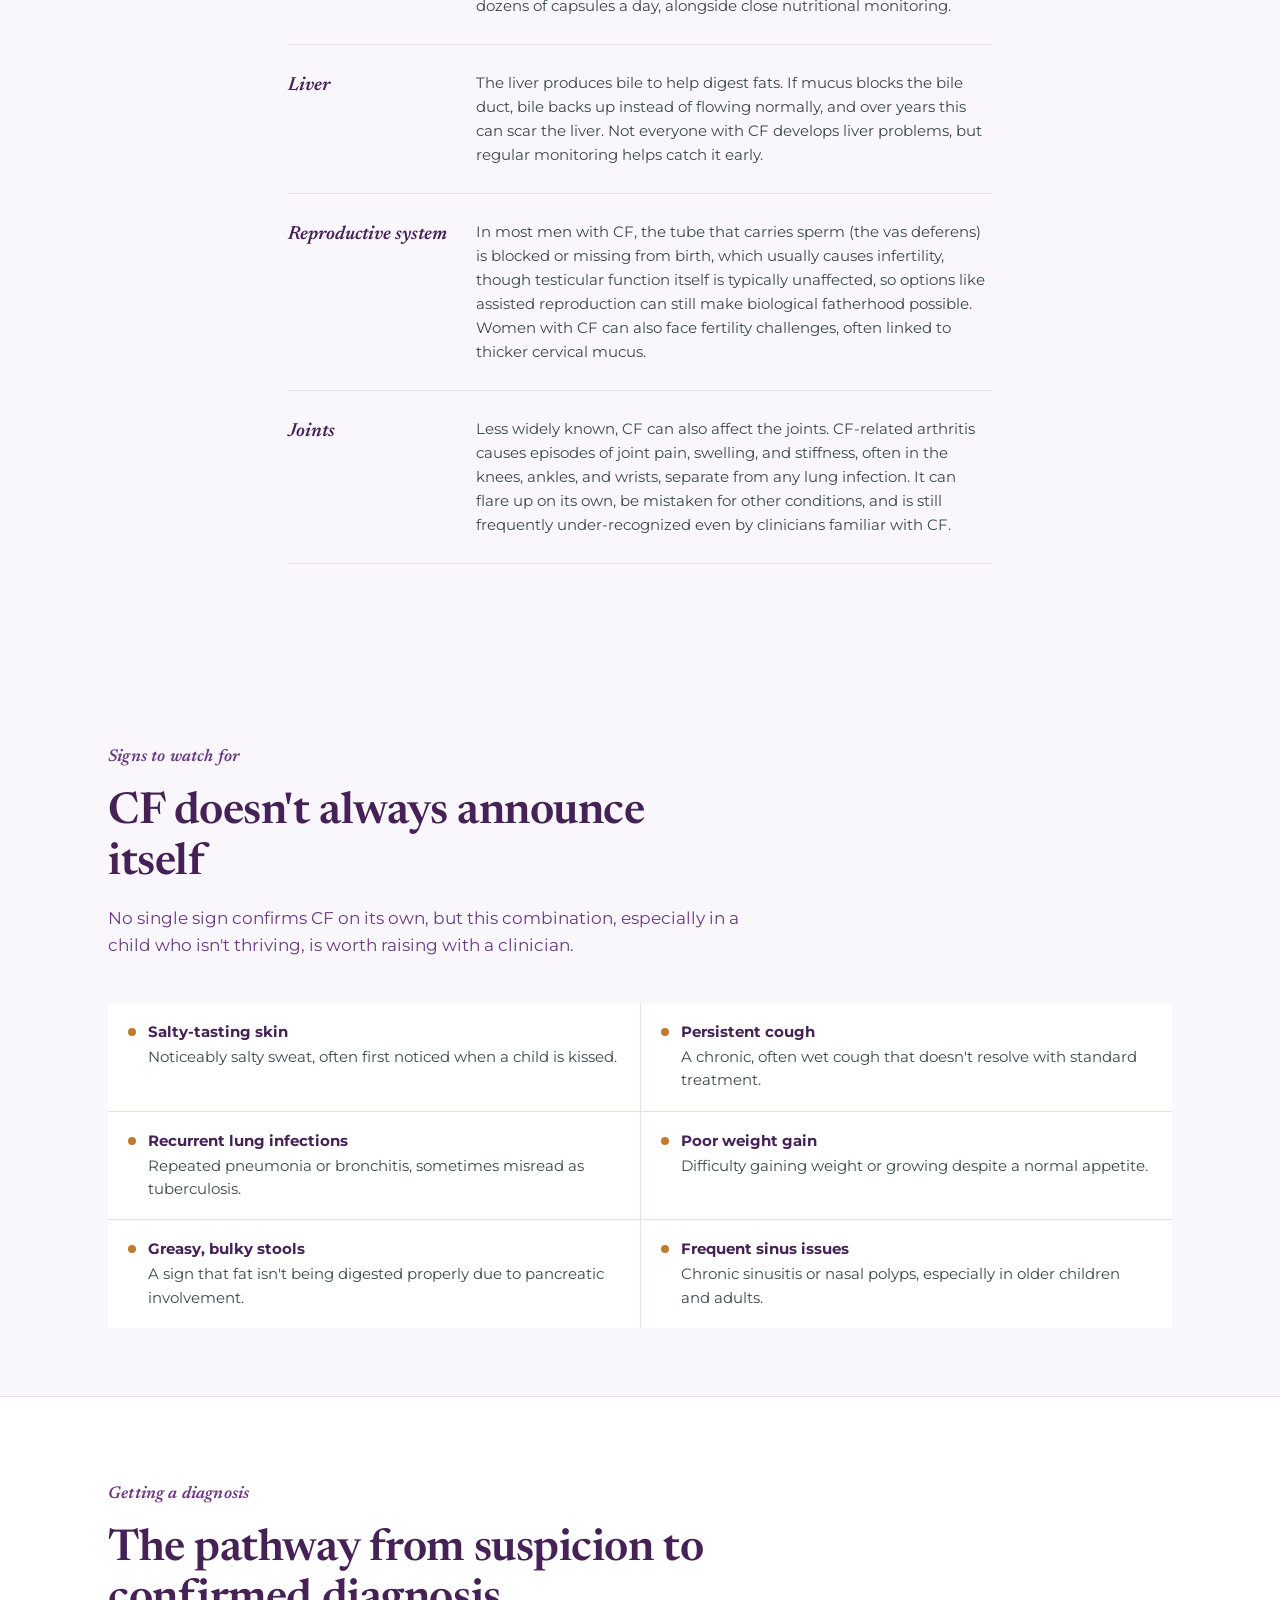
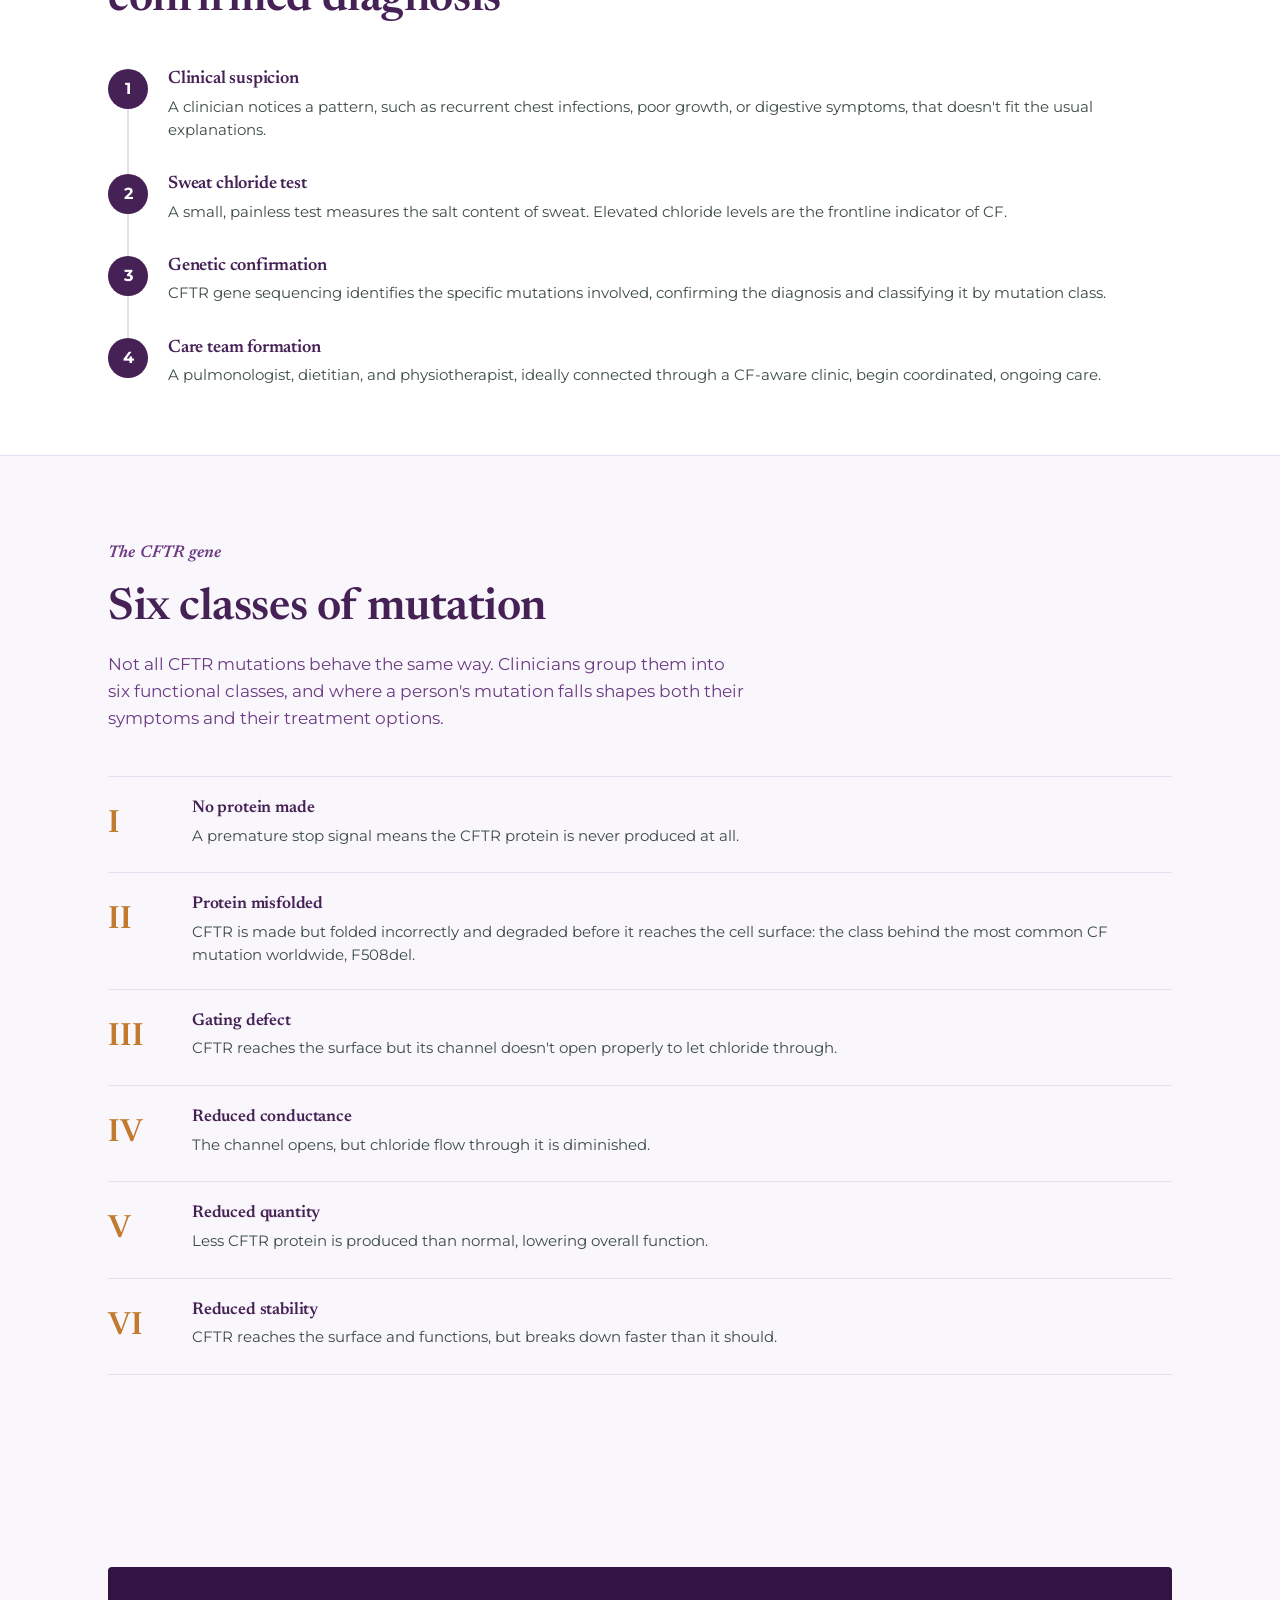
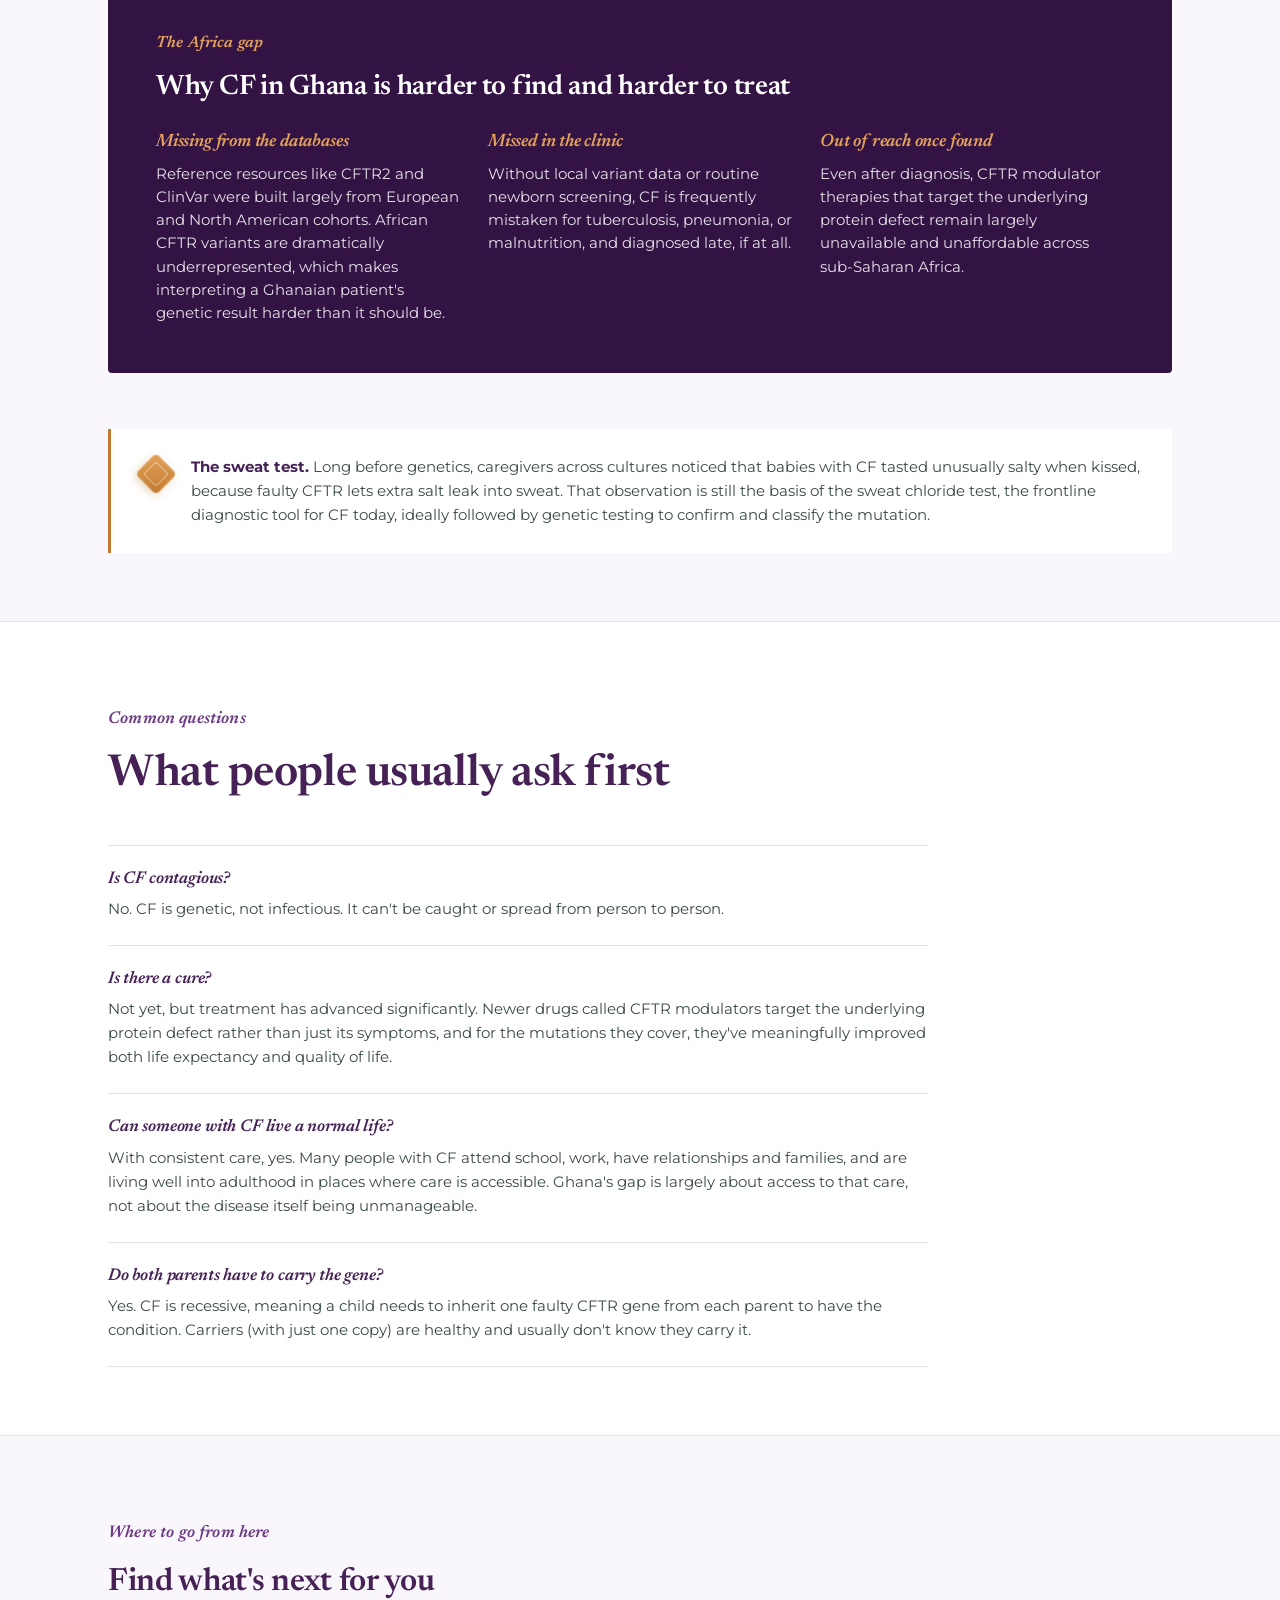
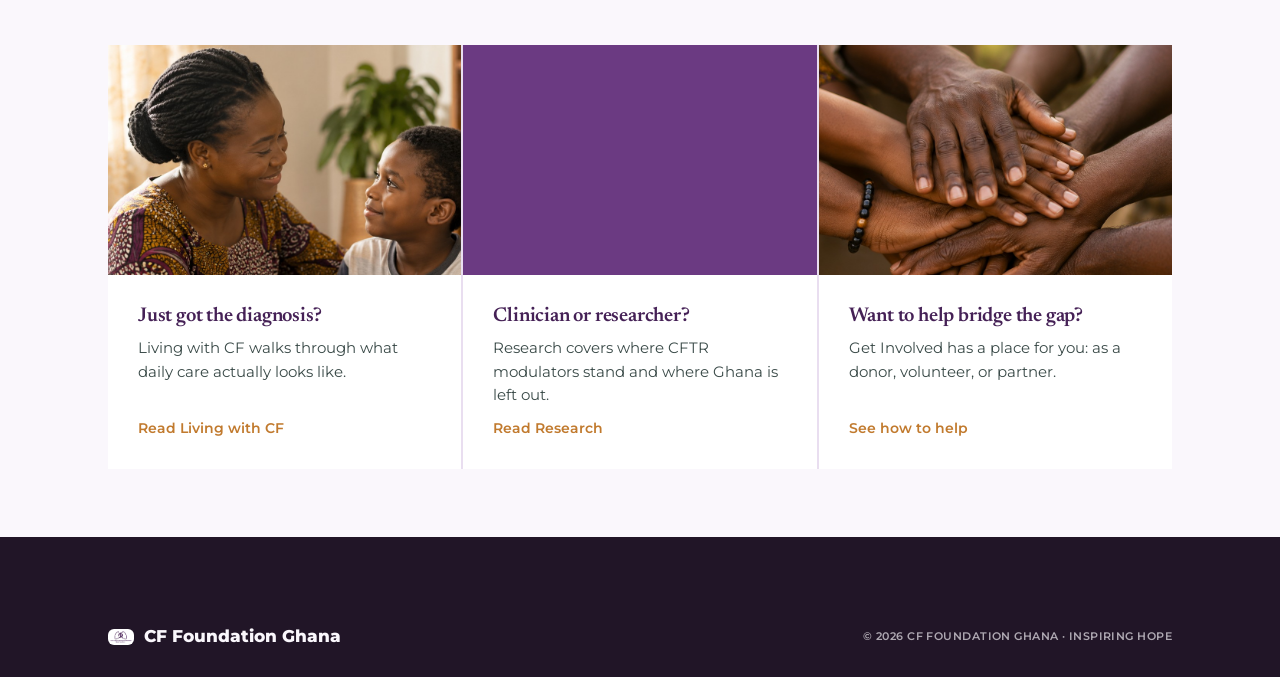
==== commit 9f480114: "Add files via upload" ====
--- a/about-cf.html
+++ b/about-cf.html
@@ -16,7 +16,7 @@
 <meta name="twitter:image" content="logo.png">
 <link rel="preconnect" href="https://fonts.googleapis.com">
 <link rel="preconnect" href="https://fonts.gstatic.com" crossorigin>
-<link href="https://fonts.googleapis.com/css2?family=Montserrat:ital,wght@0,400;0,500;0,600;0,700;0,800;1,600&display=swap" rel="stylesheet">
+<link href="https://fonts.googleapis.com/css2?family=Newsreader:ital,wght@0,400;0,500;0,600;1,500;1,600&family=Montserrat:ital,wght@0,400;0,500;0,600;0,700;0,800;1,600&display=swap" rel="stylesheet">
 <link rel="stylesheet" href="styles.css">
 </head>
 <body>
@@ -47,18 +47,47 @@
       <p style="margin-top:18px; color:#3a4a48;">Cystic fibrosis is caused by mutations in the cystic fibrosis transmembrane conductance regulator (CFTR) gene, which normally directs the protein that moves salt and water across cell membranes. When CFTR doesn't work properly, mucus in the lungs, digestive tract, and other organs becomes thick and sticky, leading to chronic lung infections, poor nutrient absorption, and, if untreated, a shortened lifespan. That single change is what causes most of the challenges people with cystic fibrosis face day to day. It's one of the most common life-limiting genetic disorders worldwide, though its reported prevalence in African populations remains poorly characterized.</p>
 
       <h3 style="margin-top:32px; font-size:clamp(20px,2.5vw,26px);">By the numbers</h3>
-      <p style="margin-top:12px; color:#3a4a48;">Worldwide, an estimated 45,000–50,000 children are born with cystic fibrosis each year, and tens of millions of people carry a single CFTR mutation without symptoms. In populations of European descent, where CF has been studied longest, incidence is roughly 1 in 2,500–3,500 live births, one of the most common life-limiting genetic disorders in those populations. What incidence looks like in Ghana and across West Africa is not yet known, because the newborn screening and genetic testing infrastructure needed to find out has never been built here. That absence of data is not evidence of absence of disease. It's the gap this foundation exists to bridge.</p>
+      <p style="margin-top:12px; color:#3a4a48;">What incidence looks like in Ghana and across West Africa is not yet known, because the newborn screening and genetic testing infrastructure needed to find out has never been built here. That absence of data is not evidence of absence of disease. It's the gap this foundation exists to bridge.</p>
+      <div class="stat-row">
+        <div class="stat">
+          <div class="num">45–50K</div>
+          <p class="label">Children born with cystic fibrosis worldwide each year</p>
+        </div>
+        <div class="stat">
+          <div class="num">1 in 2,500</div>
+          <p class="label">Live births in populations of European descent, where CF has been studied longest</p>
+        </div>
+        <div class="stat unknown">
+          <div class="num">?</div>
+          <p class="label">Known incidence in Ghana and West Africa — the screening infrastructure to find out has never been built</p>
+        </div>
+      </div>
 
       <h3 style="margin-top:32px; font-size:clamp(20px,2.5vw,26px);">How CF affects the body</h3>
       <p style="margin-top:12px; color:#3a4a48;">CF doesn't damage every organ directly. It changes the mucus, and it's that one change, repeated in different organs, that causes such different-looking problems:</p>
 
-      <ul style="margin-top:18px; padding-left:0; list-style:none; display:flex; flex-direction:column; gap:18px;">
-        <li style="color:#3a4a48;"><strong>Lungs.</strong> Normally, a thin layer of mucus traps dust and germs so tiny hair-like structures can sweep them out. In CF, the mucus is too thick to move, so it sits in the airways instead of clearing out. Germs get trapped along with it, which is why lung infections happen often and why chest physiotherapy, airway-clearance routines, and avoiding sick contacts become such a big part of daily life.</li>
-        <li style="color:#3a4a48;"><strong>Pancreas.</strong> The pancreas makes enzymes that break down food so the body can absorb nutrients. Thick mucus can block the tiny ducts that carry these enzymes into the gut, so food passes through without being properly digested. This is one of the more serious and persistent challenges in CF care: the resulting malnutrition can lead to a pattern known as <em>failure to thrive</em>: poor weight gain and slow growth in children that, left unaddressed, can affect multiple organ systems. To compensate, many people with CF take pancreatic enzyme replacement therapy (PERT) with every meal and snack, sometimes dozens of capsules a day, alongside close nutritional monitoring.</li>
-        <li style="color:#3a4a48;"><strong>Liver.</strong> The liver produces bile to help digest fats. If mucus blocks the bile duct, bile backs up instead of flowing normally, and over years this can scar the liver. Not everyone with CF develops liver problems, but regular monitoring helps catch it early.</li>
-        <li style="color:#3a4a48;"><strong>Reproductive system.</strong> In most men with CF, the tube that carries sperm (the vas deferens) is blocked or missing from birth, which usually causes infertility, though testicular function itself is typically unaffected, so options like assisted reproduction can still make biological fatherhood possible. Women with CF can also face fertility challenges, often linked to thicker cervical mucus.</li>
-        <li style="color:#3a4a48;"><strong>Joints.</strong> Less widely known, CF can also affect the joints. CF-related arthritis causes episodes of joint pain, swelling, and stiffness, often in the knees, ankles, and wrists, separate from any lung infection. It can flare up on its own, be mistaken for other conditions, and is still frequently under-recognized even by clinicians familiar with CF.</li>
-      </ul>
+      <div class="organ-list">
+        <div class="organ-item">
+          <p class="oname">Lungs</p>
+          <p>Normally, a thin layer of mucus traps dust and germs so tiny hair-like structures can sweep them out. In CF, the mucus is too thick to move, so it sits in the airways instead of clearing out. Germs get trapped along with it, which is why lung infections happen often and why chest physiotherapy, airway-clearance routines, and avoiding sick contacts become such a big part of daily life.</p>
+        </div>
+        <div class="organ-item">
+          <p class="oname">Pancreas</p>
+          <p>The pancreas makes enzymes that break down food so the body can absorb nutrients. Thick mucus can block the tiny ducts that carry these enzymes into the gut, so food passes through without being properly digested. This is one of the more serious and persistent challenges in CF care: the resulting malnutrition can lead to a pattern known as <em>failure to thrive</em>: poor weight gain and slow growth in children that, left unaddressed, can affect multiple organ systems. To compensate, many people with CF take pancreatic enzyme replacement therapy (PERT) with every meal and snack, sometimes dozens of capsules a day, alongside close nutritional monitoring.</p>
+        </div>
+        <div class="organ-item">
+          <p class="oname">Liver</p>
+          <p>The liver produces bile to help digest fats. If mucus blocks the bile duct, bile backs up instead of flowing normally, and over years this can scar the liver. Not everyone with CF develops liver problems, but regular monitoring helps catch it early.</p>
+        </div>
+        <div class="organ-item">
+          <p class="oname">Reproductive system</p>
+          <p>In most men with CF, the tube that carries sperm (the vas deferens) is blocked or missing from birth, which usually causes infertility, though testicular function itself is typically unaffected, so options like assisted reproduction can still make biological fatherhood possible. Women with CF can also face fertility challenges, often linked to thicker cervical mucus.</p>
+        </div>
+        <div class="organ-item">
+          <p class="oname">Joints</p>
+          <p>Less widely known, CF can also affect the joints. CF-related arthritis causes episodes of joint pain, swelling, and stiffness, often in the knees, ankles, and wrists, separate from any lung infection. It can flare up on its own, be mistaken for other conditions, and is still frequently under-recognized even by clinicians familiar with CF.</p>
+        </div>
+      </div>
     </div>
   </section>
 
@@ -177,12 +206,12 @@
         <p class="eyebrow">Common questions</p>
         <h2>What people usually ask first</h2>
       </div>
-      <ul style="margin-top:8px; padding-left:0; list-style:none; display:flex; flex-direction:column; gap:18px; max-width:760px;">
-        <li style="color:#3a4a48;"><strong>Is CF contagious?</strong> No. CF is genetic, not infectious. It can't be caught or spread from person to person.</li>
-        <li style="color:#3a4a48;"><strong>Is there a cure?</strong> Not yet, but treatment has advanced significantly. Newer drugs called CFTR modulators target the underlying protein defect rather than just its symptoms, and for the mutations they cover, they've meaningfully improved both life expectancy and quality of life.</li>
-        <li style="color:#3a4a48;"><strong>Can someone with CF live a normal life?</strong> With consistent care, yes. Many people with CF attend school, work, have relationships and families, and are living well into adulthood in places where care is accessible. Ghana's gap is largely about access to that care, not about the disease itself being unmanageable.</li>
-        <li style="color:#3a4a48;"><strong>Do both parents have to carry the gene?</strong> Yes. CF is recessive, meaning a child needs to inherit one faulty CFTR gene from each parent to have the condition. Carriers (with just one copy) are healthy and usually don't know they carry it.</li>
-      </ul>
+      <div class="faq-list">
+        <div class="faq-item"><h3>Is CF contagious?</h3><p>No. CF is genetic, not infectious. It can't be caught or spread from person to person.</p></div>
+        <div class="faq-item"><h3>Is there a cure?</h3><p>Not yet, but treatment has advanced significantly. Newer drugs called CFTR modulators target the underlying protein defect rather than just its symptoms, and for the mutations they cover, they've meaningfully improved both life expectancy and quality of life.</p></div>
+        <div class="faq-item"><h3>Can someone with CF live a normal life?</h3><p>With consistent care, yes. Many people with CF attend school, work, have relationships and families, and are living well into adulthood in places where care is accessible. Ghana's gap is largely about access to that care, not about the disease itself being unmanageable.</p></div>
+        <div class="faq-item"><h3>Do both parents have to carry the gene?</h3><p>Yes. CF is recessive, meaning a child needs to inherit one faulty CFTR gene from each parent to have the condition. Carriers (with just one copy) are healthy and usually don't know they carry it.</p></div>
+      </div>
     </div>
   </section>
 
@@ -198,15 +227,15 @@
           <div class="ibody">
             <h3>Just got the diagnosis?</h3>
             <p>Living with CF walks through what daily care actually looks like.</p>
-            <a href="living-with-cf.html">Read Living with CF →</a>
+            <a href="living-with-cf.html">Read Living with CF</a>
           </div>
         </div>
         <div class="imgcard">
-          <div class="ihead alt has-photo"><img src="clinician-researcher.jpg" alt="A researcher looking through a microscope beside a genetic sequencing readout"></div>
+          <div class="ihead alt"></div>
           <div class="ibody">
             <h3>Clinician or researcher?</h3>
             <p>Research covers where CFTR modulators stand and where Ghana is left out.</p>
-            <a href="research.html">Read Research →</a>
+            <a href="research.html">Read Research</a>
           </div>
         </div>
         <div class="imgcard">
@@ -214,7 +243,7 @@
           <div class="ibody">
             <h3>Want to help bridge the gap?</h3>
             <p>Get Involved has a place for you: as a donor, volunteer, or partner.</p>
-            <a href="get-involved.html">See how to help →</a>
+            <a href="get-involved.html">See how to help</a>
           </div>
         </div>
       </div>
--- a/styles.css
+++ b/styles.css
@@ -133,6 +133,14 @@
     font-size:22px; margin-bottom:14px; letter-spacing:0; text-transform:none;
   }
   .band .card p{margin:0; color:var(--salt); opacity:.88; font-size:15px;}
+
+  .map-band{padding:48px 0;}
+  .map-band .map-frame{border-radius:18px; overflow:hidden; box-shadow:0 10px 30px rgba(69,33,86,.14);}
+  .map-band .map-frame img{width:100%; height:auto; display:block;}
+  .map-band .map-caption{margin-top:16px; text-align:center; font-size:14.5px; color:#3a4a48; max-width:640px; margin-left:auto; margin-right:auto;}
+
+  .diagram-frame{margin-top:32px; padding:32px 24px; background:var(--white); border:1px solid var(--salt-2); border-radius:18px; box-shadow:0 10px 26px rgba(69,33,86,.06);}
+  .diagram-frame img{width:100%; height:auto; display:block;}
 
   /* ---------- CONTENT BLOCKS ---------- */
   .grid-2{display:grid; grid-template-columns:1fr 1fr; gap:0; align-items:stretch;}
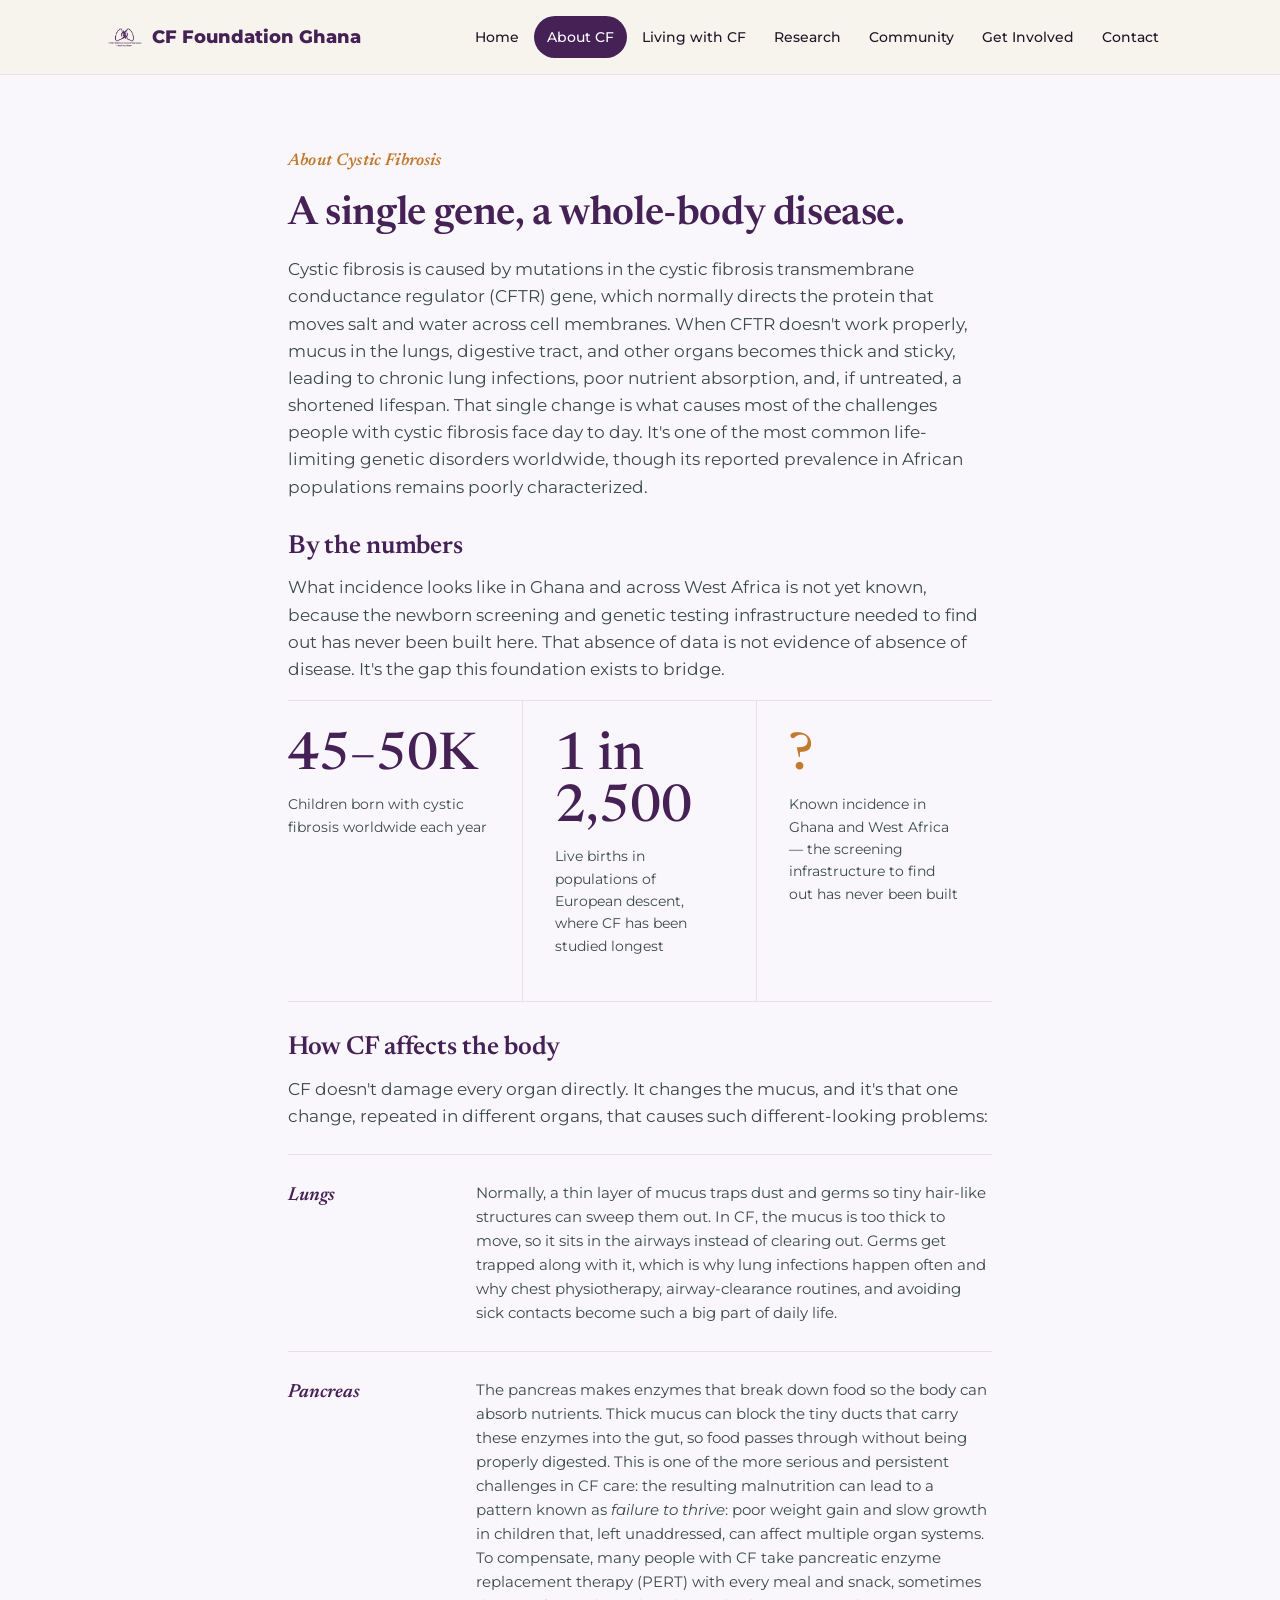
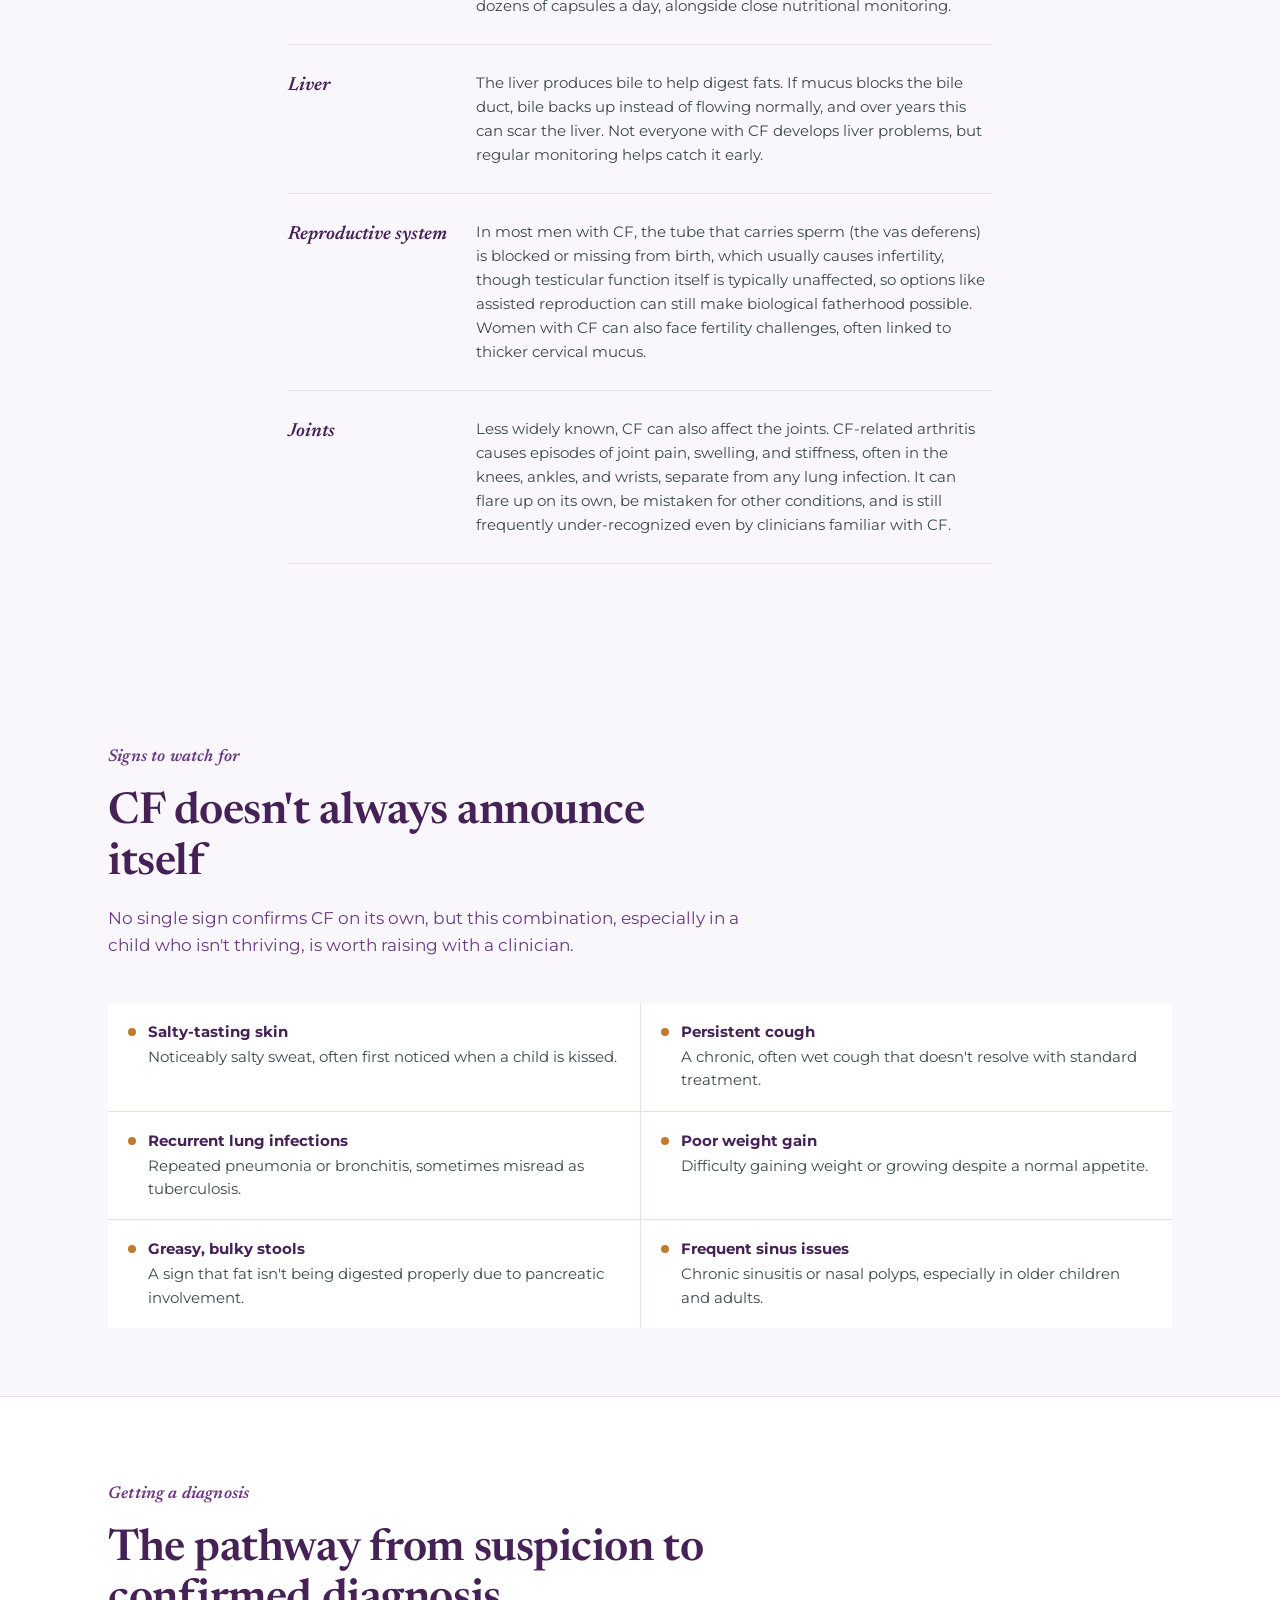
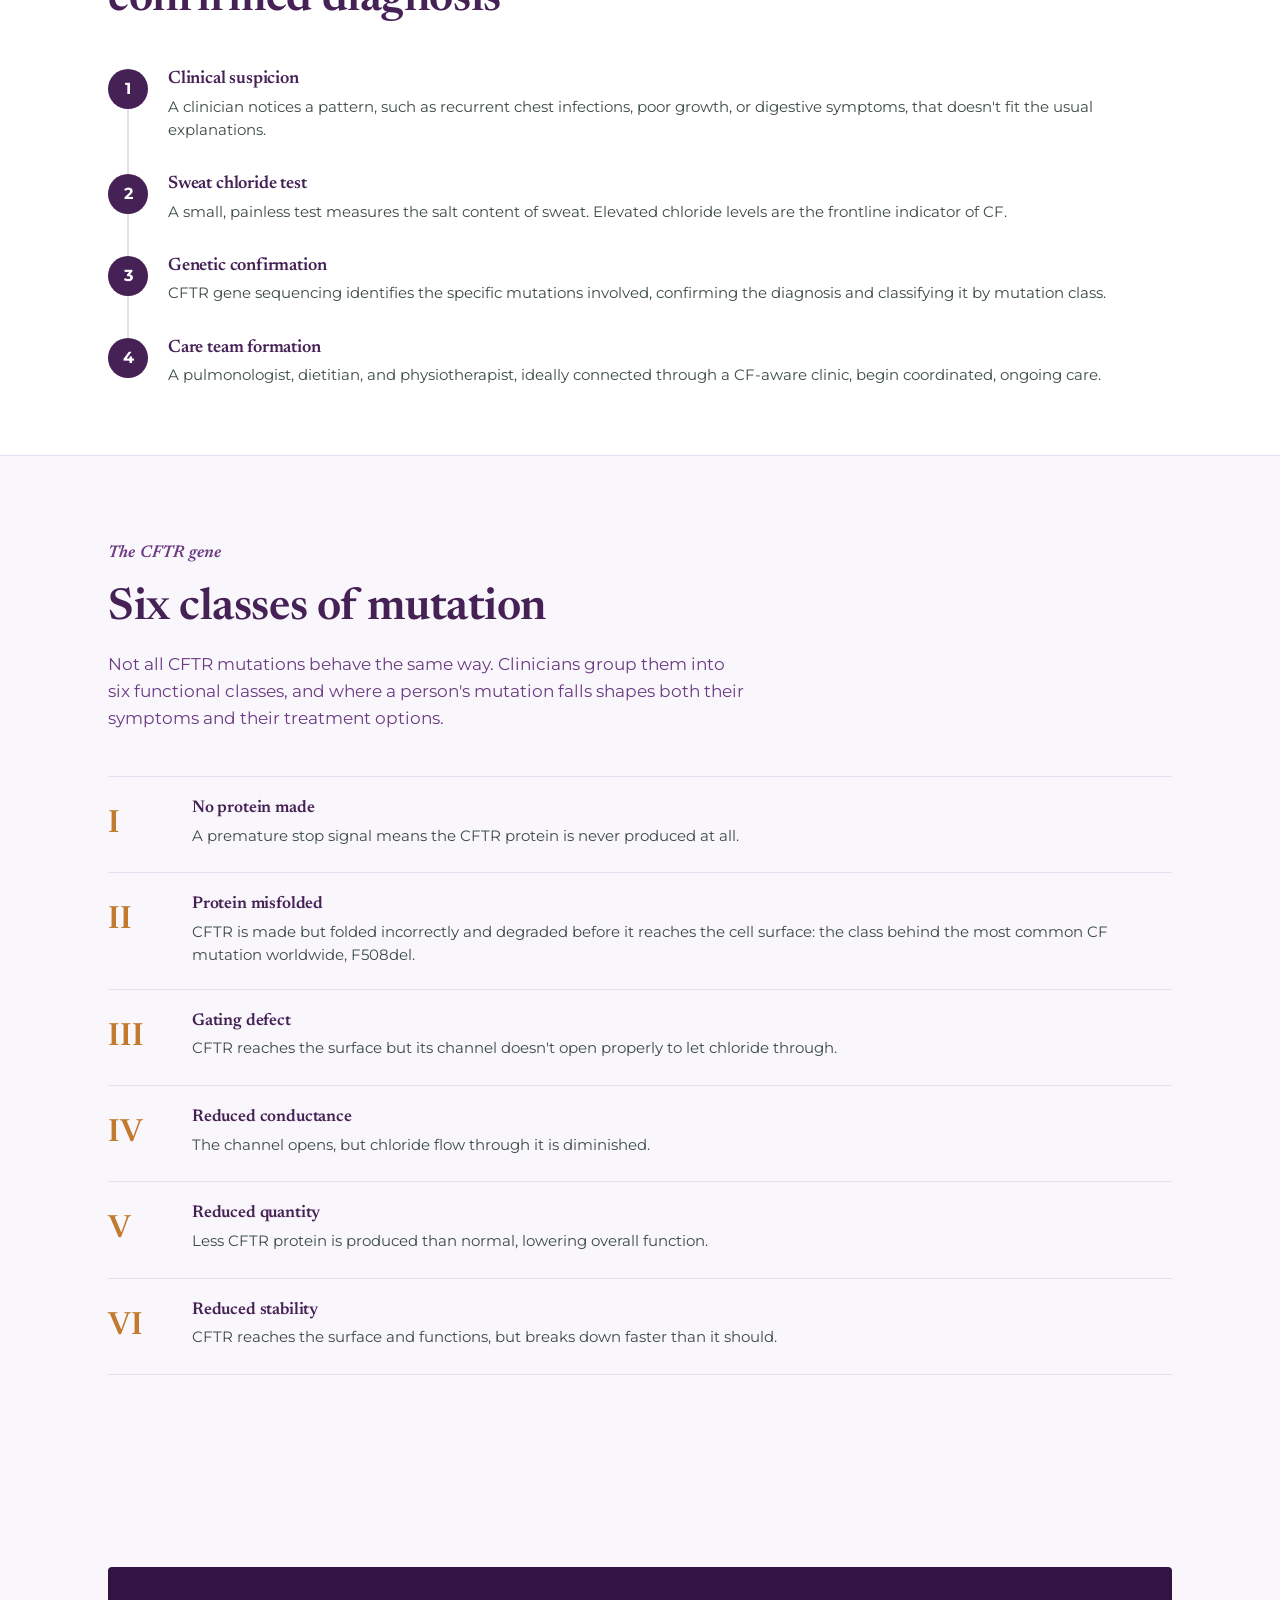
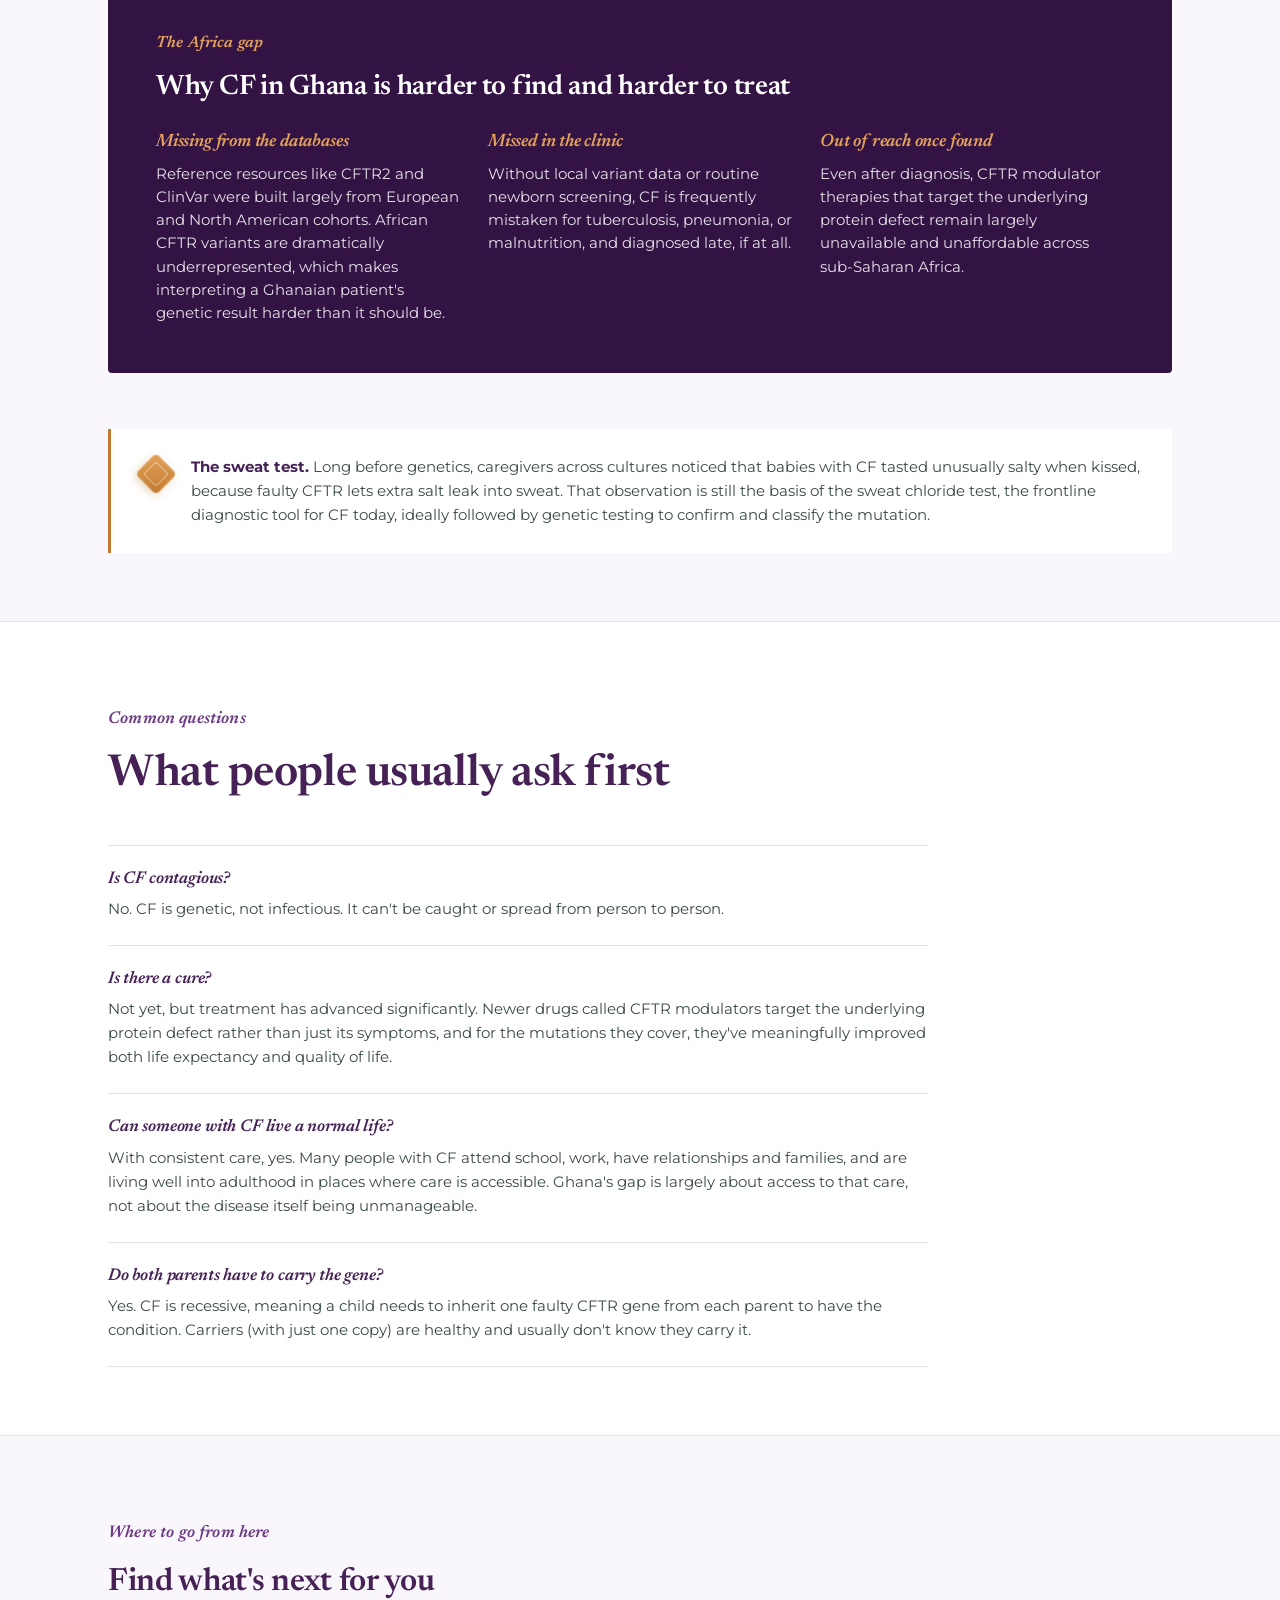
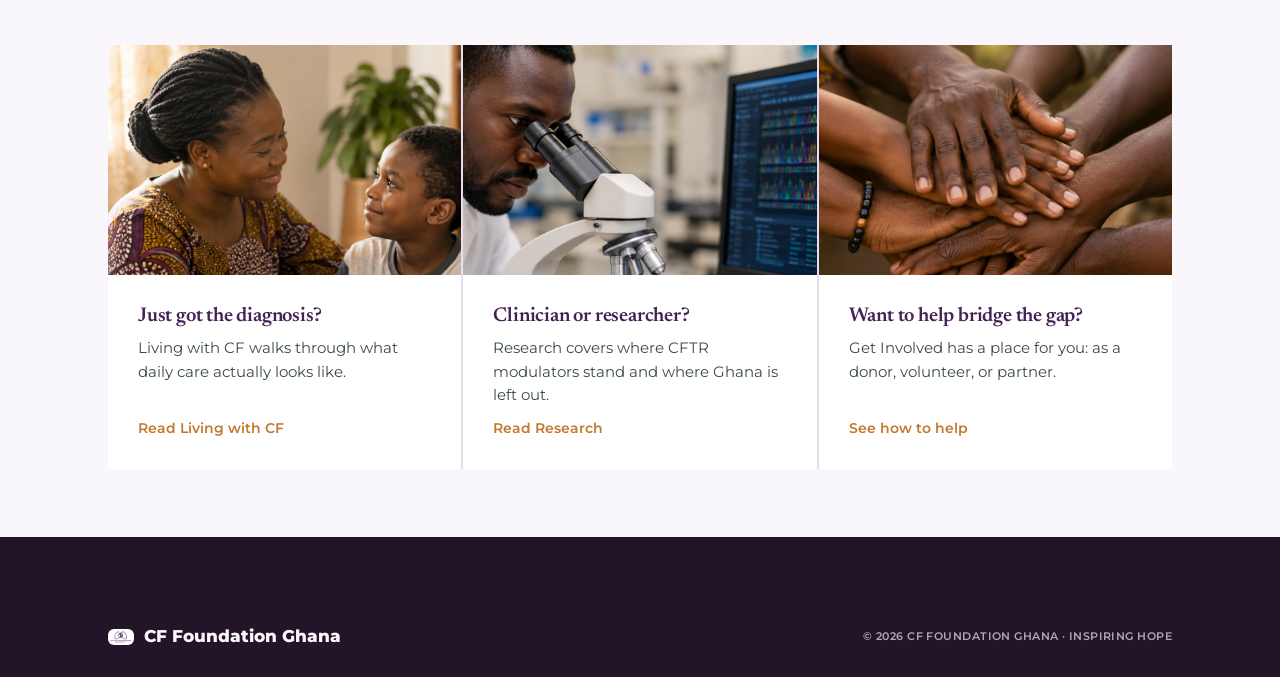
==== commit f9e64d40: "Add files via upload" ====
--- a/about-cf.html
+++ b/about-cf.html
@@ -231,7 +231,7 @@
           </div>
         </div>
         <div class="imgcard">
-          <div class="ihead alt"></div>
+          <div class="ihead alt has-photo"><img src="clinician-researcher.jpg" alt="A researcher looking through a microscope beside a genetic sequencing readout"></div>
           <div class="ibody">
             <h3>Clinician or researcher?</h3>
             <p>Research covers where CFTR modulators stand and where Ghana is left out.</p>
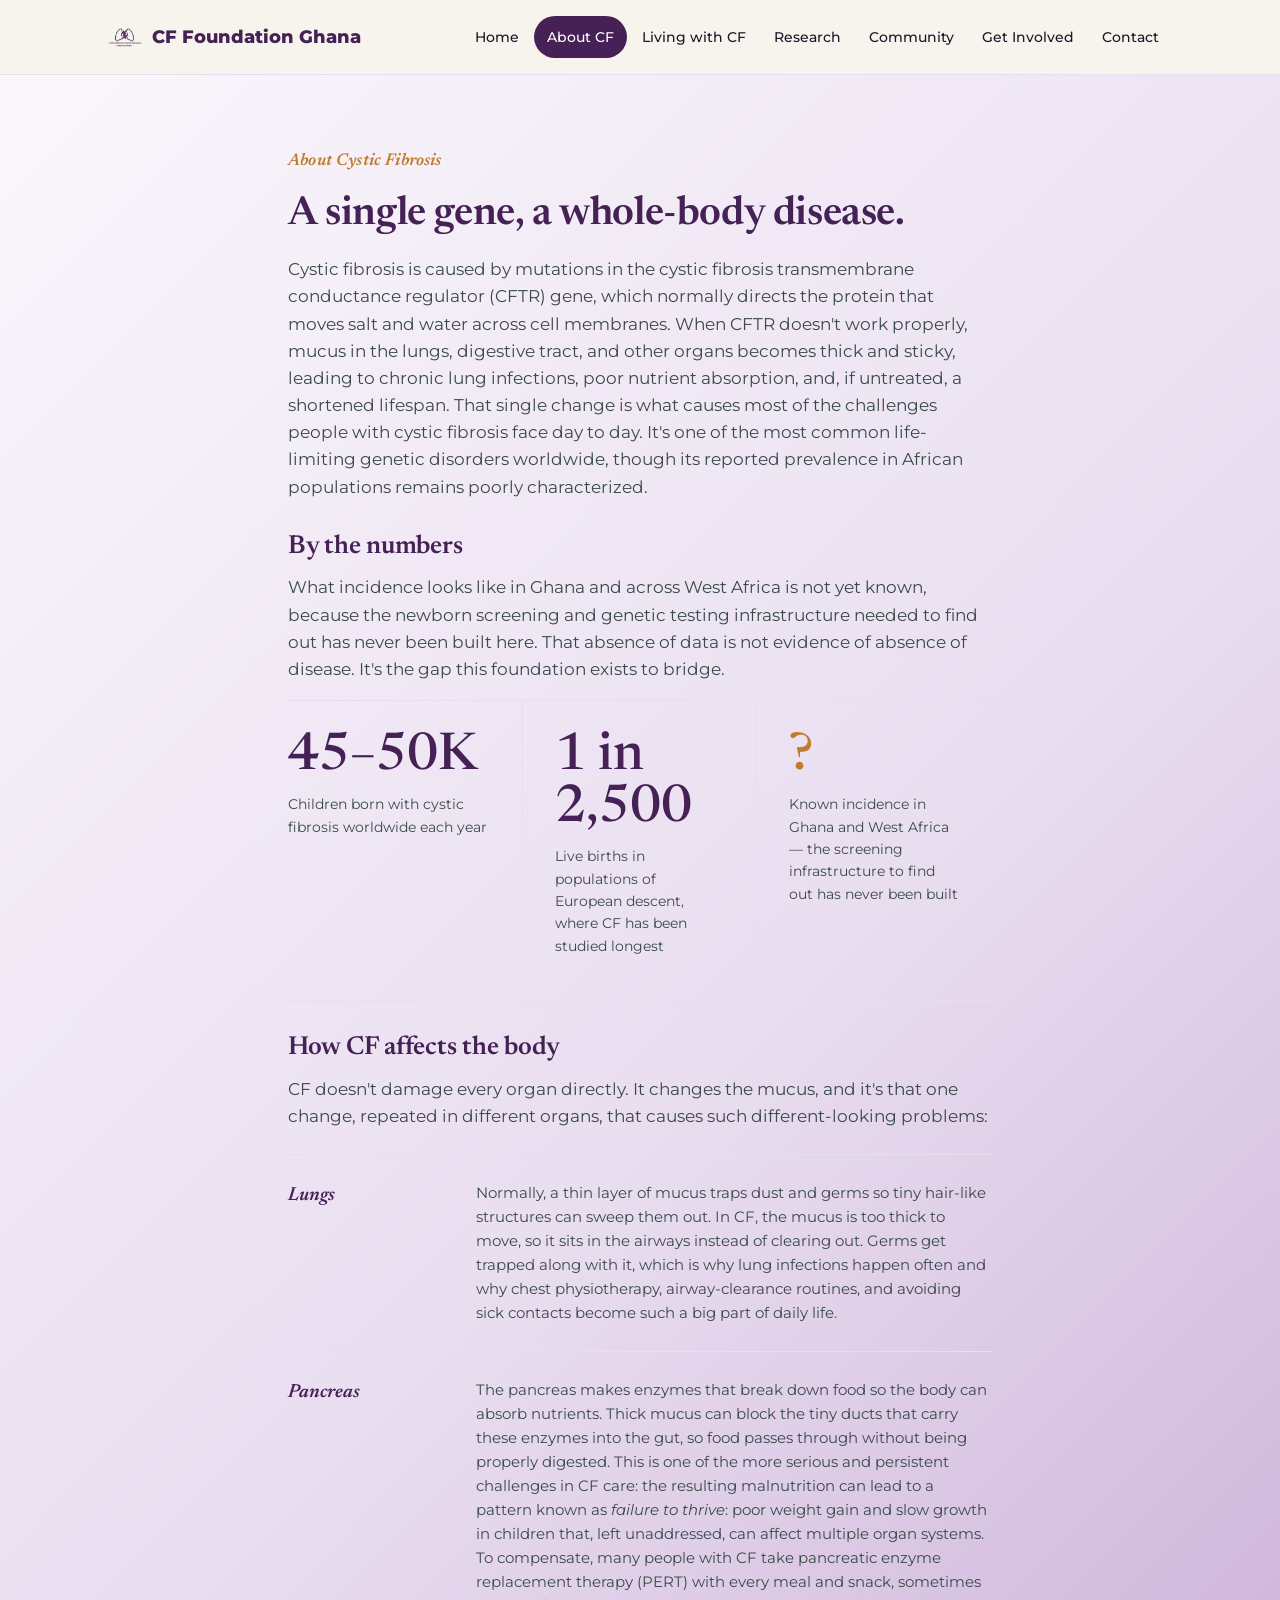
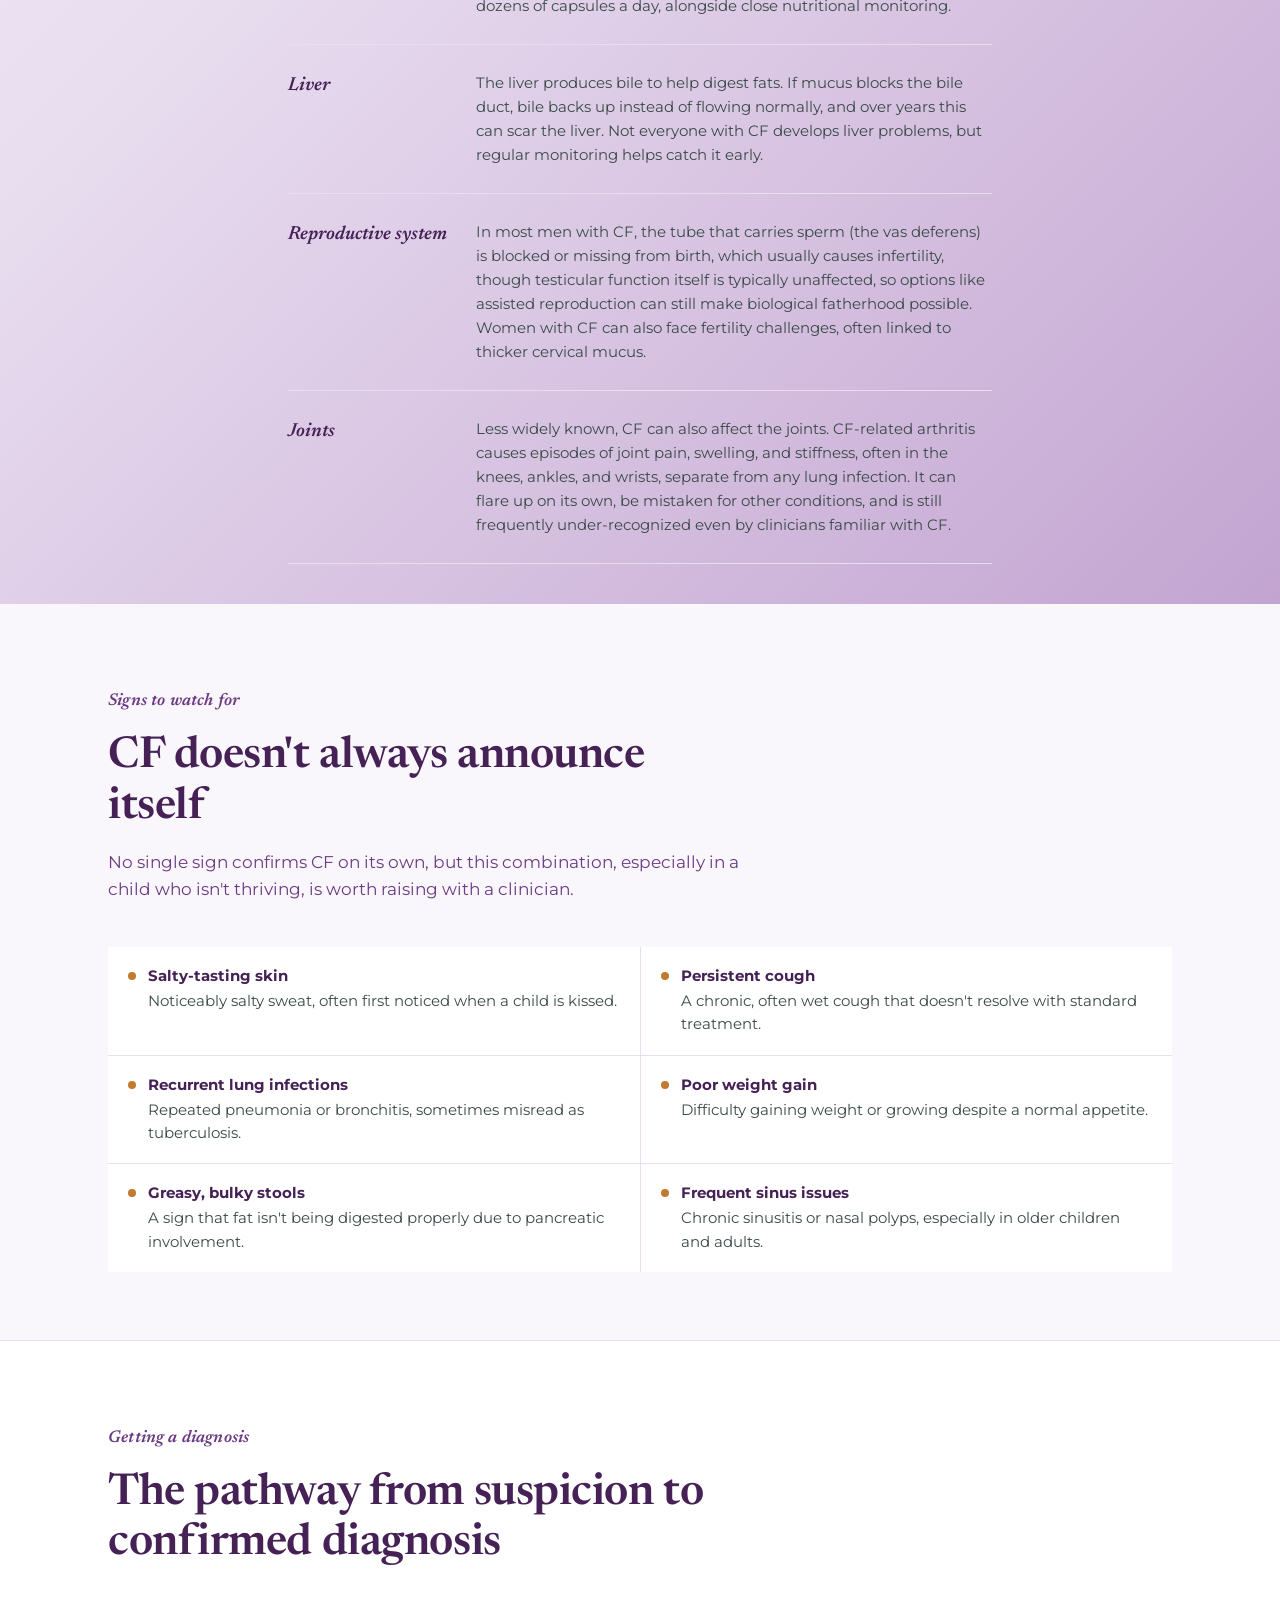
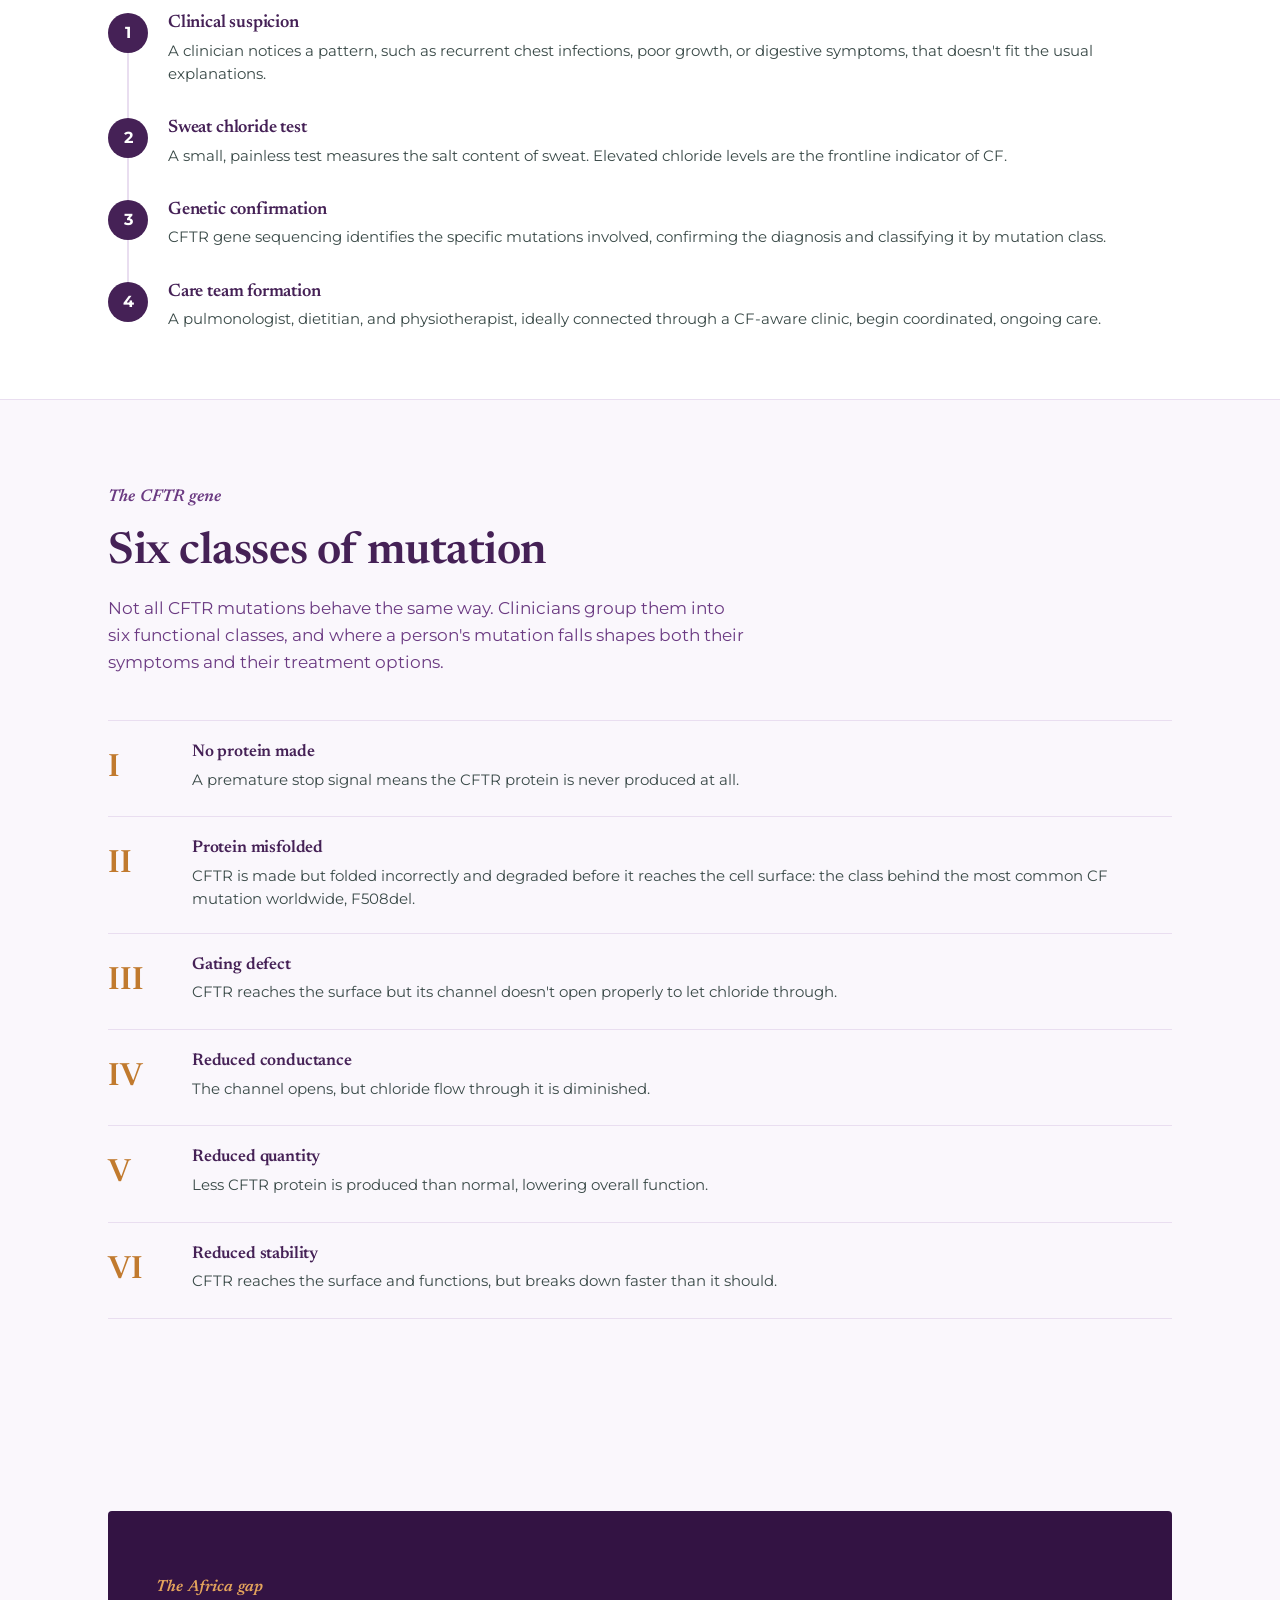
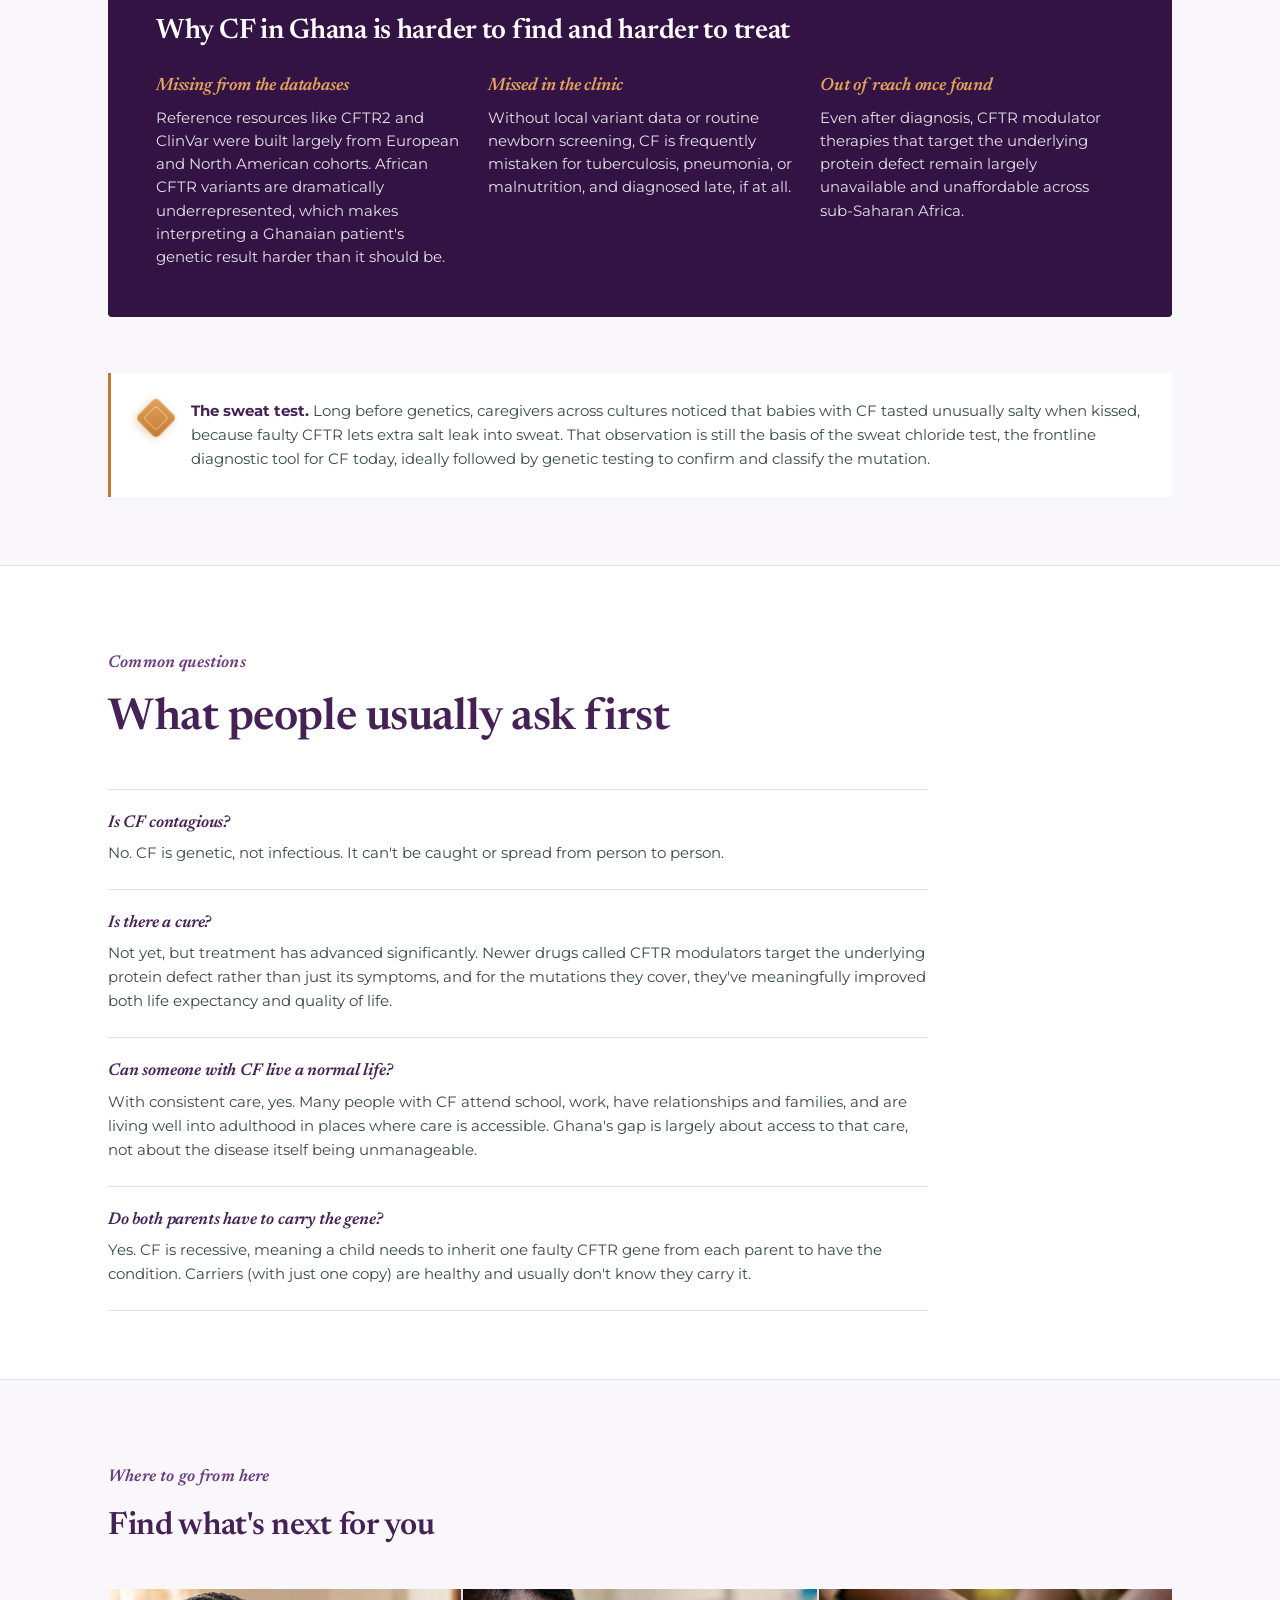
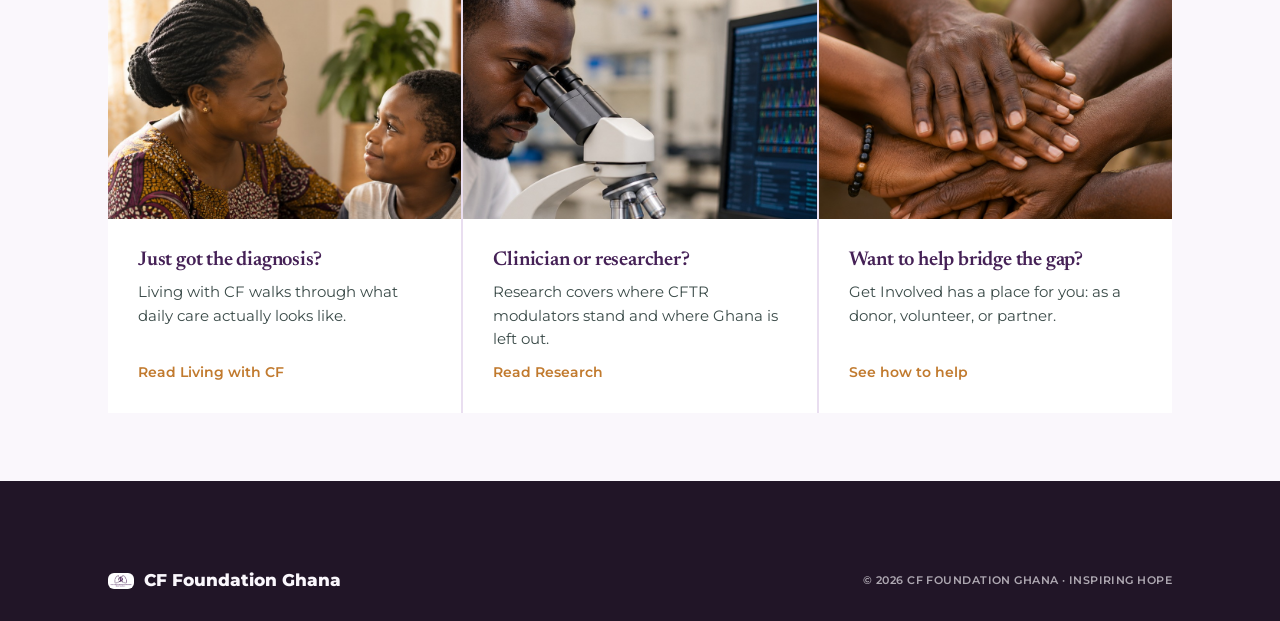
==== commit 2779bcf6: "Add files via upload" ====
--- a/about-cf.html
+++ b/about-cf.html
@@ -40,7 +40,7 @@
   </div>
 </header>
 <main>
-<section style="padding-top:56px;">
+<section class="hero-gradient">
     <div class="wrap intro-block">
       <p class="eyebrow">About Cystic Fibrosis</p>
       <h2 style="margin-top:10px; font-size:clamp(28px,4vw,40px);">A single gene, a whole-body disease.</h2>
--- a/styles.css
+++ b/styles.css
@@ -239,6 +239,32 @@
   .involve-card h3{font-size:22px;}
   .involve-card p{font-size:15px; color:#3a4a48; margin:0;}
   .involve-card .btn{align-self:flex-start; margin-top:6px;}
+  .icard-icon{
+    width:46px; height:46px; border-radius:50%;
+    background:var(--salt-2); color:var(--amber);
+    display:flex; align-items:center; justify-content:center;
+    flex:none; margin-bottom:2px;
+  }
+  .icard-icon svg{width:22px; height:22px;}
+
+  /* ---------- SOFT GRADIENT HERO (brand-color wash for page intros) ---------- */
+  .hero-gradient{
+    background:linear-gradient(135deg, var(--salt) 0%, var(--salt-2) 50%, var(--gold-light) 100%);
+    padding-top:56px; padding-bottom:40px;
+  }
+
+  /* ---------- DARK ACCENT PANEL (reuses the .band deep-2 treatment for other sections) ---------- */
+  .panel-dark{ background:var(--deep); color:var(--salt); }
+  .panel-dark .section-head h2{color:var(--white);}
+  .panel-dark .section-head .eyebrow{color:var(--amber-light);}
+  .panel-dark .section-head p{color:var(--salt); opacity:.85;}
+  .panel-dark .involve-grid{background:rgba(255,255,255,.1); border-color:rgba(255,255,255,.1);}
+  .panel-dark .involve-card{background:var(--deep);}
+  .panel-dark .involve-card h3{color:var(--amber-light);}
+  .panel-dark .involve-card p{color:var(--salt); opacity:.85;}
+  .panel-dark .icard-icon{background:rgba(255,255,255,.12); color:var(--amber-light);}
+  .panel-dark .btn-ghost{border-color:rgba(255,255,255,.5); color:var(--white);}
+  .panel-dark .btn-ghost:hover{background:rgba(255,255,255,.1);}
 
   /* ---------- CONTACT ---------- */
   .contact-grid{display:grid; grid-template-columns:1fr 1fr; gap:56px;}
@@ -253,9 +279,18 @@
   .field textarea{resize:vertical; min-height:120px;}
   .field input:focus, .field textarea:focus{border-color:var(--teal-light);}
   .form-status{font-size:14px; color:var(--teal); min-height:20px;}
-  .contact-info{display:flex; flex-direction:column; gap:26px;}
-  .info-row{display:flex; gap:14px;}
-  .info-row .dot{width:9px; height:9px; border-radius:50%; background:var(--amber); margin-top:8px; flex:none;}
+  .contact-info{
+    display:flex; flex-direction:column; gap:26px;
+    background:var(--deep); color:var(--salt); border-radius:4px; padding:36px;
+  }
+  .contact-info .info-row h3{color:var(--amber-light);}
+  .contact-info .info-row p{color:var(--salt); opacity:.9;}
+  .info-row{display:flex; gap:16px; align-items:flex-start;}
+  .info-row .irow-icon{
+    width:38px; height:38px; border-radius:50%; background:var(--amber); color:var(--white);
+    display:flex; align-items:center; justify-content:center; flex:none;
+  }
+  .info-row .irow-icon svg{width:18px; height:18px;}
   .info-row h3{font-size:15px; margin-bottom:4px; color:var(--deep); font-family:'Montserrat',sans-serif; font-weight:700;}
   .info-row p{margin:0; font-size:14.5px; color:#3a4a48;}
   .placeholder-tag{
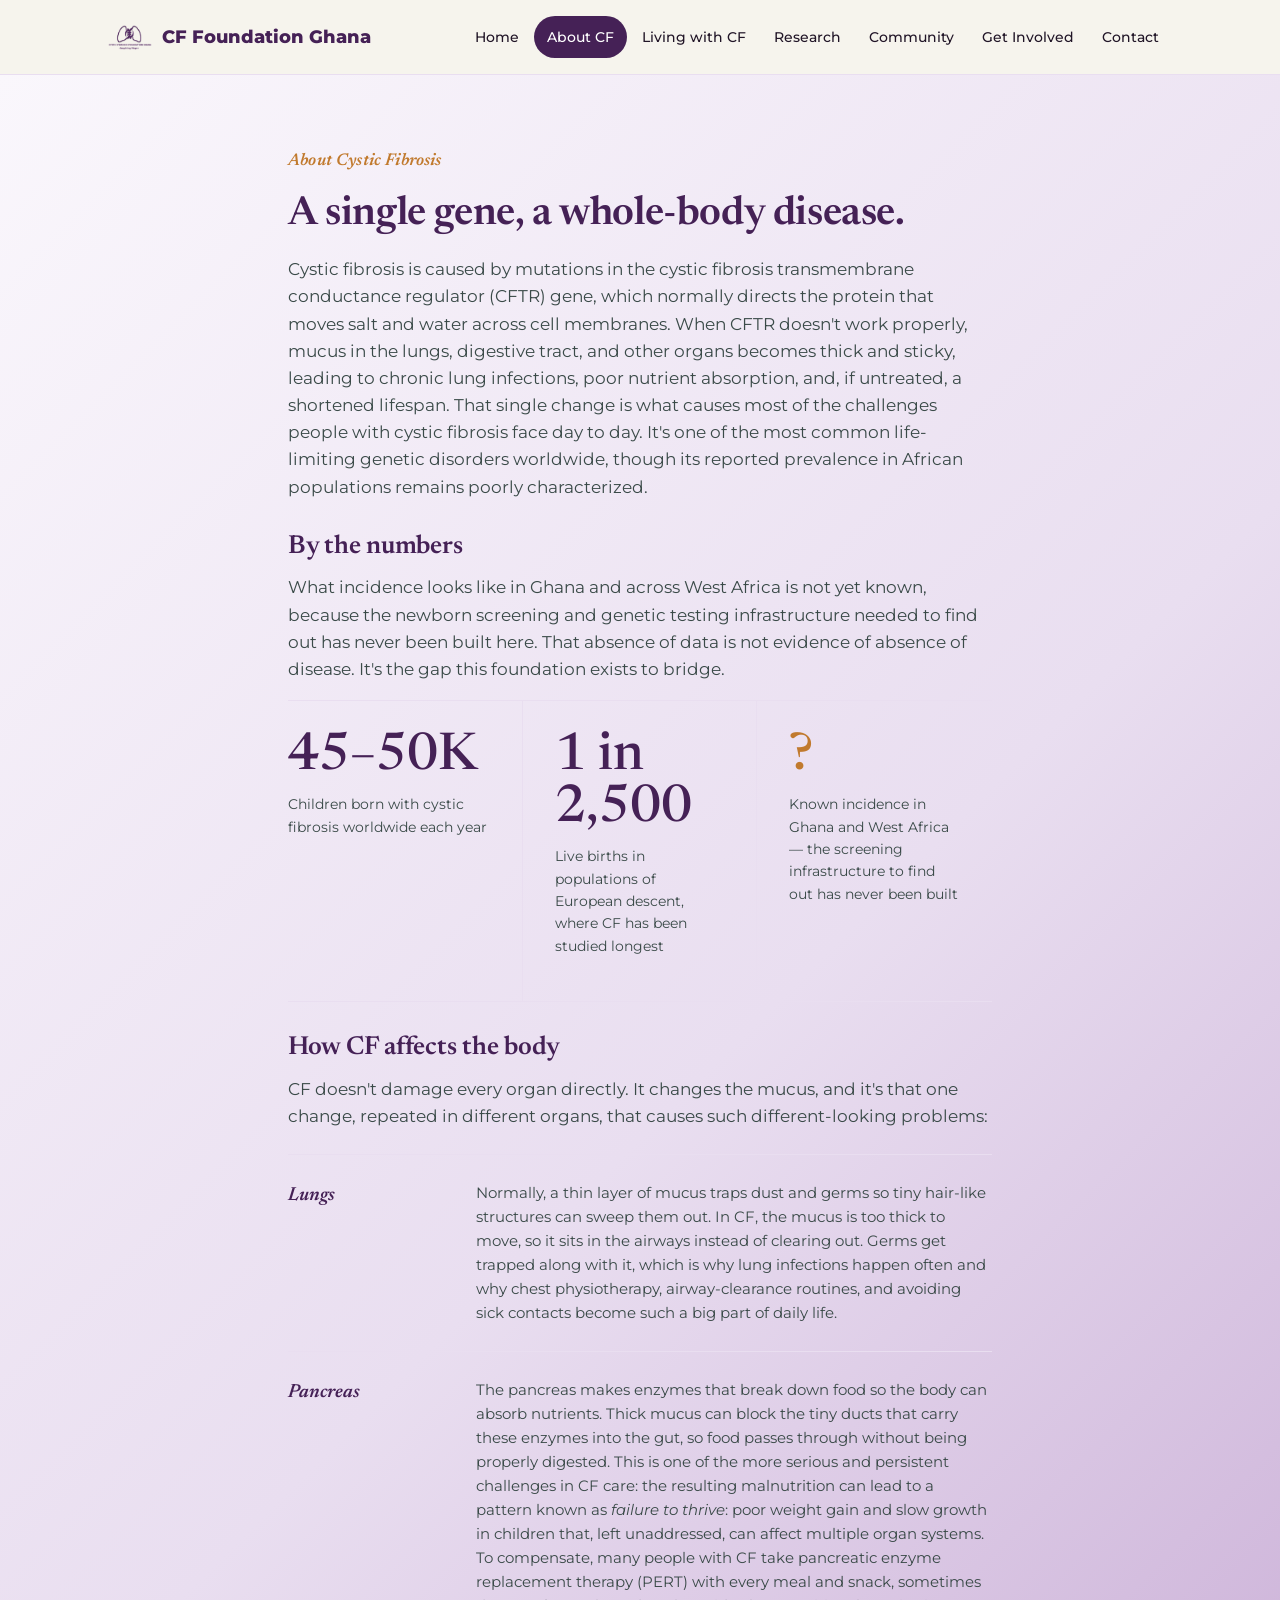
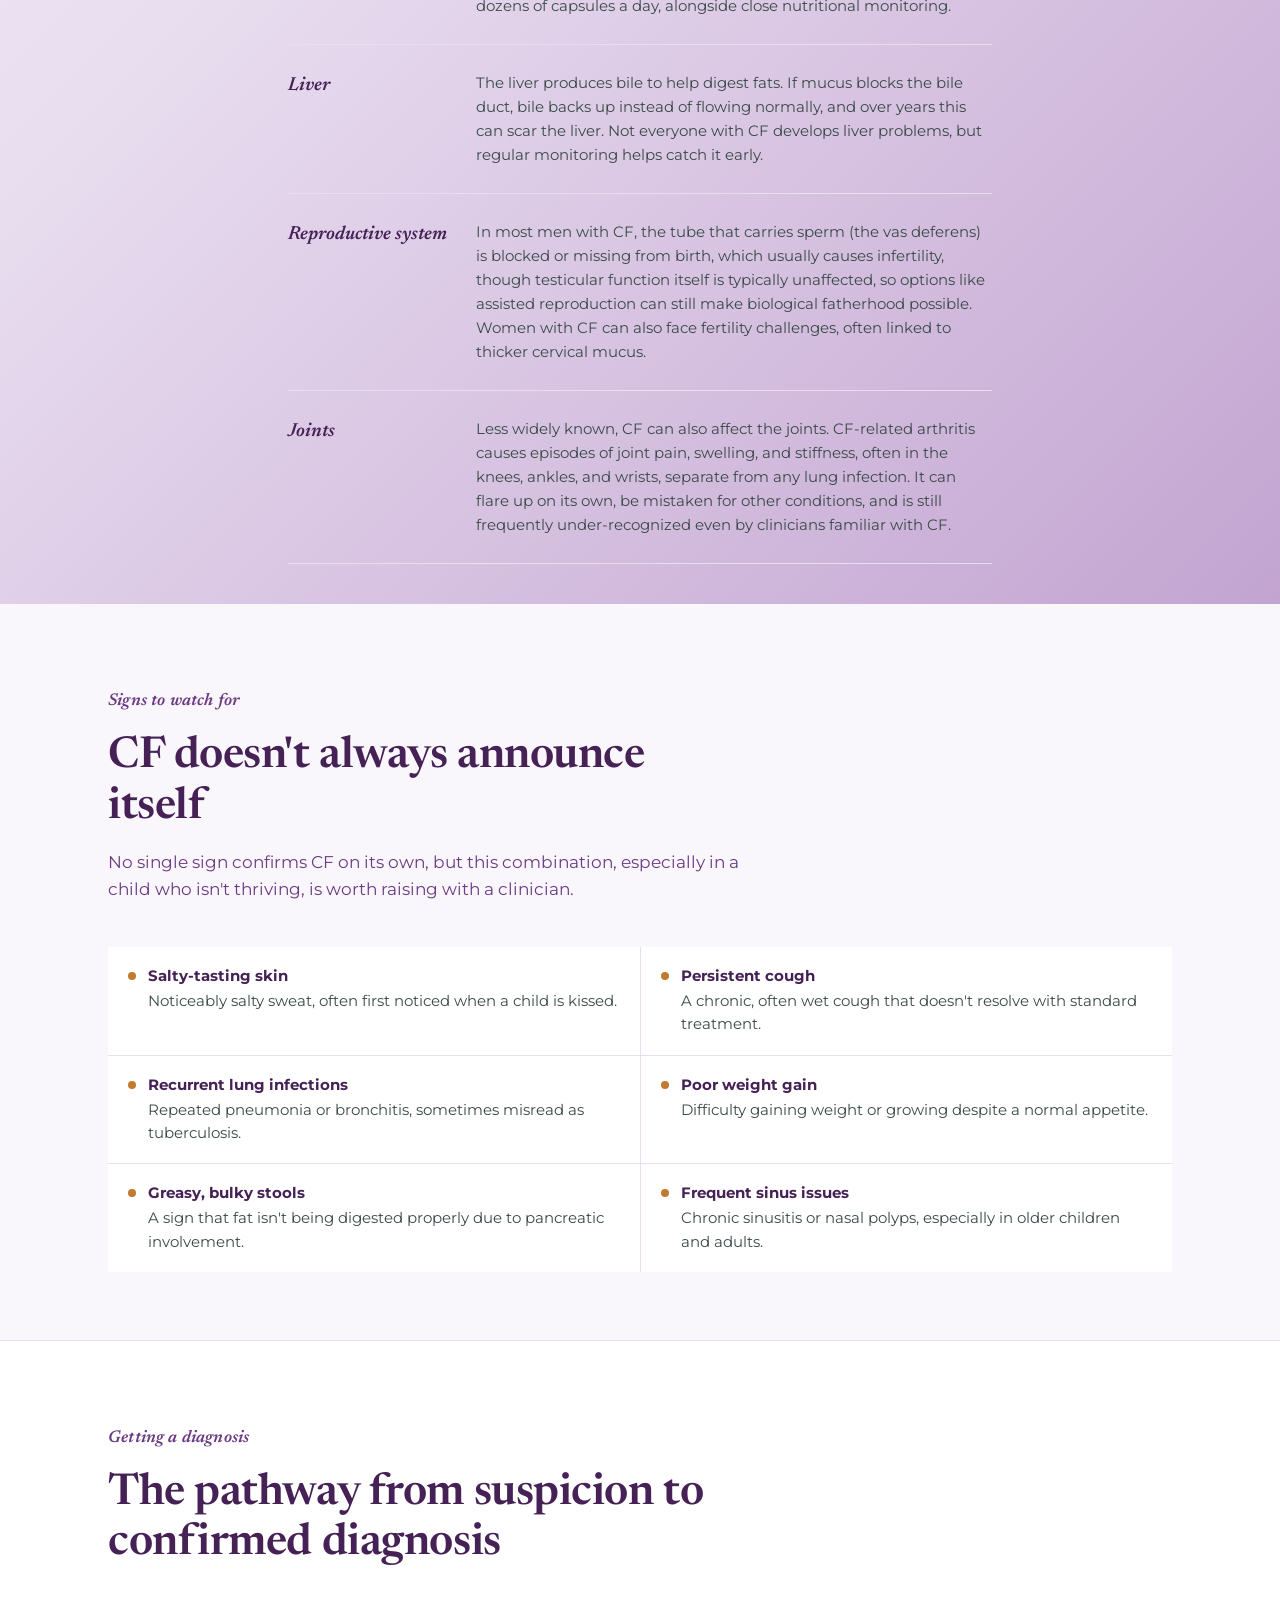
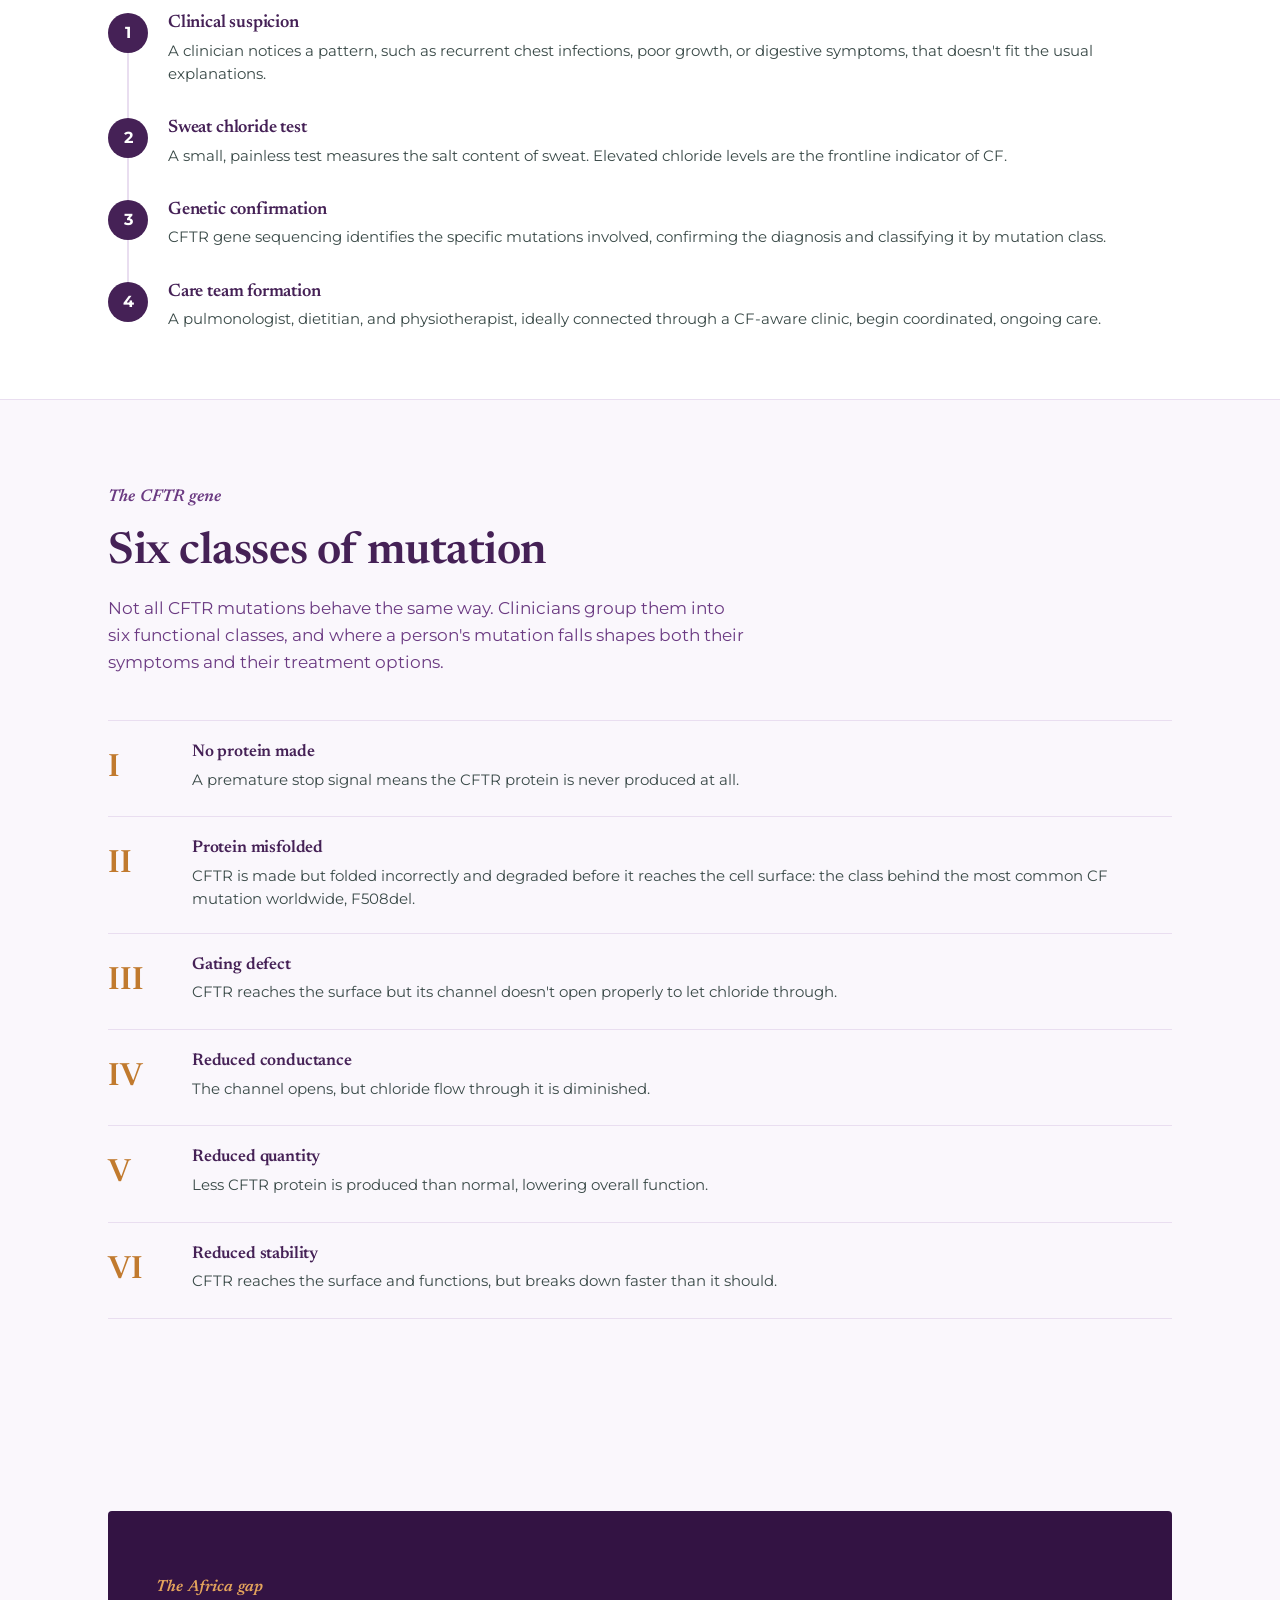
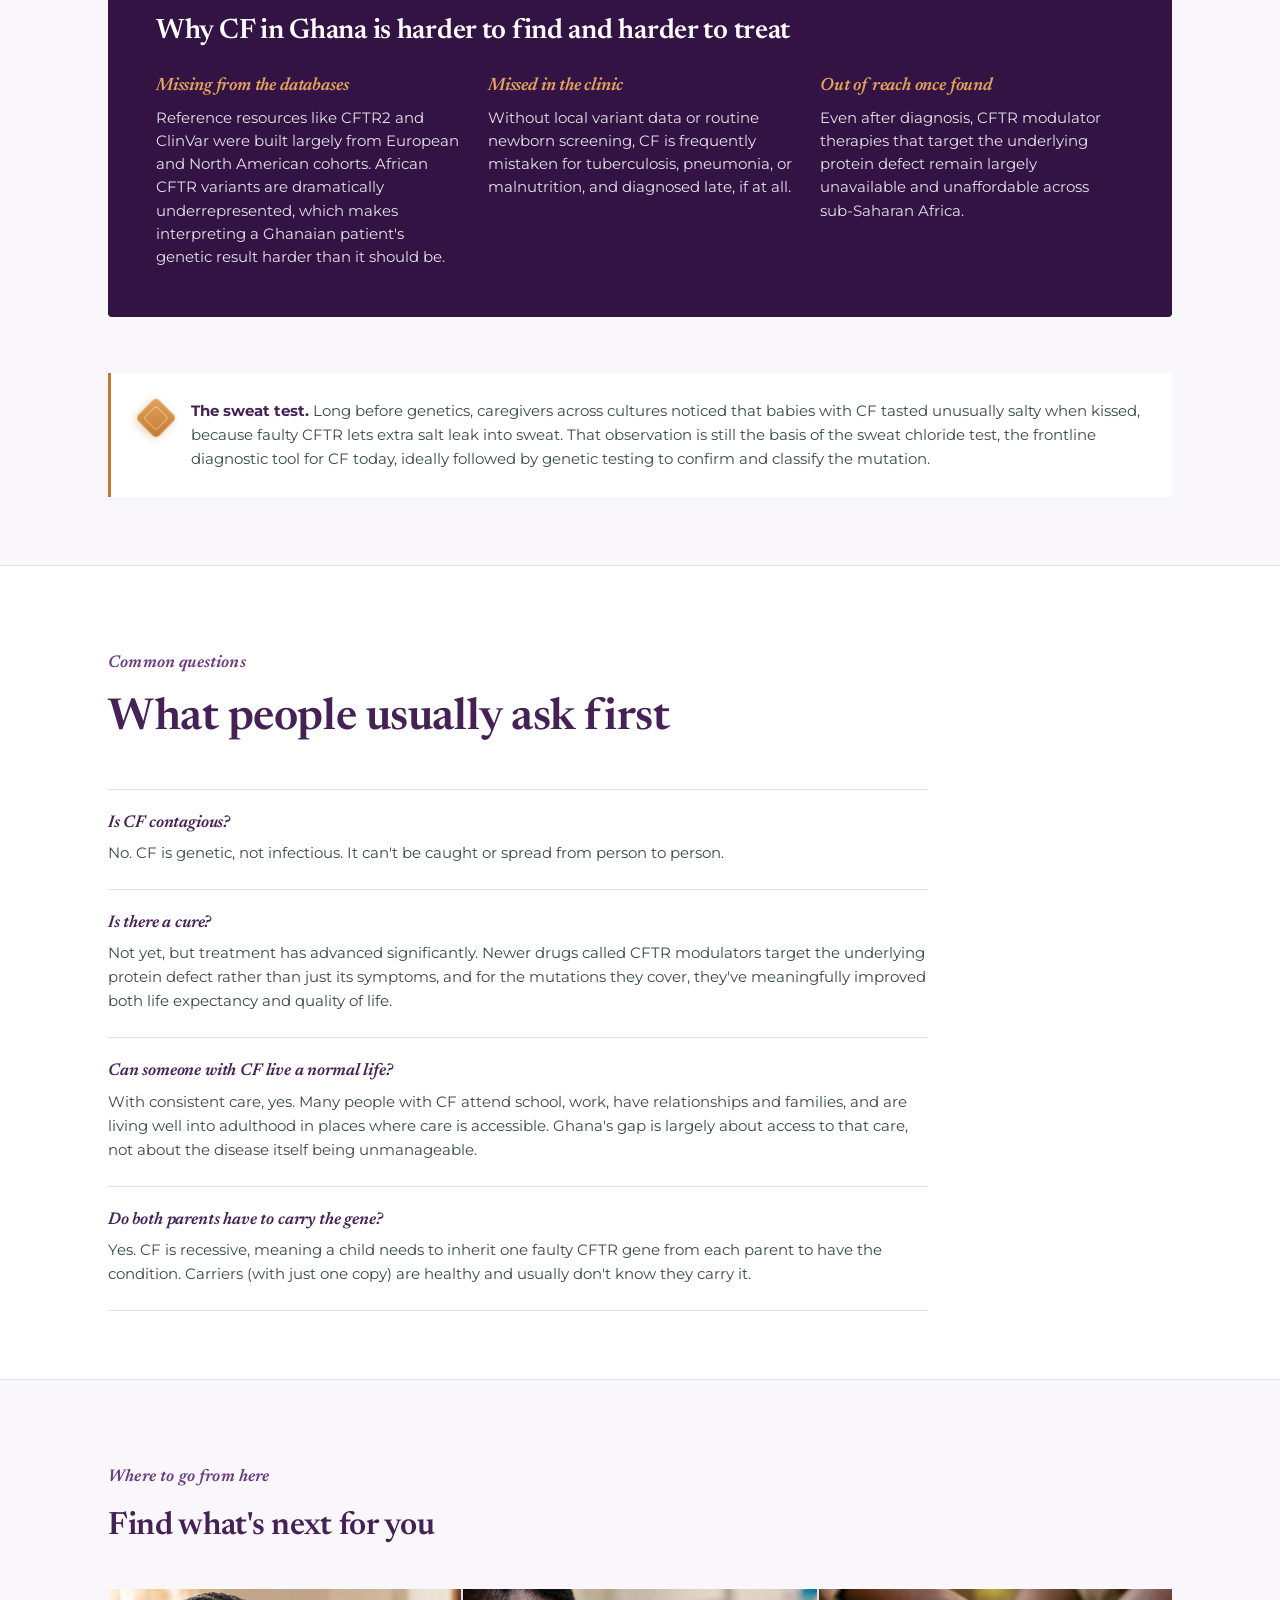
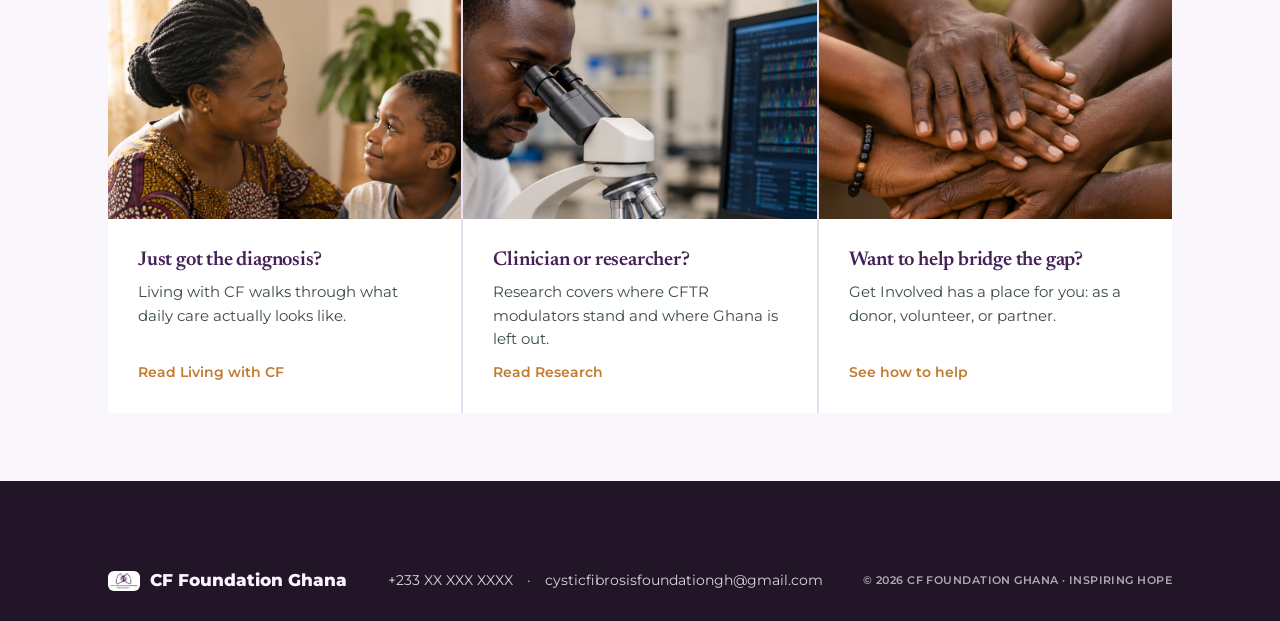
==== commit 029fc23a: "Add files via upload" ====
--- a/about-cf.html
+++ b/about-cf.html
@@ -254,9 +254,14 @@
 <footer>
   <div class="wrap">
     <span class="fmark" style="display:flex; align-items:center; gap:10px;">
-      <img src="logo.png" alt="" style="width:26px; height:auto; border-radius:6px; background:#fff; padding:2px;">
+      <img src="logo.png" alt="" style="width:32px; height:auto; border-radius:6px; background:#fff; padding:2px;">
       CF Foundation Ghana
     </span>
+    <div class="fcontact">
+      <a href="tel:+233XXXXXXXXX">+233 XX XXX XXXX</a>
+      <span aria-hidden="true">&middot;</span>
+      <a href="mailto:cysticfibrosisfoundationgh@gmail.com">cysticfibrosisfoundationgh@gmail.com</a>
+    </div>
     <span class="fnote">© 2026 CF FOUNDATION GHANA · INSPIRING HOPE</span>
   </div>
 </footer>
--- a/styles.css
+++ b/styles.css
@@ -66,7 +66,7 @@
     font-family:'Montserrat', sans-serif; font-weight:800; font-size:18px;
     text-decoration:none; color:var(--deep);
   }
-  .brand .mark{width:34px; height:auto; flex:none;}
+  .brand .mark{width:44px; height:auto; flex:none;}
   nav.links{display:flex; gap:2px; align-items:center;}
   nav.links a{
     text-decoration:none;
@@ -105,6 +105,8 @@
   .btn-primary:hover{box-shadow:0 8px 20px rgba(193,122,46,.35);}
   .btn-ghost{background:transparent; color:var(--deep); border-color:var(--ink);}
   .btn-ghost:hover{background:var(--white);}
+  .btn-ghost-light{border-color:rgba(255,255,255,.5); color:var(--white);}
+  .btn-ghost-light:hover{background:var(--white); color:var(--deep);}
 
   /* logo hero signature */
   .logo-hero-frame{
@@ -253,13 +255,24 @@
     padding-top:56px; padding-bottom:40px;
   }
 
-  /* ---------- DARK ACCENT PANEL (reuses the .band deep-2 treatment for other sections) ---------- */
-  .panel-dark{ background:var(--deep); color:var(--salt); }
+  /* ---------- DARK ACCENT PANEL (gradient + subtle texture, not a flat fill) ---------- */
+  .panel-dark{
+    position:relative; overflow:hidden; color:var(--salt);
+    background:linear-gradient(135deg, var(--deep) 0%, var(--deep-2) 100%);
+  }
+  .panel-dark::before{
+    content:""; position:absolute; inset:0; pointer-events:none;
+    background:
+      radial-gradient(circle at 88% 10%, rgba(255,255,255,.08) 0%, rgba(255,255,255,0) 55%),
+      radial-gradient(circle at 6% 92%, rgba(227,163,92,.10) 0%, rgba(227,163,92,0) 50%),
+      repeating-linear-gradient(135deg, rgba(255,255,255,.025) 0 2px, transparent 2px 30px);
+  }
+  .panel-dark .wrap{position:relative; z-index:1;}
   .panel-dark .section-head h2{color:var(--white);}
   .panel-dark .section-head .eyebrow{color:var(--amber-light);}
   .panel-dark .section-head p{color:var(--salt); opacity:.85;}
-  .panel-dark .involve-grid{background:rgba(255,255,255,.1); border-color:rgba(255,255,255,.1);}
-  .panel-dark .involve-card{background:var(--deep);}
+  .panel-dark .involve-grid{background:rgba(255,255,255,.08); border-color:rgba(255,255,255,.12);}
+  .panel-dark .involve-card{background:transparent;}
   .panel-dark .involve-card h3{color:var(--amber-light);}
   .panel-dark .involve-card p{color:var(--salt); opacity:.85;}
   .panel-dark .icard-icon{background:rgba(255,255,255,.12); color:var(--amber-light);}
@@ -320,26 +333,26 @@
   /* ---------- TOP BAR ---------- */
   .top-bar{ height:5px; background:var(--amber); }
 
-  /* ---------- BANNER HERO ---------- */
-  .hero-banner{ padding:0; background:var(--deep-2); overflow:hidden; position:relative; }
-  .hero-banner .wrap{
-    display:grid; grid-template-columns:1.15fr .85fr; gap:0; align-items:stretch;
-    min-height:520px; padding:0;
-  }
-  @media (max-width:860px){ .hero-banner .wrap{grid-template-columns:1fr; min-height:auto;} }
-  .hero-copy{ padding:90px 44px 90px 28px; display:flex; flex-direction:column; justify-content:center; color:var(--salt); }
-  @media (max-width:860px){ .hero-copy{padding:56px 28px;} }
+  /* ---------- BANNER HERO (full-bleed photo + gradient scrim) ---------- */
+  .hero-banner{
+    position:relative; overflow:hidden;
+    min-height:560px; display:flex; align-items:center;
+  }
+  .hero-banner .hero-bg{ position:absolute; inset:0; z-index:0; }
+  .hero-banner .hero-bg img{ width:100%; height:100%; object-fit:cover; display:block; }
+  .hero-banner .hero-scrim{
+    position:absolute; inset:0; z-index:1; pointer-events:none;
+    background:
+      linear-gradient(100deg, var(--deep-2) 0%, rgba(51,19,67,.88) 30%, rgba(51,19,67,.42) 58%, rgba(51,19,67,.08) 82%),
+      linear-gradient(0deg, rgba(51,19,67,.5) 0%, rgba(51,19,67,0) 34%);
+  }
+  .hero-banner .wrap{ position:relative; z-index:2; padding:110px 28px; }
+  @media (max-width:860px){ .hero-banner .wrap{padding:64px 28px;} }
+  .hero-copy{ max-width:600px; display:flex; flex-direction:column; color:var(--salt); }
   .hero-copy .eyebrow{color:var(--amber-light); font-size:17px;}
   .hero-copy h1{color:var(--white); font-size:clamp(38px,5.6vw,60px); max-width:14ch;}
-  .hero-copy .lede{ font-family:'Montserrat',sans-serif; color:var(--salt); opacity:.85; max-width:48ch; margin-top:22px; font-size:17px; font-weight:400; }
+  .hero-copy .lede{ font-family:'Montserrat',sans-serif; color:var(--salt); opacity:.9; max-width:48ch; margin-top:22px; font-size:17px; font-weight:400; }
   .cta-row{display:flex; gap:14px; margin-top:36px; flex-wrap:wrap;}
-  .hero-panel{
-    position:relative; display:flex; align-items:center; justify-content:center;
-    background:
-      radial-gradient(circle at 30% 30%, rgba(255,255,255,.06) 0%, rgba(255,255,255,0) 55%),
-      repeating-linear-gradient(135deg, rgba(255,255,255,.05) 0 2px, transparent 2px 26px);
-    padding:40px;
-  }
 
   /* ---------- SINGLE INTRO CARD ---------- */
   .intro-card{
@@ -401,6 +414,26 @@
   }
   .tmeta .tname{font-size:13px; color:#3a4a48;}
 
+  /* ---------- BOARD ---------- */
+  .board-grid{display:grid; grid-template-columns:repeat(3,1fr); gap:24px; margin-top:8px;}
+  @media (max-width:760px){ .board-grid{grid-template-columns:1fr;} }
+  .board-card{
+    background:var(--salt); border-radius:14px; padding:32px 26px; text-align:center;
+    box-shadow:0 6px 18px rgba(69,33,86,.08);
+  }
+  .board-avatar{
+    width:84px; height:84px; border-radius:50%; background:var(--deep); color:var(--white);
+    display:flex; align-items:center; justify-content:center; margin:0 auto 16px;
+    font-family:'Newsreader', serif; font-weight:600; font-size:26px; overflow:hidden;
+  }
+  .board-avatar.has-photo img{width:100%; height:100%; object-fit:cover;}
+  .board-card h3{font-size:19px; margin-bottom:2px;}
+  .board-card .brole{
+    display:block; font-family:'Montserrat',sans-serif; font-weight:700; font-size:12px;
+    letter-spacing:.06em; text-transform:uppercase; color:var(--amber); margin-bottom:12px;
+  }
+  .board-card p{font-size:14px; color:#3a4a48; margin:0;}
+
   /* ---------- INQUIRY STRIP ---------- */
   .inquiry-strip{
     background:var(--deep-2); color:var(--salt); border-radius:4px; padding:32px 36px;
@@ -410,6 +443,7 @@
   .inquiry-strip .iphone{font-size:22px; font-weight:600; color:var(--white); font-family:'Newsreader',serif;}
   .inquiry-strip .iaddr{font-size:14px; color:var(--salt); opacity:.85;}
   .inquiry-strip .btn-ghost{border-color:rgba(255,255,255,.5); color:var(--white);}
+  .inquiry-strip .btn-ghost:hover{background:var(--white); color:var(--deep);}
   .mail-link{color:inherit; text-decoration:none; border-bottom:1px solid transparent; transition:color .15s ease, border-color .15s ease;}
   .mail-link:hover, .mail-link:focus{color:var(--amber-light); border-bottom-color:var(--amber-light);}
 
@@ -460,6 +494,24 @@
   .tip h3{font-size:17px; margin-bottom:6px;}
   .tip p{margin:0; font-size:13.5px; color:#3a4a48;}
 
+  /* ---------- PILLAR LIST (editorial numbered rows, each with its own accent) ---------- */
+  .pillar-list{display:flex; flex-direction:column; gap:0; margin-top:8px; border-top:1px solid var(--salt-2);}
+  .prow{
+    display:grid; grid-template-columns:76px 1fr; gap:24px; align-items:start;
+    padding:28px 0 28px 22px; border-bottom:1px solid var(--salt-2);
+    border-left:3px solid transparent; margin-left:-1px;
+    transition:background .2s ease;
+  }
+  .prow:hover{background:var(--white);}
+  @media (max-width:640px){ .prow{grid-template-columns:1fr; gap:8px; padding-left:16px;} }
+  .prow .pnum{ font-family:'Newsreader', serif; font-weight:600; font-size:38px; line-height:1; margin:0; }
+  .prow h3{font-size:19px; margin-bottom:8px;}
+  .prow p{font-size:15px; color:#3a4a48; margin:0;}
+  .prow.p1{border-left-color:var(--amber);} .prow.p1 .pnum{color:var(--amber);}
+  .prow.p2{border-left-color:var(--teal-light);} .prow.p2 .pnum{color:var(--teal-light);}
+  .prow.p3{border-left-color:var(--gold);} .prow.p3 .pnum{color:var(--gold);}
+  .prow.p4{border-left-color:var(--deep);} .prow.p4 .pnum{color:var(--deep);}
+
   /* ---------- MODULATOR GENERATIONS ---------- */
   .mod-grid{display:flex; flex-direction:column; gap:0; margin-top:20px; border-top:1px solid var(--salt-2);}
   .mod-item{ display:grid; grid-template-columns:200px 1fr; gap:24px; padding:26px 0; border-bottom:1px solid var(--salt-2); align-items:start; }
@@ -473,6 +525,9 @@
   /* ---------- FOOTER ---------- */
   footer{ background:var(--ink); color:var(--salt); padding:64px 0 26px; }
   footer .wrap{display:flex; justify-content:space-between; align-items:center; flex-wrap:wrap; gap:16px; padding-top:22px;}
+  footer .fcontact{display:flex; gap:14px; flex-wrap:wrap; align-items:center; font-size:13.5px; color:var(--salt); opacity:.85;}
+  footer .fcontact a{color:var(--salt); text-decoration:none;}
+  footer .fcontact a:hover{color:var(--amber-light);}
   footer .fmark{font-family:'Montserrat',sans-serif; font-weight:800; font-size:17px;}
   footer .fnote{font-family:'Montserrat',sans-serif; font-weight:600; font-size:11px; letter-spacing:.04em; opacity:.65;}
 
